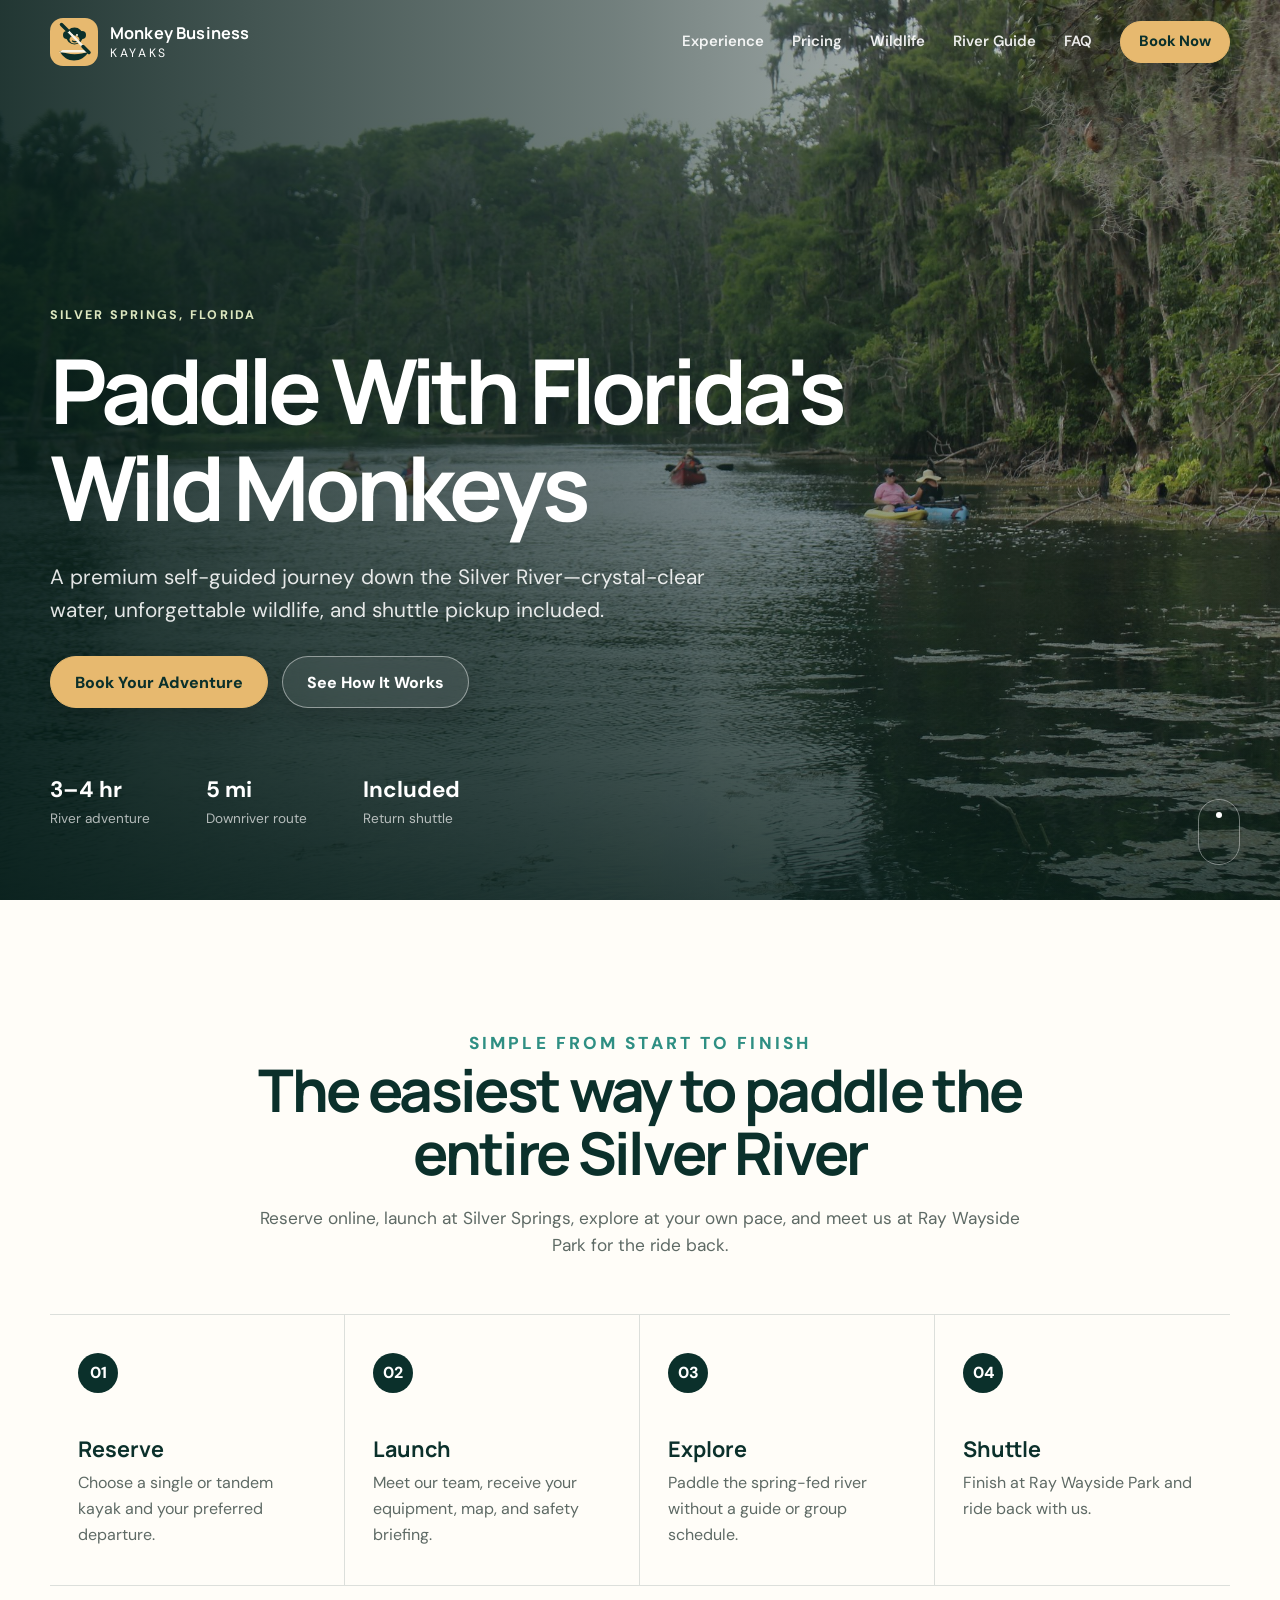
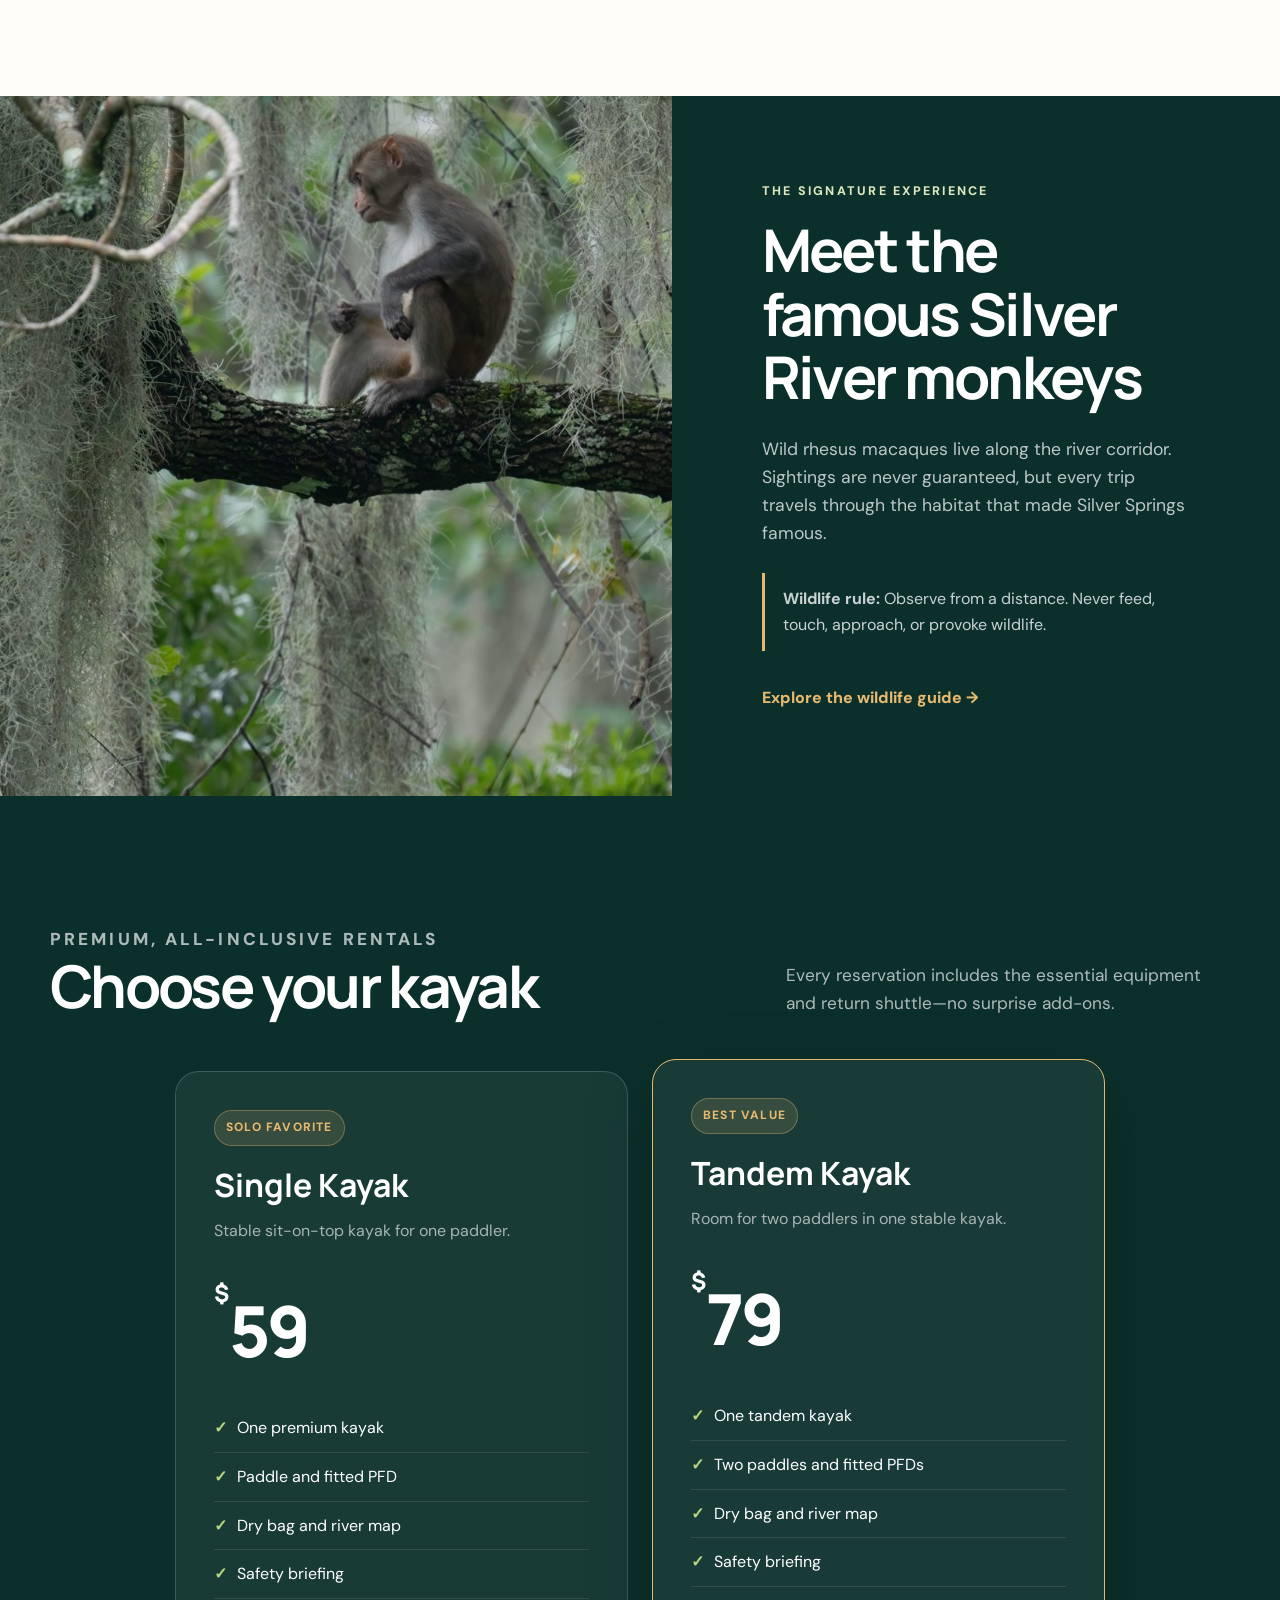
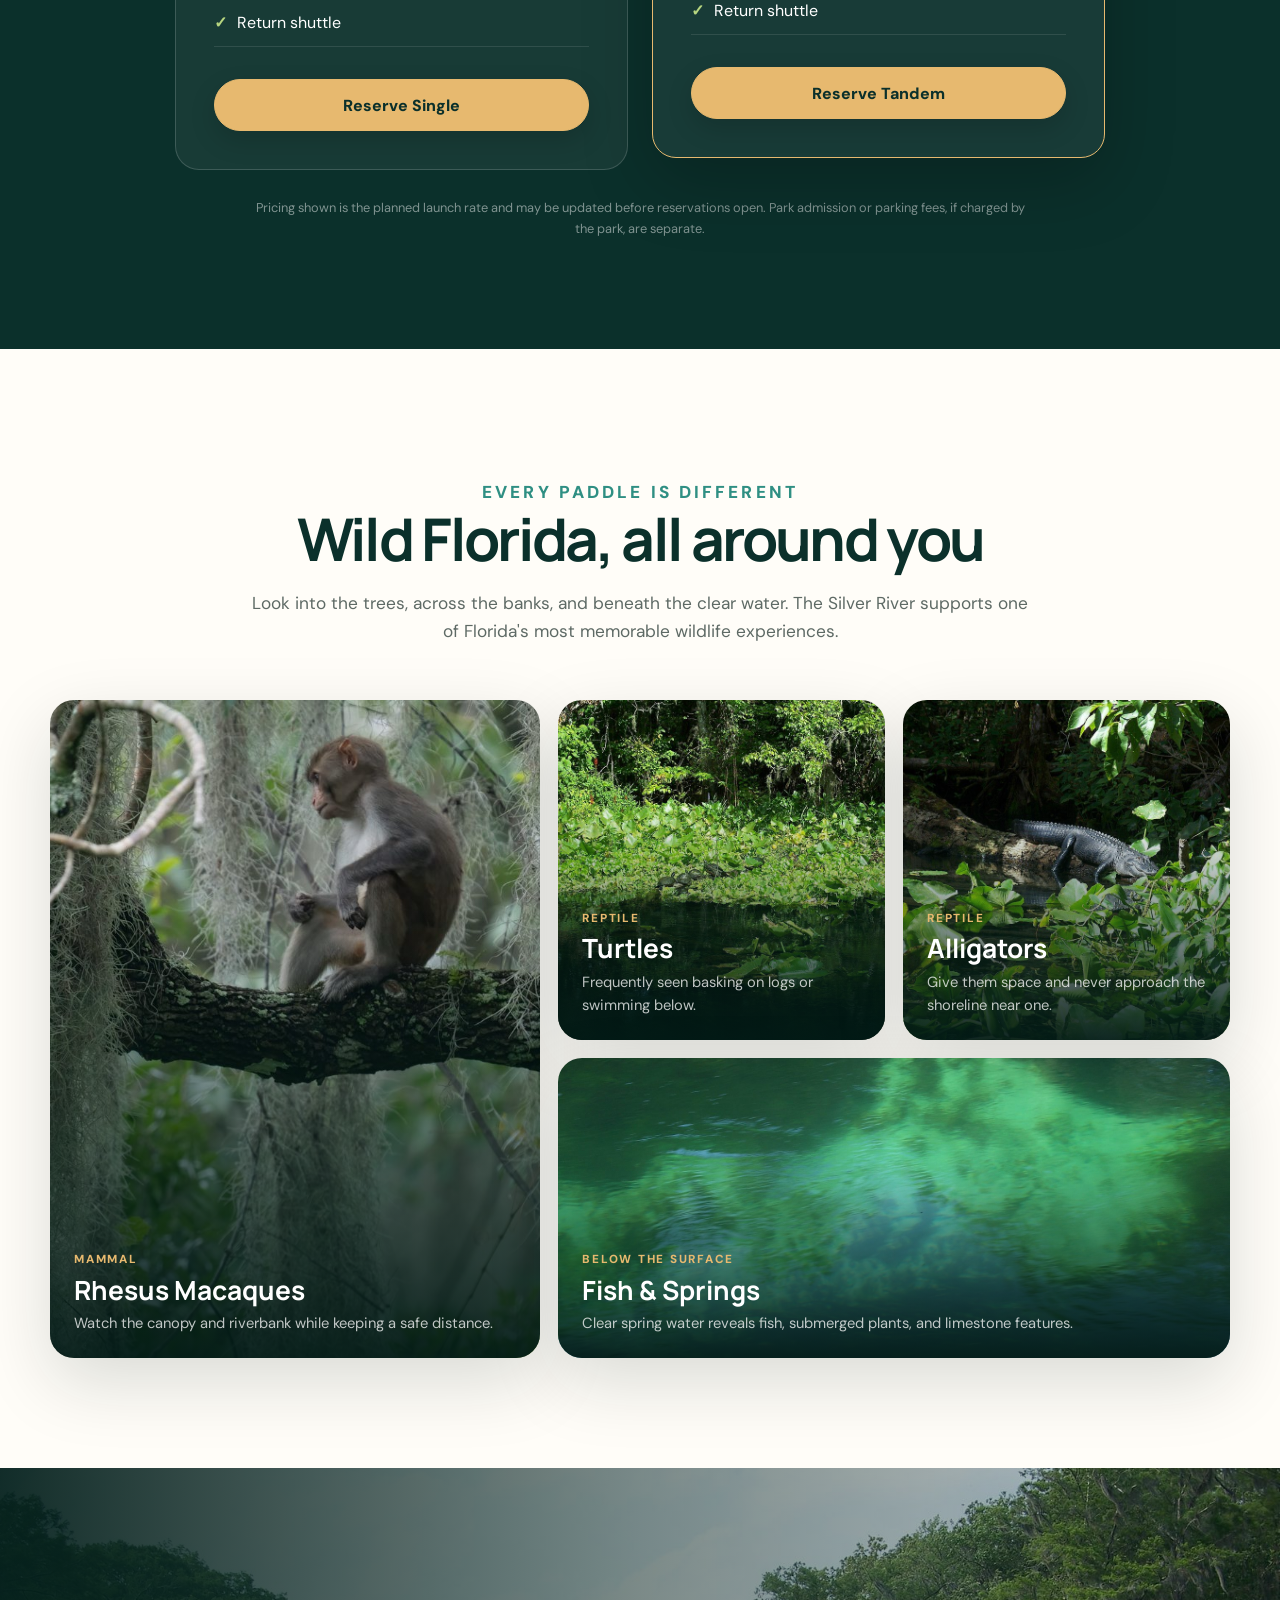
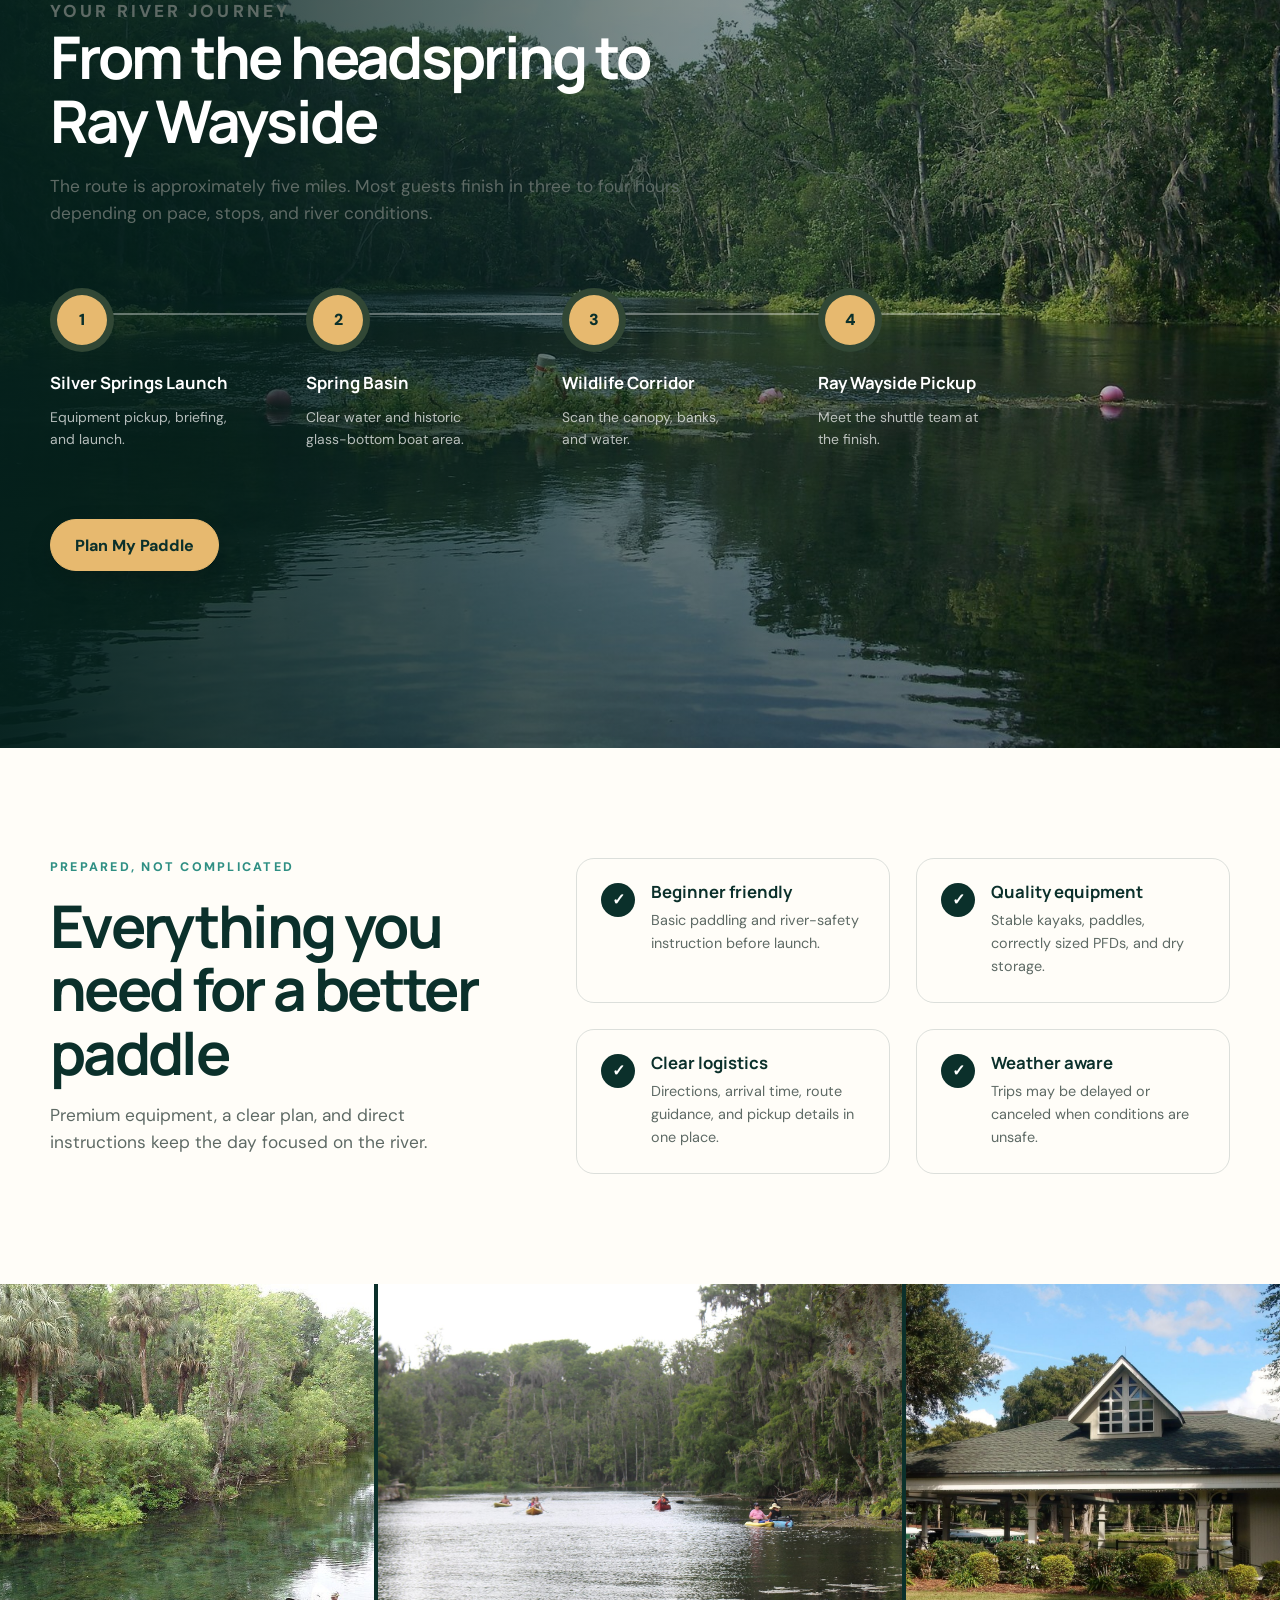
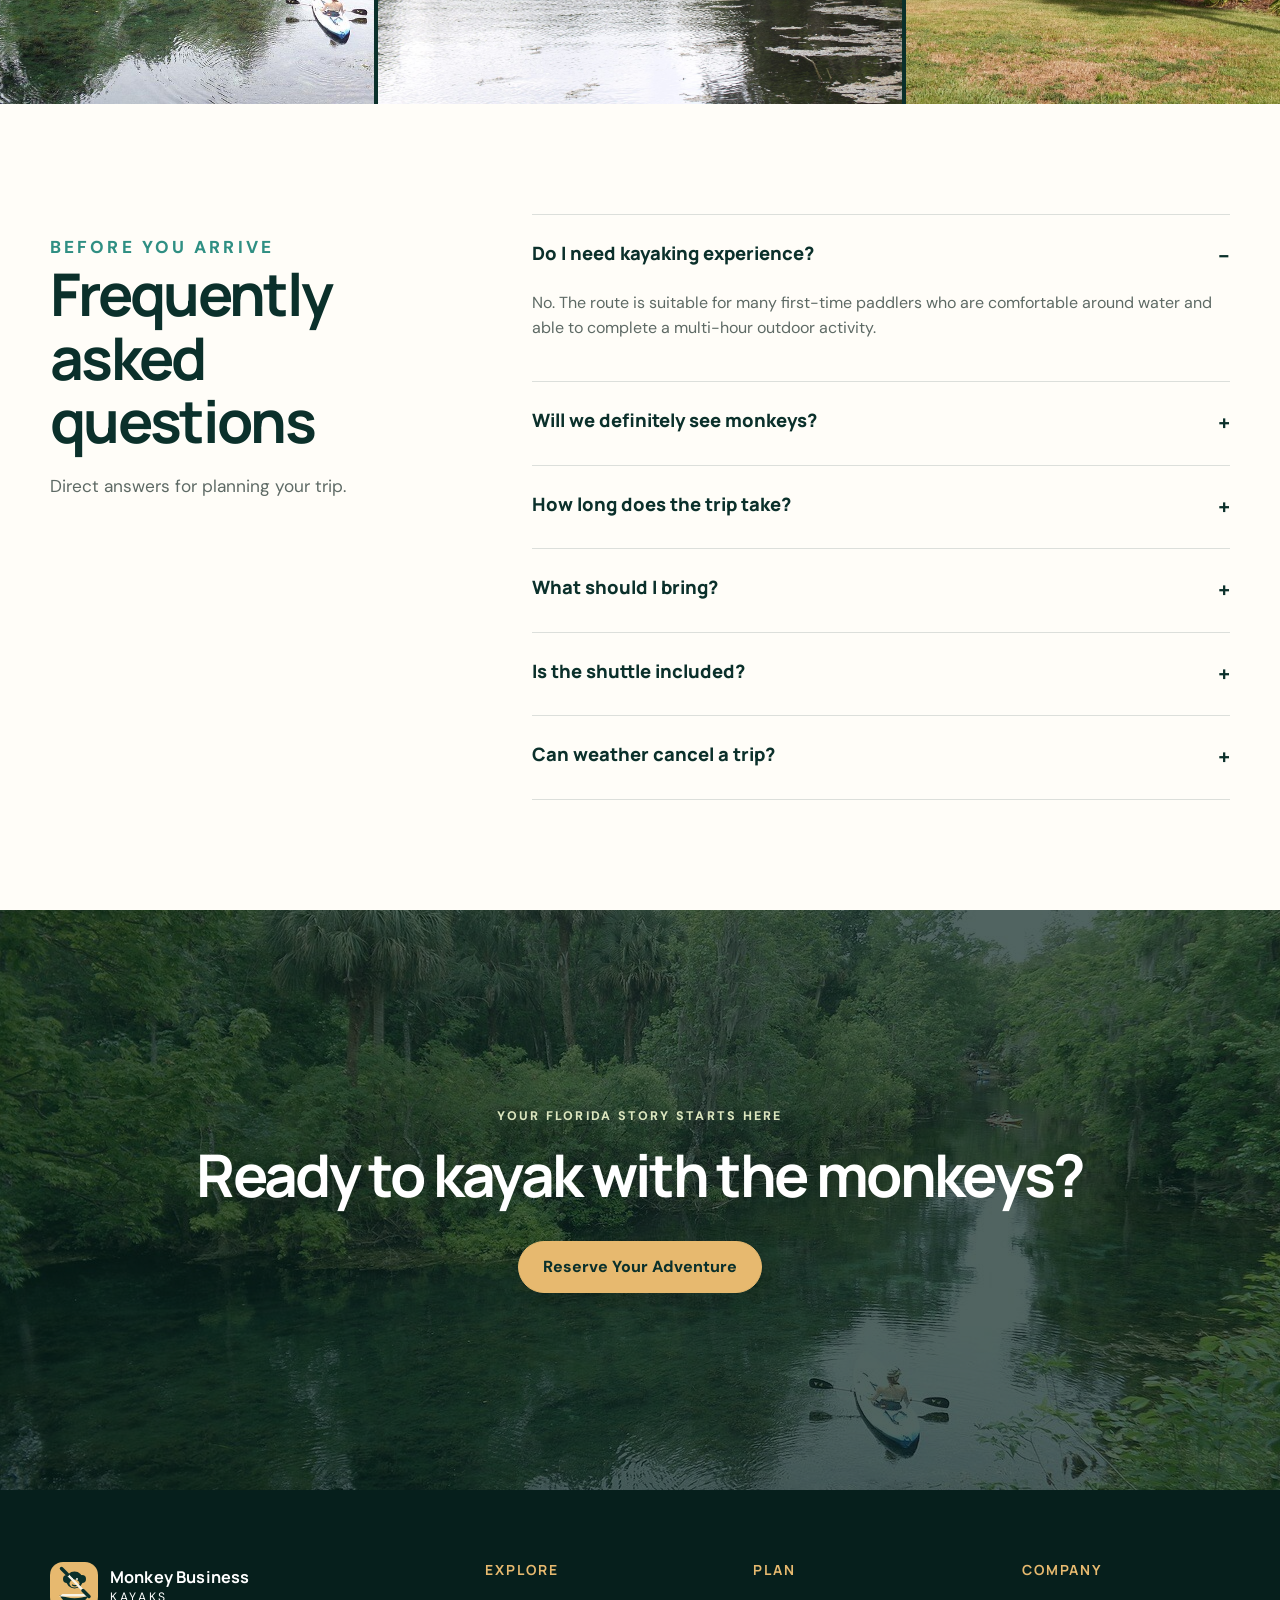
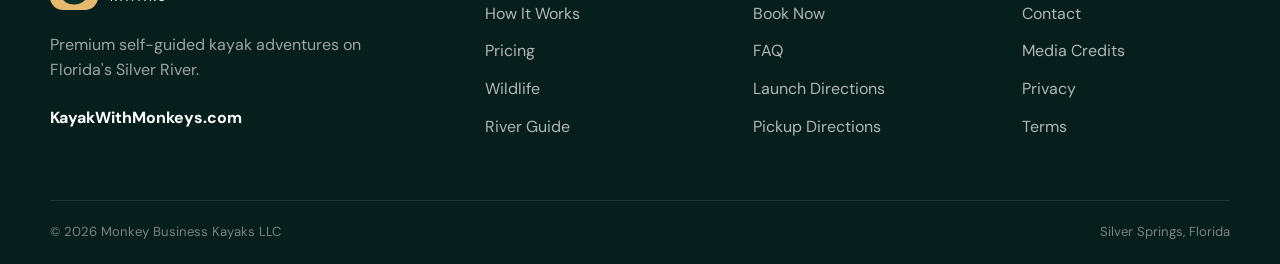
==== KayakwithMonkeys/index.html @ 5a90a76d "Add files via upload" ====
<!doctype html>
<html lang="en">
<head>
  <meta charset="utf-8" />
  <meta name="viewport" content="width=device-width, initial-scale=1" />
  <title>Monkey Business Kayaks | Silver Springs Kayak Rentals</title>
  <meta name="description" content="Premium self-guided kayak rentals on Florida's Silver River. Launch at Silver Springs, paddle at your own pace, and finish with convenient shuttle pickup at Ray Wayside Park." />
  <meta name="theme-color" content="#0b302b" />
  <meta property="og:title" content="Paddle With Florida's Wild Monkeys" />
  <meta property="og:description" content="Self-guided Silver River kayak adventures with shuttle pickup included." />
  <meta property="og:image" content="assets/images/hero-kayakers.jpg" />
  <link rel="canonical" href="https://kayakwithmonkeys.com/" />
  <link rel="icon" href="assets/logo-mark.svg" type="image/svg+xml" />
  <link rel="stylesheet" href="assets/styles.css" />
  <script defer src="assets/script.js"></script>
  <script type="application/ld+json">
  {
    "@context": "https://schema.org",
    "@type": "SportsActivityLocation",
    "name": "Monkey Business Kayaks LLC",
    "url": "https://kayakwithmonkeys.com",
    "description": "Self-guided kayak rentals on the Silver River with shuttle pickup at Ray Wayside Park.",
    "areaServed": "Silver Springs, Florida",
    "priceRange": "$59-$79"
  }
  </script>
</head>
<body>
  <a class="skip-link" href="#main">Skip to content</a>

  <header class="site-header" id="site-header">
    <div class="container nav-wrap">
      <a class="brand" href="#top" aria-label="Monkey Business Kayaks home">
        <img src="assets/logo-mark.svg" alt="" width="48" height="48" />
        <span><strong>Monkey Business</strong><small>Kayaks</small></span>
      </a>
      <button class="menu-toggle" aria-expanded="false" aria-controls="primary-nav" aria-label="Open navigation">
        <span></span><span></span><span></span>
      </button>
      <nav id="primary-nav" class="primary-nav" aria-label="Primary navigation">
        <a href="#experience">Experience</a>
        <a href="#pricing">Pricing</a>
        <a href="#wildlife">Wildlife</a>
        <a href="#river">River Guide</a>
        <a href="#faq">FAQ</a>
        <a class="button button-small" href="book.html">Book Now</a>
      </nav>
    </div>
  </header>

  <main id="main">
    <section class="hero" id="top" aria-labelledby="hero-title">
      <img class="hero-media" src="assets/images/hero-kayakers.jpg" alt="Kayakers paddling through Silver Springs State Park" />
      <div class="hero-overlay"></div>
      <div class="container hero-content">
        <p class="eyebrow">Silver Springs, Florida</p>
        <h1 id="hero-title">Paddle With Florida's Wild Monkeys</h1>
        <p class="hero-copy">A premium self-guided journey down the Silver River—crystal-clear water, unforgettable wildlife, and shuttle pickup included.</p>
        <div class="hero-actions">
          <a class="button" href="book.html">Book Your Adventure</a>
          <a class="button button-ghost" href="#experience">See How It Works</a>
        </div>
        <ul class="hero-badges" aria-label="Trip highlights">
          <li><strong>3–4 hr</strong><span>River adventure</span></li>
          <li><strong>5 mi</strong><span>Downriver route</span></li>
          <li><strong>Included</strong><span>Return shuttle</span></li>
        </ul>
      </div>
      <a class="scroll-cue" href="#experience" aria-label="Scroll to experience"><span></span></a>
    </section>

    <section class="section section-light" id="experience">
      <div class="container">
        <div class="section-heading narrow">
          <p class="eyebrow dark">Simple from start to finish</p>
          <h2>The easiest way to paddle the entire Silver River</h2>
          <p>Reserve online, launch at Silver Springs, explore at your own pace, and meet us at Ray Wayside Park for the ride back.</p>
        </div>
        <div class="steps">
          <article class="step"><span>01</span><div><h3>Reserve</h3><p>Choose a single or tandem kayak and your preferred departure.</p></div></article>
          <article class="step"><span>02</span><div><h3>Launch</h3><p>Meet our team, receive your equipment, map, and safety briefing.</p></div></article>
          <article class="step"><span>03</span><div><h3>Explore</h3><p>Paddle the spring-fed river without a guide or group schedule.</p></div></article>
          <article class="step"><span>04</span><div><h3>Shuttle</h3><p>Finish at Ray Wayside Park and ride back with us.</p></div></article>
        </div>
      </div>
    </section>

    <section class="split-feature">
      <div class="split-image"><img src="assets/images/monkey.jpg" alt="Wild rhesus macaque in a tree at Silver Springs" loading="lazy" /></div>
      <div class="split-copy">
        <p class="eyebrow">The signature experience</p>
        <h2>Meet the famous Silver River monkeys</h2>
        <p>Wild rhesus macaques live along the river corridor. Sightings are never guaranteed, but every trip travels through the habitat that made Silver Springs famous.</p>
        <div class="notice"><strong>Wildlife rule:</strong> Observe from a distance. Never feed, touch, approach, or provoke wildlife.</div>
        <a class="text-link" href="#wildlife">Explore the wildlife guide <span>→</span></a>
      </div>
    </section>

    <section class="section section-dark" id="pricing">
      <div class="container">
        <div class="section-heading heading-row">
          <div><p class="eyebrow">Premium, all-inclusive rentals</p><h2>Choose your kayak</h2></div>
          <p>Every reservation includes the essential equipment and return shuttle—no surprise add-ons.</p>
        </div>
        <div class="pricing-grid">
          <article class="price-card">
            <div class="price-card-top"><span class="tag">Solo favorite</span><h3>Single Kayak</h3><p>Stable sit-on-top kayak for one paddler.</p></div>
            <div class="price"><span>$</span>59</div>
            <ul><li>One premium kayak</li><li>Paddle and fitted PFD</li><li>Dry bag and river map</li><li>Safety briefing</li><li>Return shuttle</li></ul>
            <a class="button button-full" href="book.html?type=single">Reserve Single</a>
          </article>
          <article class="price-card featured">
            <div class="price-card-top"><span class="tag">Best value</span><h3>Tandem Kayak</h3><p>Room for two paddlers in one stable kayak.</p></div>
            <div class="price"><span>$</span>79</div>
            <ul><li>One tandem kayak</li><li>Two paddles and fitted PFDs</li><li>Dry bag and river map</li><li>Safety briefing</li><li>Return shuttle</li></ul>
            <a class="button button-full" href="book.html?type=tandem">Reserve Tandem</a>
          </article>
        </div>
        <p class="fine-print">Pricing shown is the planned launch rate and may be updated before reservations open. Park admission or parking fees, if charged by the park, are separate.</p>
      </div>
    </section>

    <section class="section section-light" id="wildlife">
      <div class="container">
        <div class="section-heading narrow"><p class="eyebrow dark">Every paddle is different</p><h2>Wild Florida, all around you</h2><p>Look into the trees, across the banks, and beneath the clear water. The Silver River supports one of Florida's most memorable wildlife experiences.</p></div>
        <div class="wildlife-grid">
          <article class="wild-card wild-card-large"><img src="assets/images/monkey.jpg" alt="Rhesus macaque on the Silver River" loading="lazy" /><div><span>Mammal</span><h3>Rhesus Macaques</h3><p>Watch the canopy and riverbank while keeping a safe distance.</p></div></article>
          <article class="wild-card"><img src="assets/images/turtles.jpg" alt="Turtles on the Silver River" loading="lazy" /><div><span>Reptile</span><h3>Turtles</h3><p>Frequently seen basking on logs or swimming below.</p></div></article>
          <article class="wild-card"><img src="assets/images/alligator.jpg" alt="Alligator resting along the Silver River" loading="lazy" /><div><span>Reptile</span><h3>Alligators</h3><p>Give them space and never approach the shoreline near one.</p></div></article>
          <article class="wild-card wild-card-wide"><img src="assets/images/underwater.jpg" alt="Clear underwater view into the Silver River" loading="lazy" /><div><span>Below the surface</span><h3>Fish & Springs</h3><p>Clear spring water reveals fish, submerged plants, and limestone features.</p></div></article>
        </div>
      </div>
    </section>

    <section class="river-section" id="river">
      <img class="river-bg" src="assets/images/river.jpg" alt="The forested Silver River" loading="lazy" />
      <div class="river-overlay"></div>
      <div class="container river-content">
        <div class="section-heading left"><p class="eyebrow">Your river journey</p><h2>From the headspring to Ray Wayside</h2><p>The route is approximately five miles. Most guests finish in three to four hours depending on pace, stops, and river conditions.</p></div>
        <div class="route" role="list" aria-label="Silver River route">
          <div class="route-line"></div>
          <article role="listitem"><span>1</span><div><h3>Silver Springs Launch</h3><p>Equipment pickup, briefing, and launch.</p></div></article>
          <article role="listitem"><span>2</span><div><h3>Spring Basin</h3><p>Clear water and historic glass-bottom boat area.</p></div></article>
          <article role="listitem"><span>3</span><div><h3>Wildlife Corridor</h3><p>Scan the canopy, banks, and water.</p></div></article>
          <article role="listitem"><span>4</span><div><h3>Ray Wayside Pickup</h3><p>Meet the shuttle team at the finish.</p></div></article>
        </div>
        <a class="button" href="book.html">Plan My Paddle</a>
      </div>
    </section>

    <section class="section section-light safety-section">
      <div class="container safety-grid">
        <div><p class="eyebrow dark">Prepared, not complicated</p><h2>Everything you need for a better paddle</h2><p>Premium equipment, a clear plan, and direct instructions keep the day focused on the river.</p></div>
        <div class="feature-list">
          <article><span>✓</span><div><h3>Beginner friendly</h3><p>Basic paddling and river-safety instruction before launch.</p></div></article>
          <article><span>✓</span><div><h3>Quality equipment</h3><p>Stable kayaks, paddles, correctly sized PFDs, and dry storage.</p></div></article>
          <article><span>✓</span><div><h3>Clear logistics</h3><p>Directions, arrival time, route guidance, and pickup details in one place.</p></div></article>
          <article><span>✓</span><div><h3>Weather aware</h3><p>Trips may be delayed or canceled when conditions are unsafe.</p></div></article>
        </div>
      </div>
    </section>

    <section class="gallery-strip" aria-label="Silver Springs gallery">
      <figure><img src="assets/images/kayak-river.jpg" alt="Kayak on the clear Silver River" loading="lazy" /></figure>
      <figure><img src="assets/images/hero-kayakers.jpg" alt="Group kayaking at Silver Springs" loading="lazy" /></figure>
      <figure><img src="assets/images/silver-springs.jpg" alt="Silver Springs park grounds" loading="lazy" /></figure>
    </section>

    <section class="section section-light" id="faq">
      <div class="container faq-layout">
        <div class="section-heading left sticky-heading"><p class="eyebrow dark">Before you arrive</p><h2>Frequently asked questions</h2><p>Direct answers for planning your trip.</p></div>
        <div class="faq-list">
          <details open><summary>Do I need kayaking experience?</summary><p>No. The route is suitable for many first-time paddlers who are comfortable around water and able to complete a multi-hour outdoor activity.</p></details>
          <details><summary>Will we definitely see monkeys?</summary><p>No wildlife sighting is guaranteed. Monkeys are wild animals that move throughout the river corridor.</p></details>
          <details><summary>How long does the trip take?</summary><p>Most guests take approximately three to four hours to complete the five-mile downriver route.</p></details>
          <details><summary>What should I bring?</summary><p>Bring drinking water, sunscreen, a hat, sunglasses with a retainer, water shoes, weather-appropriate clothing, and a small snack.</p></details>
          <details><summary>Is the shuttle included?</summary><p>Yes. The planned rental price includes pickup at Ray Wayside Park and transportation back to the launch area.</p></details>
          <details><summary>Can weather cancel a trip?</summary><p>Yes. Lightning, high winds, flooding, severe weather, or unsafe operating conditions may require a delay, reschedule, or cancellation.</p></details>
        </div>
      </div>
    </section>

    <section class="cta-section">
      <img src="assets/images/kayak-river.jpg" alt="Kayaker moving down the Silver River" loading="lazy" />
      <div class="cta-overlay"></div>
      <div class="container cta-content"><p class="eyebrow">Your Florida story starts here</p><h2>Ready to kayak with the monkeys?</h2><a class="button" href="book.html">Reserve Your Adventure</a></div>
    </section>
  </main>

  <footer class="site-footer">
    <div class="container footer-grid">
      <div class="footer-brand"><a class="brand" href="#top"><img src="assets/logo-mark.svg" alt="" width="54" height="54" /><span><strong>Monkey Business</strong><small>Kayaks</small></span></a><p>Premium self-guided kayak adventures on Florida's Silver River.</p><strong>KayakWithMonkeys.com</strong></div>
      <div><h3>Explore</h3><a href="#experience">How It Works</a><a href="#pricing">Pricing</a><a href="#wildlife">Wildlife</a><a href="#river">River Guide</a></div>
      <div><h3>Plan</h3><a href="book.html">Book Now</a><a href="#faq">FAQ</a><a href="https://maps.google.com/?q=Silver+Springs+State+Park+Florida" target="_blank" rel="noopener">Launch Directions</a><a href="https://maps.google.com/?q=Ray+Wayside+Park+Florida" target="_blank" rel="noopener">Pickup Directions</a></div>
      <div><h3>Company</h3><a href="mailto:info@kayakwithmonkeys.com">Contact</a><a href="media-credits.html">Media Credits</a><a href="privacy.html">Privacy</a><a href="terms.html">Terms</a></div>
    </div>
    <div class="container footer-bottom"><span>© <span id="year"></span> Monkey Business Kayaks LLC</span><span>Silver Springs, Florida</span></div>
  </footer>
</body>
</html>
---- KayakwithMonkeys/assets/styles.css ----
@import url('https://fonts.googleapis.com/css2?family=DM+Sans:wght@400;500;600;700&family=Manrope:wght@500;600;700;800&display=swap');

:root{--ink:#0b302b;--ink-2:#123e37;--spring:#2f8f83;--lime:#b7d680;--sand:#e7b96f;--cream:#f8f4e8;--paper:#fffdf8;--muted:#5e6a65;--line:rgba(11,48,43,.14);--shadow:0 24px 70px rgba(4,28,24,.15);--radius:24px;--container:min(1180px,calc(100% - 40px))}
*{box-sizing:border-box}html{scroll-behavior:smooth}body{margin:0;background:var(--paper);color:var(--ink);font-family:"DM Sans",sans-serif;line-height:1.6}img{display:block;max-width:100%}a{color:inherit;text-decoration:none}button{font:inherit}.container{width:var(--container);margin-inline:auto}.skip-link{position:fixed;left:16px;top:-80px;background:#fff;color:#000;padding:10px 14px;z-index:9999}.skip-link:focus{top:16px}.site-header{position:fixed;inset:0 0 auto;z-index:100;padding:18px 0;transition:.25s}.site-header.scrolled{background:rgba(8,37,33,.92);backdrop-filter:blur(16px);padding:10px 0;box-shadow:0 10px 35px rgba(0,0,0,.16)}.nav-wrap{display:flex;align-items:center;justify-content:space-between}.brand{display:flex;align-items:center;gap:12px;color:#fff}.brand img{width:48px;height:48px}.brand span{display:flex;flex-direction:column;line-height:1}.brand strong{font-family:Manrope,sans-serif;font-size:1.02rem;letter-spacing:.01em}.brand small{font-size:.76rem;text-transform:uppercase;letter-spacing:.22em;margin-top:6px}.primary-nav{display:flex;align-items:center;gap:28px;color:#fff;font-size:.93rem;font-weight:600}.primary-nav>a:not(.button){opacity:.9}.primary-nav>a:hover{opacity:1}.button{display:inline-flex;align-items:center;justify-content:center;min-height:52px;padding:0 24px;border-radius:999px;background:var(--sand);color:var(--ink);font-weight:800;border:1px solid var(--sand);box-shadow:0 10px 26px rgba(0,0,0,.15);transition:.2s}.button:hover{transform:translateY(-2px);filter:brightness(1.04)}.button-small{min-height:42px;padding:0 18px}.button-ghost{background:rgba(255,255,255,.08);border-color:rgba(255,255,255,.45);color:#fff;backdrop-filter:blur(10px)}.button-full{width:100%}.menu-toggle{display:none;background:none;border:0;padding:10px}.menu-toggle span{display:block;width:25px;height:2px;background:#fff;margin:5px}.hero{position:relative;min-height:100svh;display:grid;align-items:end;overflow:hidden;color:#fff}.hero-media,.hero-overlay{position:absolute;inset:0;width:100%;height:100%}.hero-media{object-fit:cover;object-position:center}.hero-overlay{background:linear-gradient(90deg,rgba(3,27,23,.88) 0%,rgba(3,27,23,.56) 48%,rgba(3,27,23,.1) 100%),linear-gradient(0deg,rgba(3,27,23,.7),transparent 50%)}.hero-content{position:relative;z-index:2;padding:170px 0 70px}.eyebrow{text-transform:uppercase;letter-spacing:.18em;font-size:.78rem;font-weight:800;margin:0 0 16px;color:#dce6bf}.eyebrow.dark{color:var(--spring)}h1,h2,h3{font-family:Manrope,sans-serif;line-height:1.08;margin:0}h1{font-size:clamp(3.3rem,7vw,7rem);max-width:920px;letter-spacing:-.055em}h2{font-size:clamp(2.3rem,4.6vw,4.7rem);letter-spacing:-.045em}.hero-copy{font-size:clamp(1.05rem,2vw,1.3rem);max-width:680px;color:rgba(255,255,255,.88);margin:24px 0 30px}.hero-actions{display:flex;gap:14px;flex-wrap:wrap}.hero-badges{list-style:none;padding:0;margin:64px 0 0;display:flex;gap:56px}.hero-badges li{display:flex;flex-direction:column}.hero-badges strong{font-size:1.4rem}.hero-badges span{font-size:.85rem;color:rgba(255,255,255,.68)}.scroll-cue{position:absolute;z-index:3;right:40px;bottom:35px;width:42px;height:66px;border:1px solid rgba(255,255,255,.4);border-radius:24px}.scroll-cue span{display:block;width:6px;height:6px;background:#fff;border-radius:50%;margin:12px auto;animation:scroll 1.7s infinite}@keyframes scroll{0%{transform:translateY(0);opacity:1}100%{transform:translateY(26px);opacity:0}}.section{padding:110px 0}.section-light{background:var(--paper)}.section-dark{background:var(--ink);color:#fff}.section-heading{margin-bottom:54px}.section-heading.narrow{max-width:780px;margin-inline:auto;text-align:center}.section-heading p{font-size:1.08rem;color:var(--muted);margin:20px auto 0}.section-dark .section-heading p{color:rgba(255,255,255,.67)}.heading-row{display:grid;grid-template-columns:1.2fr .8fr;gap:70px;align-items:end}.steps{display:grid;grid-template-columns:repeat(4,1fr);border-top:1px solid var(--line);border-bottom:1px solid var(--line)}.step{padding:38px 28px;border-right:1px solid var(--line)}.step:last-child{border:0}.step>span{display:inline-grid;place-items:center;width:40px;height:40px;border-radius:50%;background:var(--ink);color:#fff;font-weight:800;margin-bottom:44px}.step h3{font-size:1.35rem}.step p{color:var(--muted);margin:10px 0 0}.split-feature{display:grid;grid-template-columns:1.05fr .95fr;min-height:700px;background:var(--ink);color:#fff}.split-image{min-height:620px}.split-image img{width:100%;height:100%;object-fit:cover}.split-copy{display:flex;flex-direction:column;justify-content:center;padding:80px clamp(40px,7vw,110px)}.split-copy h2{max-width:650px}.split-copy>p:not(.eyebrow){color:rgba(255,255,255,.73);font-size:1.1rem;max-width:600px;margin:26px 0}.notice{border-left:3px solid var(--sand);padding:13px 0 13px 18px;color:rgba(255,255,255,.78);max-width:600px}.text-link{margin-top:34px;font-weight:800;color:var(--sand)}.pricing-grid{display:grid;grid-template-columns:repeat(2,minmax(0,1fr));gap:24px;max-width:930px;margin:auto}.price-card{border:1px solid rgba(255,255,255,.16);background:rgba(255,255,255,.055);padding:38px;border-radius:var(--radius);position:relative}.price-card.featured{border-color:var(--sand);transform:translateY(-12px);box-shadow:0 24px 70px rgba(0,0,0,.22)}.tag{display:inline-block;background:rgba(231,185,111,.14);color:var(--sand);border:1px solid rgba(231,185,111,.35);padding:7px 11px;border-radius:999px;font-size:.75rem;font-weight:800;text-transform:uppercase;letter-spacing:.1em}.price-card h3{font-size:2rem;margin-top:22px}.price-card-top p{color:rgba(255,255,255,.62)}.price{font-family:Manrope,sans-serif;font-size:4.4rem;font-weight:800;letter-spacing:-.05em;margin:30px 0 18px}.price span{font-size:1.5rem;vertical-align:top;margin-right:4px}.price-card ul{list-style:none;padding:0;margin:0 0 32px}.price-card li{padding:11px 0;border-bottom:1px solid rgba(255,255,255,.1)}.price-card li:before{content:"✓";color:var(--lime);margin-right:10px;font-weight:900}.fine-print{font-size:.8rem;color:rgba(255,255,255,.48);text-align:center;max-width:780px;margin:28px auto 0}.wildlife-grid{display:grid;grid-template-columns:1.2fr .8fr .8fr;grid-template-rows:340px 300px;gap:18px}.wild-card{position:relative;overflow:hidden;border-radius:var(--radius);box-shadow:var(--shadow)}.wild-card-large{grid-row:1/3}.wild-card-wide{grid-column:2/4}.wild-card img{width:100%;height:100%;object-fit:cover;transition:.5s}.wild-card:hover img{transform:scale(1.04)}.wild-card:after{content:"";position:absolute;inset:30% 0 0;background:linear-gradient(transparent,rgba(3,27,23,.94))}.wild-card div{position:absolute;z-index:2;left:24px;right:24px;bottom:22px;color:#fff}.wild-card span{font-size:.73rem;text-transform:uppercase;letter-spacing:.15em;color:var(--sand);font-weight:800}.wild-card h3{font-size:1.65rem;margin-top:5px}.wild-card p{margin:8px 0 0;color:rgba(255,255,255,.74);font-size:.92rem}.river-section{position:relative;min-height:880px;color:#fff;overflow:hidden}.river-bg,.river-overlay{position:absolute;inset:0;width:100%;height:100%}.river-bg{object-fit:cover}.river-overlay{background:linear-gradient(90deg,rgba(4,32,28,.94),rgba(4,32,28,.52),rgba(4,32,28,.2))}.river-content{position:relative;z-index:2;padding:110px 0}.section-heading.left{max-width:680px}.section-heading.left p{margin-left:0}.route{position:relative;display:grid;grid-template-columns:repeat(4,1fr);gap:24px;max-width:1000px;margin:60px 0 55px}.route-line{position:absolute;height:2px;background:rgba(255,255,255,.35);left:5%;right:5%;top:25px}.route article{position:relative}.route article>span{position:relative;z-index:2;display:grid;place-items:center;width:50px;height:50px;border-radius:50%;background:var(--sand);color:var(--ink);font-weight:900;border:7px solid rgba(9,47,41,.82);box-sizing:content-box}.route h3{font-size:1.05rem;margin-top:22px}.route p{font-size:.87rem;color:rgba(255,255,255,.7);max-width:180px}.safety-grid{display:grid;grid-template-columns:.8fr 1.2fr;gap:90px}.safety-grid>div:first-child p:not(.eyebrow){color:var(--muted);font-size:1.08rem}.feature-list{display:grid;grid-template-columns:repeat(2,1fr);gap:26px}.feature-list article{display:flex;gap:16px;padding:24px;border:1px solid var(--line);border-radius:18px}.feature-list article>span{display:grid;place-items:center;flex:0 0 34px;height:34px;border-radius:50%;background:var(--ink);color:#fff;font-weight:900}.feature-list h3{font-size:1.05rem}.feature-list p{color:var(--muted);font-size:.9rem;margin:8px 0 0}.gallery-strip{display:grid;grid-template-columns:1fr 1.4fr 1fr;height:420px;gap:4px;background:var(--ink)}.gallery-strip figure{margin:0;overflow:hidden}.gallery-strip img{width:100%;height:100%;object-fit:cover;transition:.6s}.gallery-strip figure:hover img{transform:scale(1.04)}.faq-layout{display:grid;grid-template-columns:.72fr 1.28fr;gap:90px}.sticky-heading{align-self:start;position:sticky;top:130px}.faq-list details{border-top:1px solid var(--line);padding:24px 0}.faq-list details:last-child{border-bottom:1px solid var(--line)}.faq-list summary{cursor:pointer;font-family:Manrope,sans-serif;font-size:1.15rem;font-weight:800;list-style:none;display:flex;justify-content:space-between}.faq-list summary::-webkit-details-marker{display:none}.faq-list summary:after{content:"+";font-size:1.35rem}.faq-list details[open] summary:after{content:"−"}.faq-list p{color:var(--muted);max-width:700px}.cta-section{position:relative;min-height:580px;display:grid;place-items:center;text-align:center;color:#fff}.cta-section>img,.cta-overlay{position:absolute;inset:0;width:100%;height:100%}.cta-section>img{object-fit:cover}.cta-overlay{background:rgba(4,31,27,.69)}.cta-content{position:relative;z-index:2}.cta-content h2{max-width:900px;margin:0 auto 34px}.site-footer{background:#061f1c;color:#fff;padding:72px 0 22px}.footer-grid{display:grid;grid-template-columns:1.8fr repeat(3,1fr);gap:60px}.footer-brand p{color:rgba(255,255,255,.6);max-width:340px;margin:22px 0}.site-footer h3{font-size:.87rem;text-transform:uppercase;letter-spacing:.14em;color:var(--sand);margin-bottom:18px}.site-footer div>div:not(.footer-brand)>a{display:block;color:rgba(255,255,255,.68);padding:6px 0}.footer-bottom{border-top:1px solid rgba(255,255,255,.1);margin-top:55px;padding-top:20px;display:flex;justify-content:space-between;color:rgba(255,255,255,.45);font-size:.82rem}

.page-hero{padding:170px 0 80px;background:var(--ink);color:#fff}.page-hero h1{font-size:clamp(3rem,6vw,5.7rem);max-width:900px}.page-hero p{max-width:660px;color:rgba(255,255,255,.7);font-size:1.1rem}.booking-layout{display:grid;grid-template-columns:1fr .7fr;gap:55px}.booking-form{padding:34px;border:1px solid var(--line);border-radius:var(--radius);box-shadow:var(--shadow);background:#fff}.form-grid{display:grid;grid-template-columns:1fr 1fr;gap:18px}.field{display:flex;flex-direction:column;gap:7px}.field.full{grid-column:1/-1}.field label{font-weight:700;font-size:.9rem}.field input,.field select,.field textarea{width:100%;padding:14px;border:1px solid var(--line);border-radius:12px;background:#fff;font:inherit;color:var(--ink)}.field textarea{min-height:120px}.booking-note{background:var(--cream);padding:25px;border-radius:18px}.booking-note h3{font-size:1.2rem}.booking-note ul{padding-left:18px;color:var(--muted)}.booking-sidebar{display:flex;flex-direction:column;gap:20px}.mini-card{padding:26px;border-radius:18px;background:var(--ink);color:#fff}.mini-card p{color:rgba(255,255,255,.7)}.legal{max-width:850px}.legal h2{font-size:2rem;margin-top:50px}.legal p,.legal li{color:var(--muted)}.credits-table{width:100%;border-collapse:collapse}.credits-table th,.credits-table td{text-align:left;padding:16px;border-bottom:1px solid var(--line);vertical-align:top}.credits-table a{text-decoration:underline}
@media(max-width:900px){.primary-nav{display:none;position:absolute;top:70px;left:20px;right:20px;background:rgba(6,31,28,.98);padding:24px;border-radius:18px;flex-direction:column;align-items:stretch}.primary-nav.open{display:flex}.menu-toggle{display:block}.hero-content{padding-top:150px}.hero-badges{gap:25px;flex-wrap:wrap}.steps{grid-template-columns:1fr 1fr}.step:nth-child(2){border-right:0}.split-feature{grid-template-columns:1fr}.split-image{min-height:520px}.heading-row,.safety-grid,.faq-layout,.booking-layout{grid-template-columns:1fr;gap:40px}.wildlife-grid{grid-template-columns:1fr 1fr;grid-template-rows:420px 280px 280px}.wild-card-large{grid-column:1/3;grid-row:auto}.wild-card-wide{grid-column:1/3}.route{grid-template-columns:1fr 1fr}.route-line{display:none}.gallery-strip{height:320px}.footer-grid{grid-template-columns:1fr 1fr}.sticky-heading{position:static}.form-grid{grid-template-columns:1fr}}
@media(max-width:600px){:root{--container:min(100% - 28px,1180px)}.section{padding:78px 0}.hero-content{padding-bottom:45px}.hero-actions{flex-direction:column;align-items:stretch}.hero-badges{margin-top:40px;display:grid;grid-template-columns:repeat(3,1fr);gap:12px}.hero-badges strong{font-size:1rem}.hero-badges span{font-size:.72rem}.scroll-cue{display:none}.steps{grid-template-columns:1fr}.step{border-right:0;border-bottom:1px solid var(--line)}.step:last-child{border-bottom:0}.split-image{min-height:400px}.split-copy{padding:60px 24px}.pricing-grid{grid-template-columns:1fr}.price-card.featured{transform:none}.wildlife-grid{display:flex;flex-direction:column}.wild-card{height:340px}.route{grid-template-columns:1fr}.feature-list{grid-template-columns:1fr}.gallery-strip{grid-template-columns:1fr;height:auto}.gallery-strip figure{height:270px}.footer-grid{grid-template-columns:1fr}.footer-bottom{flex-direction:column;gap:6px}.credits-table,.credits-table tbody,.credits-table tr,.credits-table td{display:block}.credits-table thead{display:none}.credits-table tr{padding:18px 0;border-bottom:1px solid var(--line)}.credits-table td{border:0;padding:4px 0}}
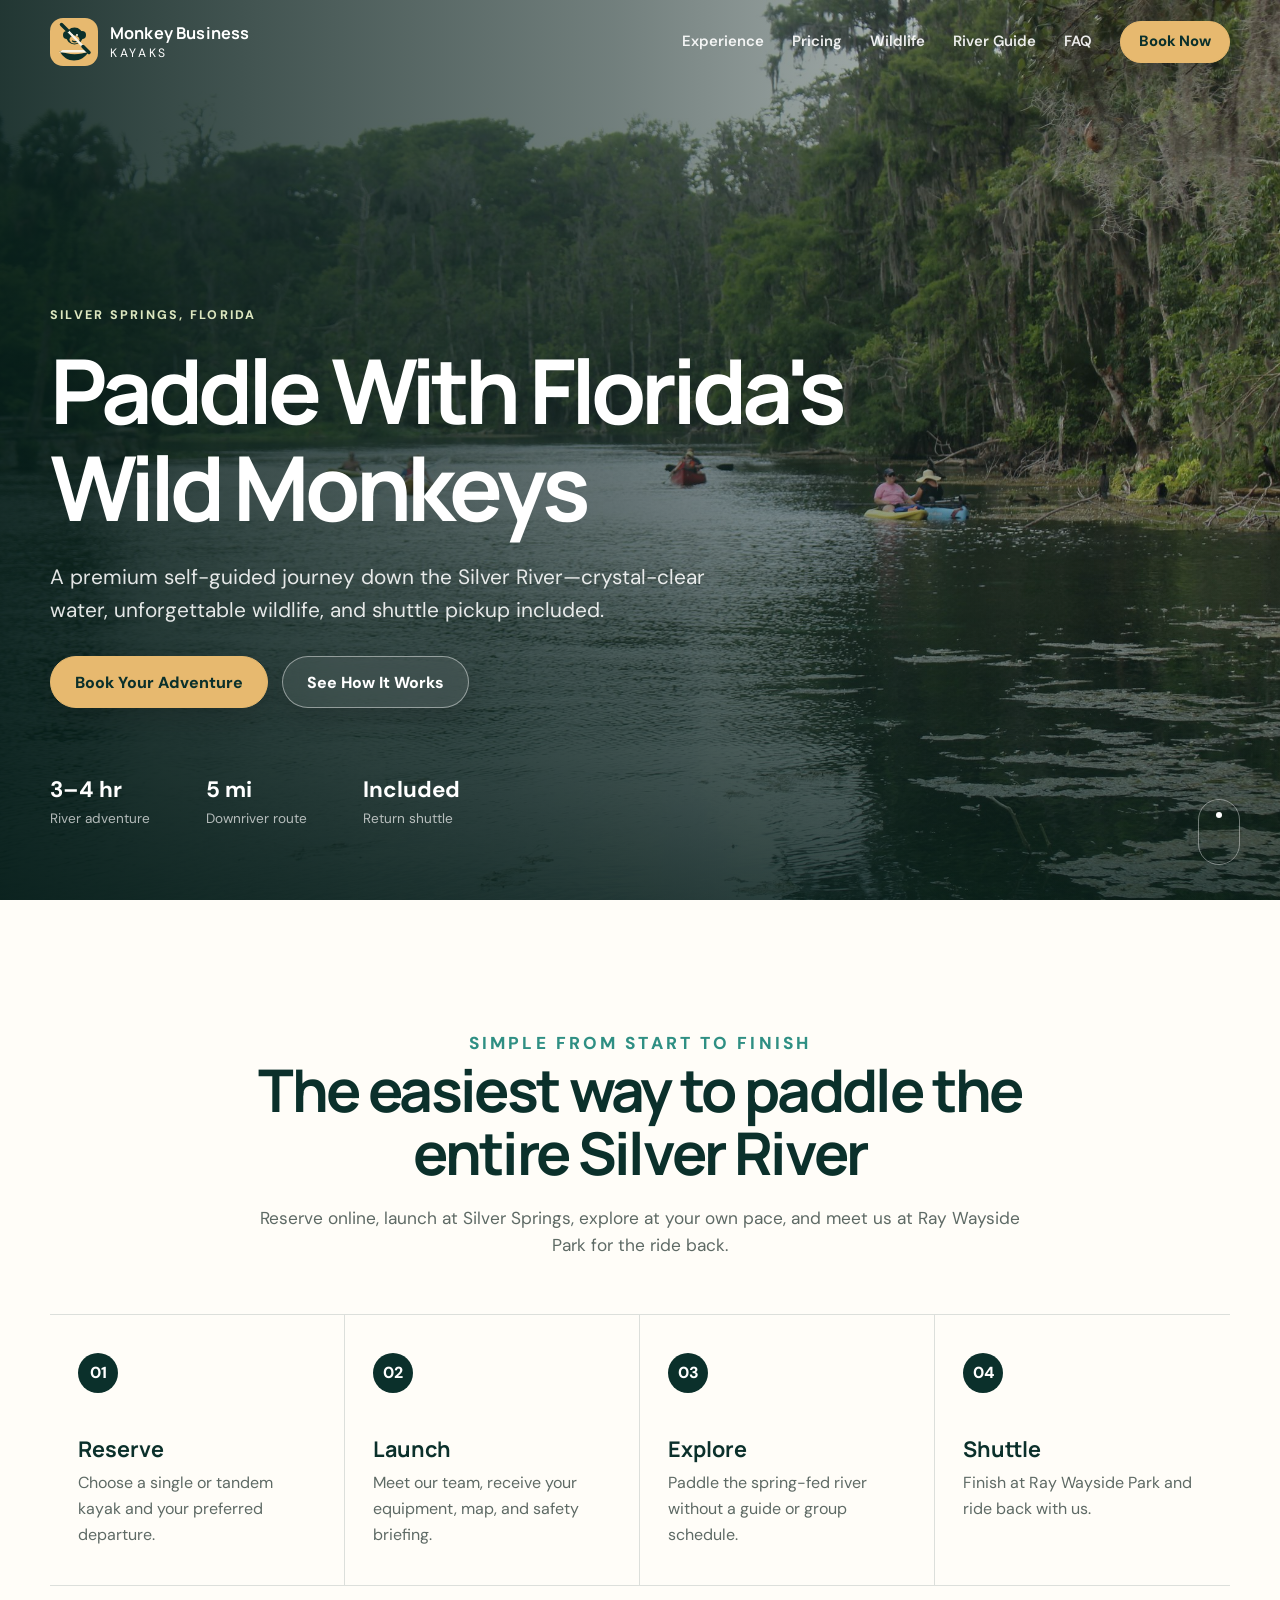
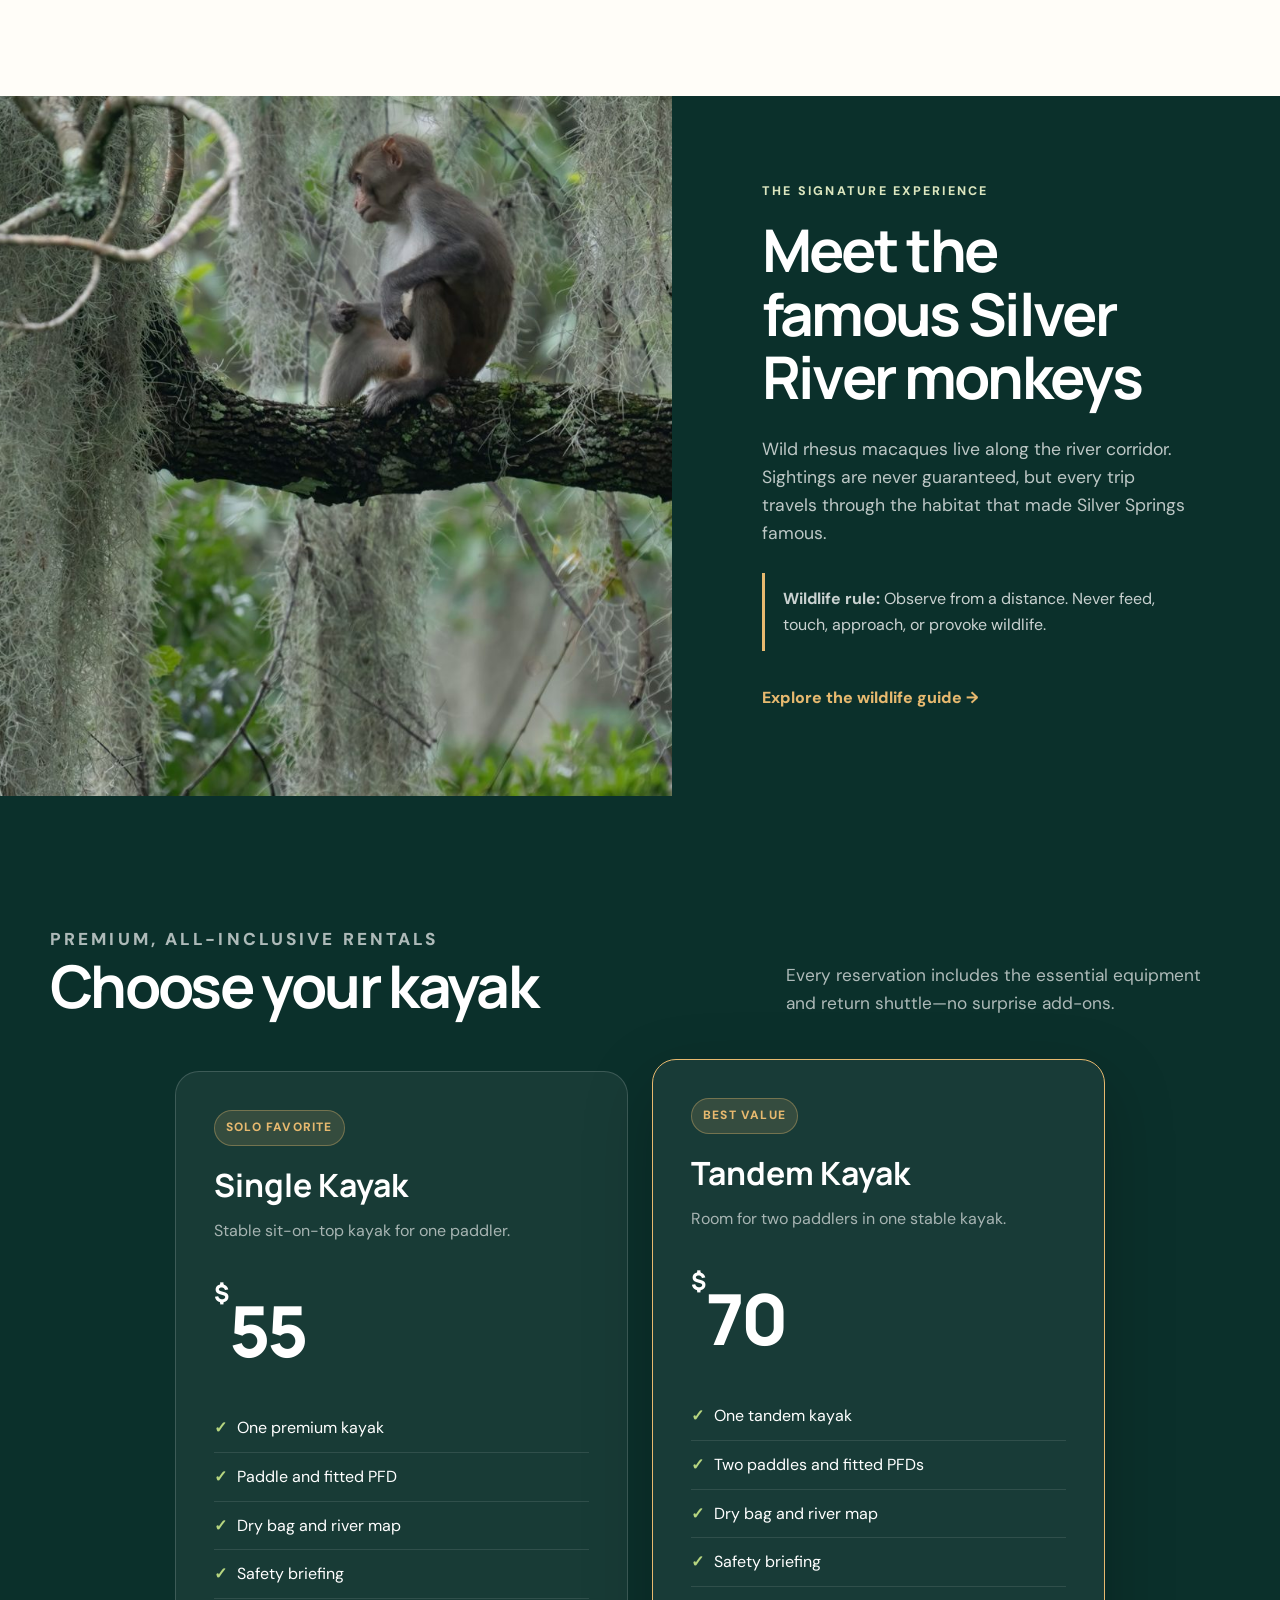
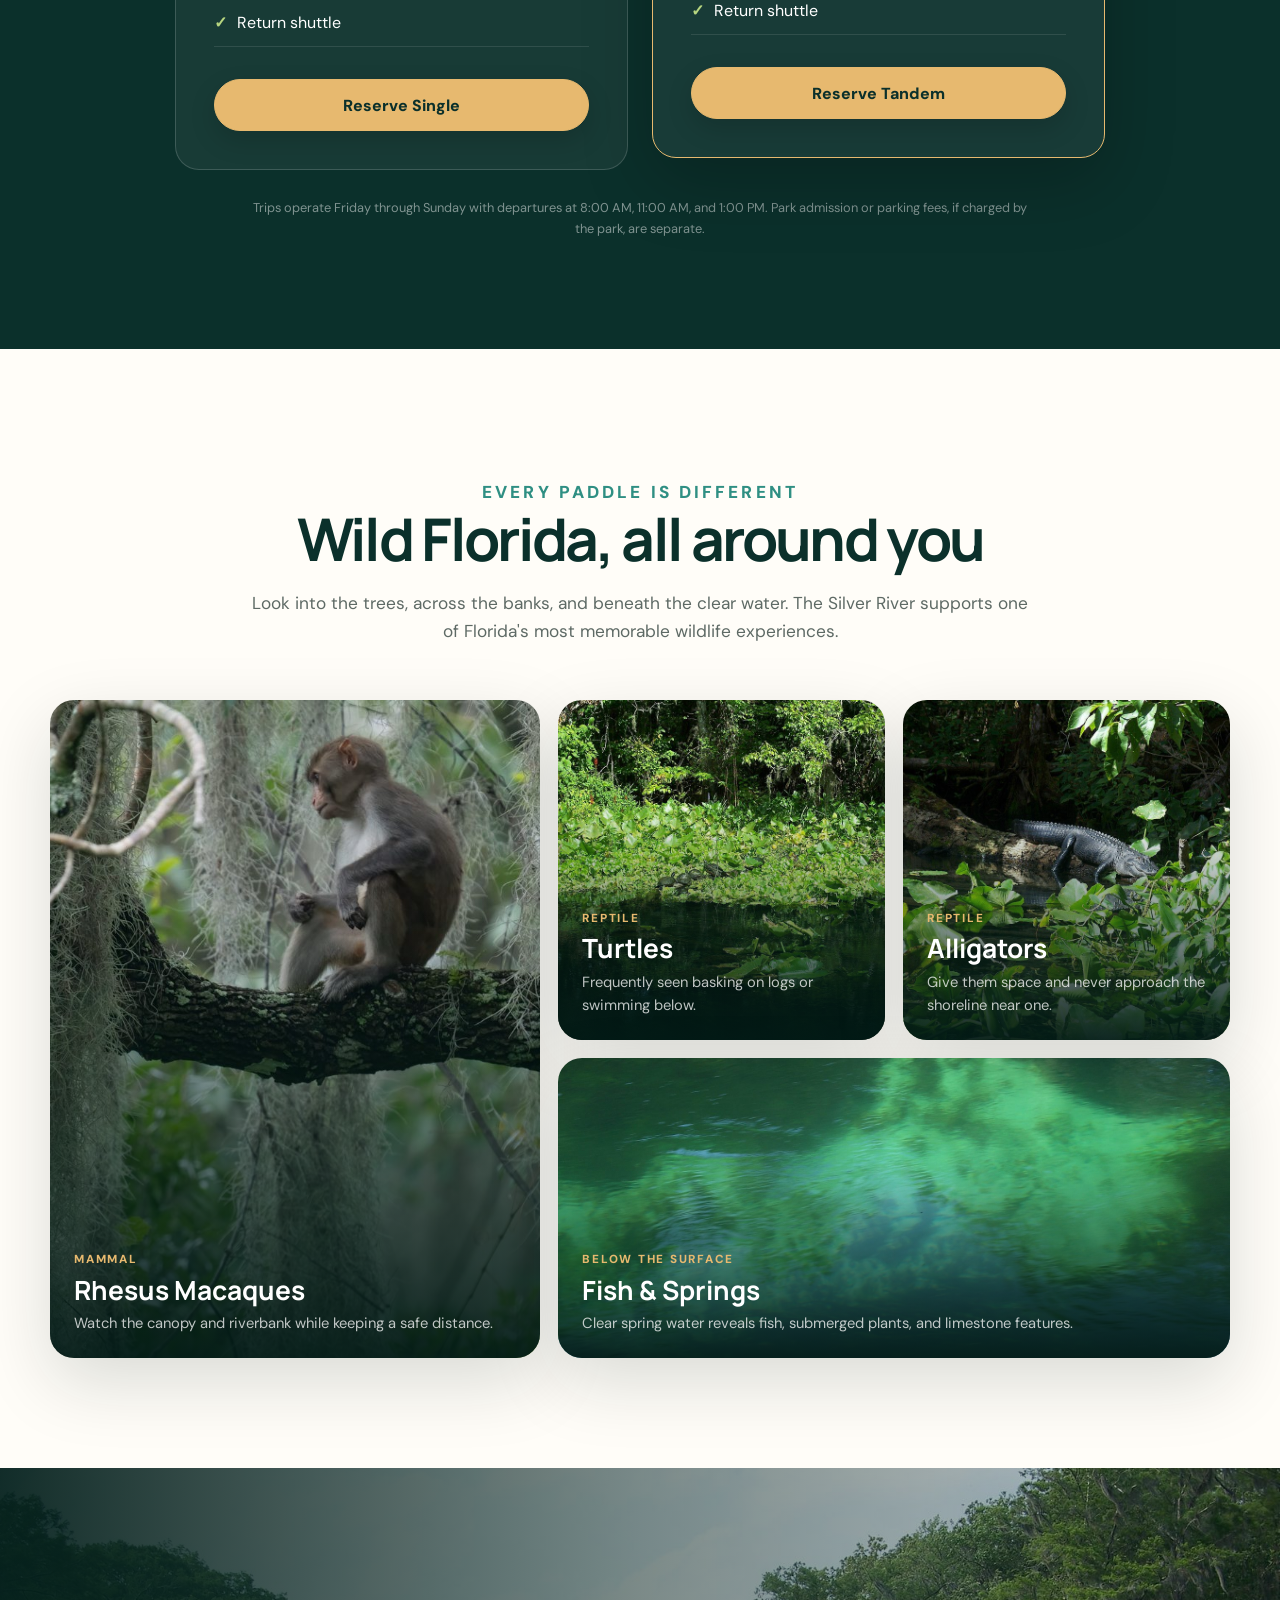
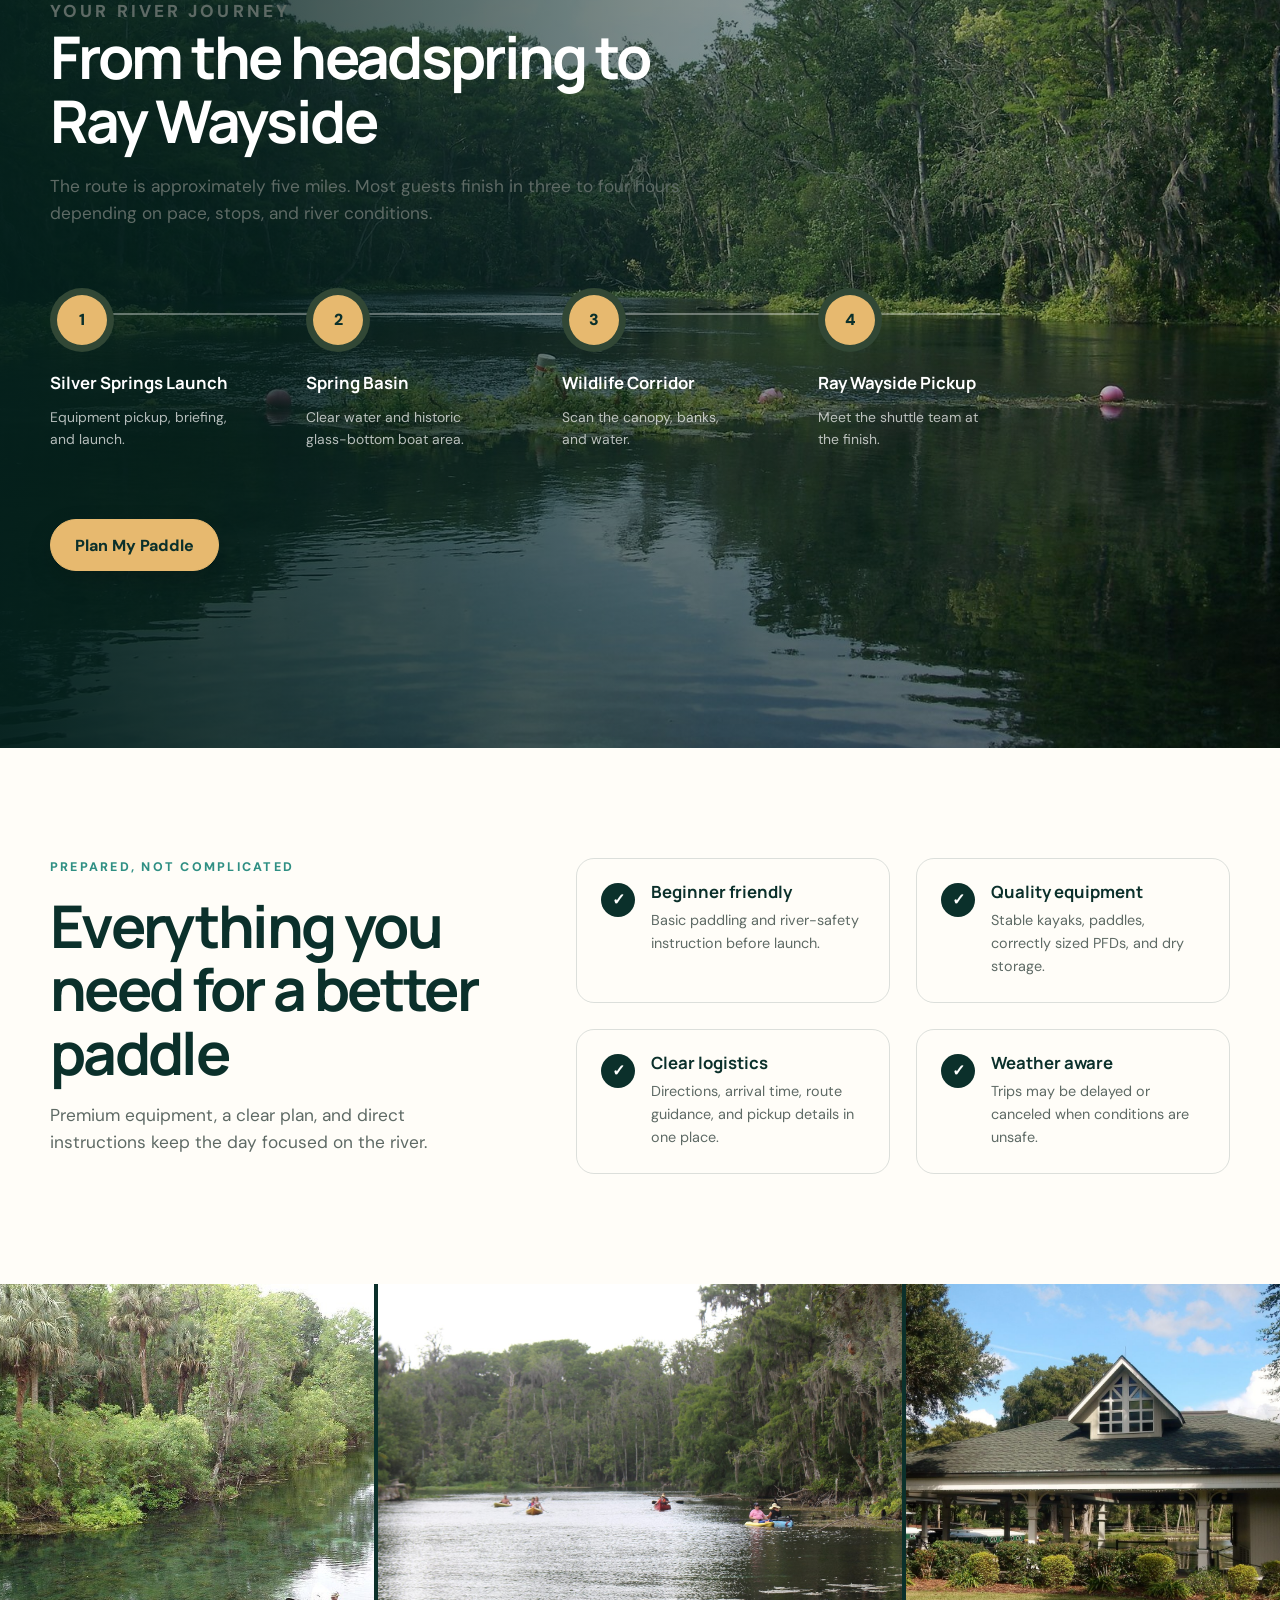
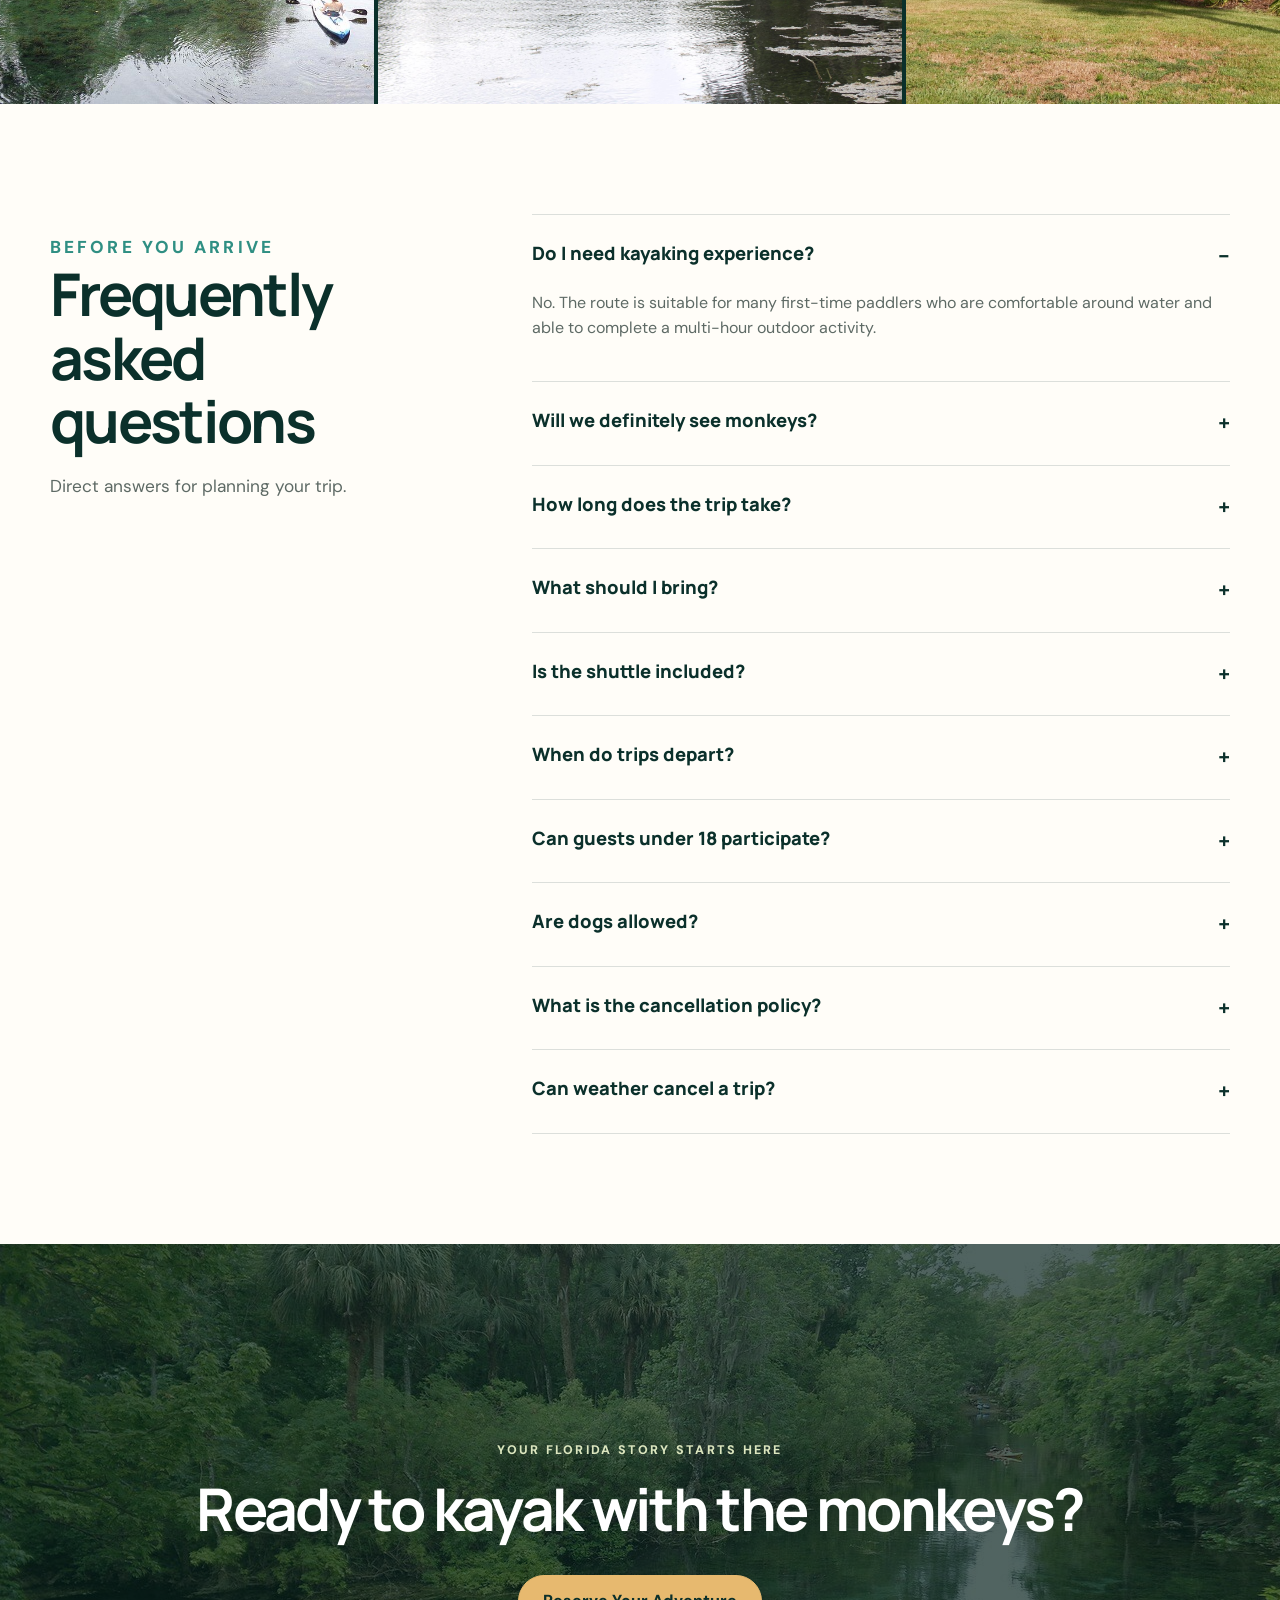
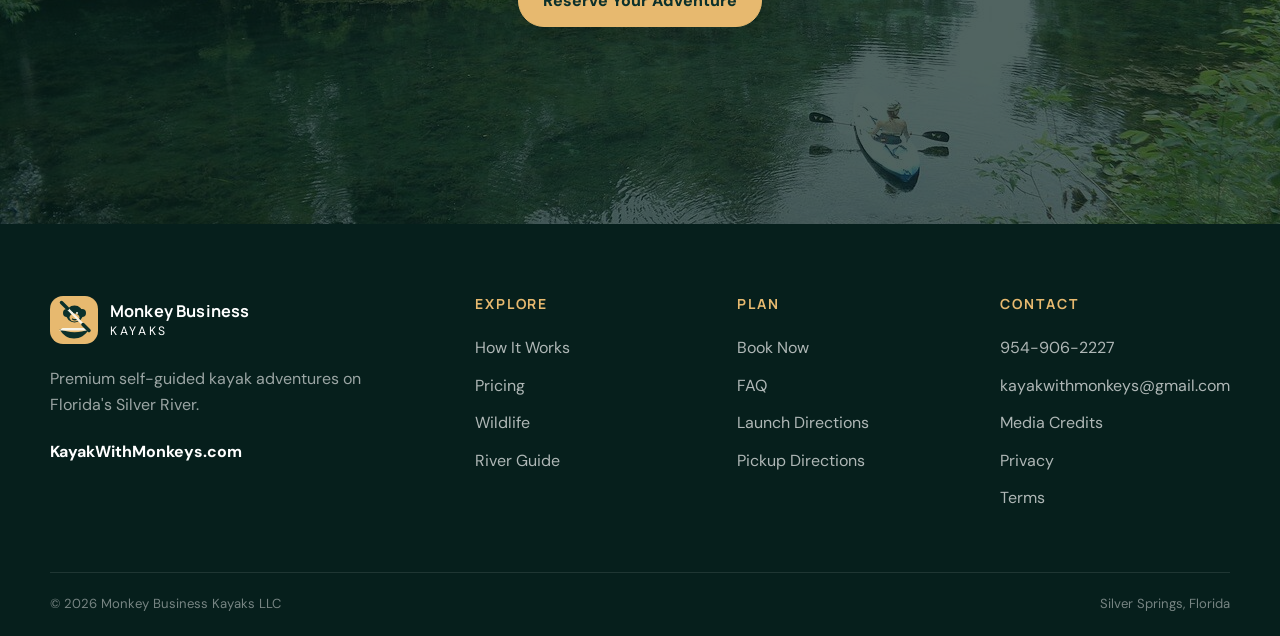
==== commit 9e1b20e1: "Add files via upload" ====
--- a/KayakwithMonkeys/index.html
+++ b/KayakwithMonkeys/index.html
@@ -21,7 +21,9 @@
     "url": "https://kayakwithmonkeys.com",
     "description": "Self-guided kayak rentals on the Silver River with shuttle pickup at Ray Wayside Park.",
     "areaServed": "Silver Springs, Florida",
-    "priceRange": "$59-$79"
+    "priceRange": "$55-$70",
+    "telephone": "+1-954-906-2227",
+    "email": "kayakwithmonkeys@gmail.com"
   }
   </script>
 </head>
@@ -105,18 +107,18 @@
         <div class="pricing-grid">
           <article class="price-card">
             <div class="price-card-top"><span class="tag">Solo favorite</span><h3>Single Kayak</h3><p>Stable sit-on-top kayak for one paddler.</p></div>
-            <div class="price"><span>$</span>59</div>
+            <div class="price"><span>$</span>55</div>
             <ul><li>One premium kayak</li><li>Paddle and fitted PFD</li><li>Dry bag and river map</li><li>Safety briefing</li><li>Return shuttle</li></ul>
             <a class="button button-full" href="book.html?type=single">Reserve Single</a>
           </article>
           <article class="price-card featured">
             <div class="price-card-top"><span class="tag">Best value</span><h3>Tandem Kayak</h3><p>Room for two paddlers in one stable kayak.</p></div>
-            <div class="price"><span>$</span>79</div>
+            <div class="price"><span>$</span>70</div>
             <ul><li>One tandem kayak</li><li>Two paddles and fitted PFDs</li><li>Dry bag and river map</li><li>Safety briefing</li><li>Return shuttle</li></ul>
             <a class="button button-full" href="book.html?type=tandem">Reserve Tandem</a>
           </article>
         </div>
-        <p class="fine-print">Pricing shown is the planned launch rate and may be updated before reservations open. Park admission or parking fees, if charged by the park, are separate.</p>
+        <p class="fine-print">Trips operate Friday through Sunday with departures at 8:00 AM, 11:00 AM, and 1:00 PM. Park admission or parking fees, if charged by the park, are separate.</p>
       </div>
     </section>
 
@@ -174,8 +176,12 @@
           <details><summary>Will we definitely see monkeys?</summary><p>No wildlife sighting is guaranteed. Monkeys are wild animals that move throughout the river corridor.</p></details>
           <details><summary>How long does the trip take?</summary><p>Most guests take approximately three to four hours to complete the five-mile downriver route.</p></details>
           <details><summary>What should I bring?</summary><p>Bring drinking water, sunscreen, a hat, sunglasses with a retainer, water shoes, weather-appropriate clothing, and a small snack.</p></details>
-          <details><summary>Is the shuttle included?</summary><p>Yes. The planned rental price includes pickup at Ray Wayside Park and transportation back to the launch area.</p></details>
-          <details><summary>Can weather cancel a trip?</summary><p>Yes. Lightning, high winds, flooding, severe weather, or unsafe operating conditions may require a delay, reschedule, or cancellation.</p></details>
+          <details><summary>Is the shuttle included?</summary><p>Yes. The rental price includes pickup at Ray Wayside Park and transportation back to the launch area.</p></details>
+          <details><summary>When do trips depart?</summary><p>Trips operate Friday through Sunday with scheduled departures at 8:00 AM, 11:00 AM, and 1:00 PM.</p></details>
+          <details><summary>Can guests under 18 participate?</summary><p>Yes. Anyone under 18 must be accompanied by a responsible adult.</p></details>
+          <details><summary>Are dogs allowed?</summary><p>No. Dogs and other pets are not permitted on Monkey Business Kayaks trips.</p></details>
+          <details><summary>What is the cancellation policy?</summary><p>Reservations are non-refundable. When a trip qualifies for rescheduling, a raincheck is issued instead of a refund.</p></details>
+          <details><summary>Can weather cancel a trip?</summary><p>Yes. Lightning, high winds, flooding, severe weather, or unsafe operating conditions may require a delay, cancellation, or raincheck.</p></details>
         </div>
       </div>
     </section>
@@ -192,7 +198,7 @@
       <div class="footer-brand"><a class="brand" href="#top"><img src="assets/logo-mark.svg" alt="" width="54" height="54" /><span><strong>Monkey Business</strong><small>Kayaks</small></span></a><p>Premium self-guided kayak adventures on Florida's Silver River.</p><strong>KayakWithMonkeys.com</strong></div>
       <div><h3>Explore</h3><a href="#experience">How It Works</a><a href="#pricing">Pricing</a><a href="#wildlife">Wildlife</a><a href="#river">River Guide</a></div>
       <div><h3>Plan</h3><a href="book.html">Book Now</a><a href="#faq">FAQ</a><a href="https://maps.google.com/?q=Silver+Springs+State+Park+Florida" target="_blank" rel="noopener">Launch Directions</a><a href="https://maps.google.com/?q=Ray+Wayside+Park+Florida" target="_blank" rel="noopener">Pickup Directions</a></div>
-      <div><h3>Company</h3><a href="mailto:info@kayakwithmonkeys.com">Contact</a><a href="media-credits.html">Media Credits</a><a href="privacy.html">Privacy</a><a href="terms.html">Terms</a></div>
+      <div><h3>Contact</h3><a href="tel:+19549062227">954-906-2227</a><a href="mailto:kayakwithmonkeys@gmail.com">kayakwithmonkeys@gmail.com</a><a href="media-credits.html">Media Credits</a><a href="privacy.html">Privacy</a><a href="terms.html">Terms</a></div>
     </div>
     <div class="container footer-bottom"><span>© <span id="year"></span> Monkey Business Kayaks LLC</span><span>Silver Springs, Florida</span></div>
   </footer>
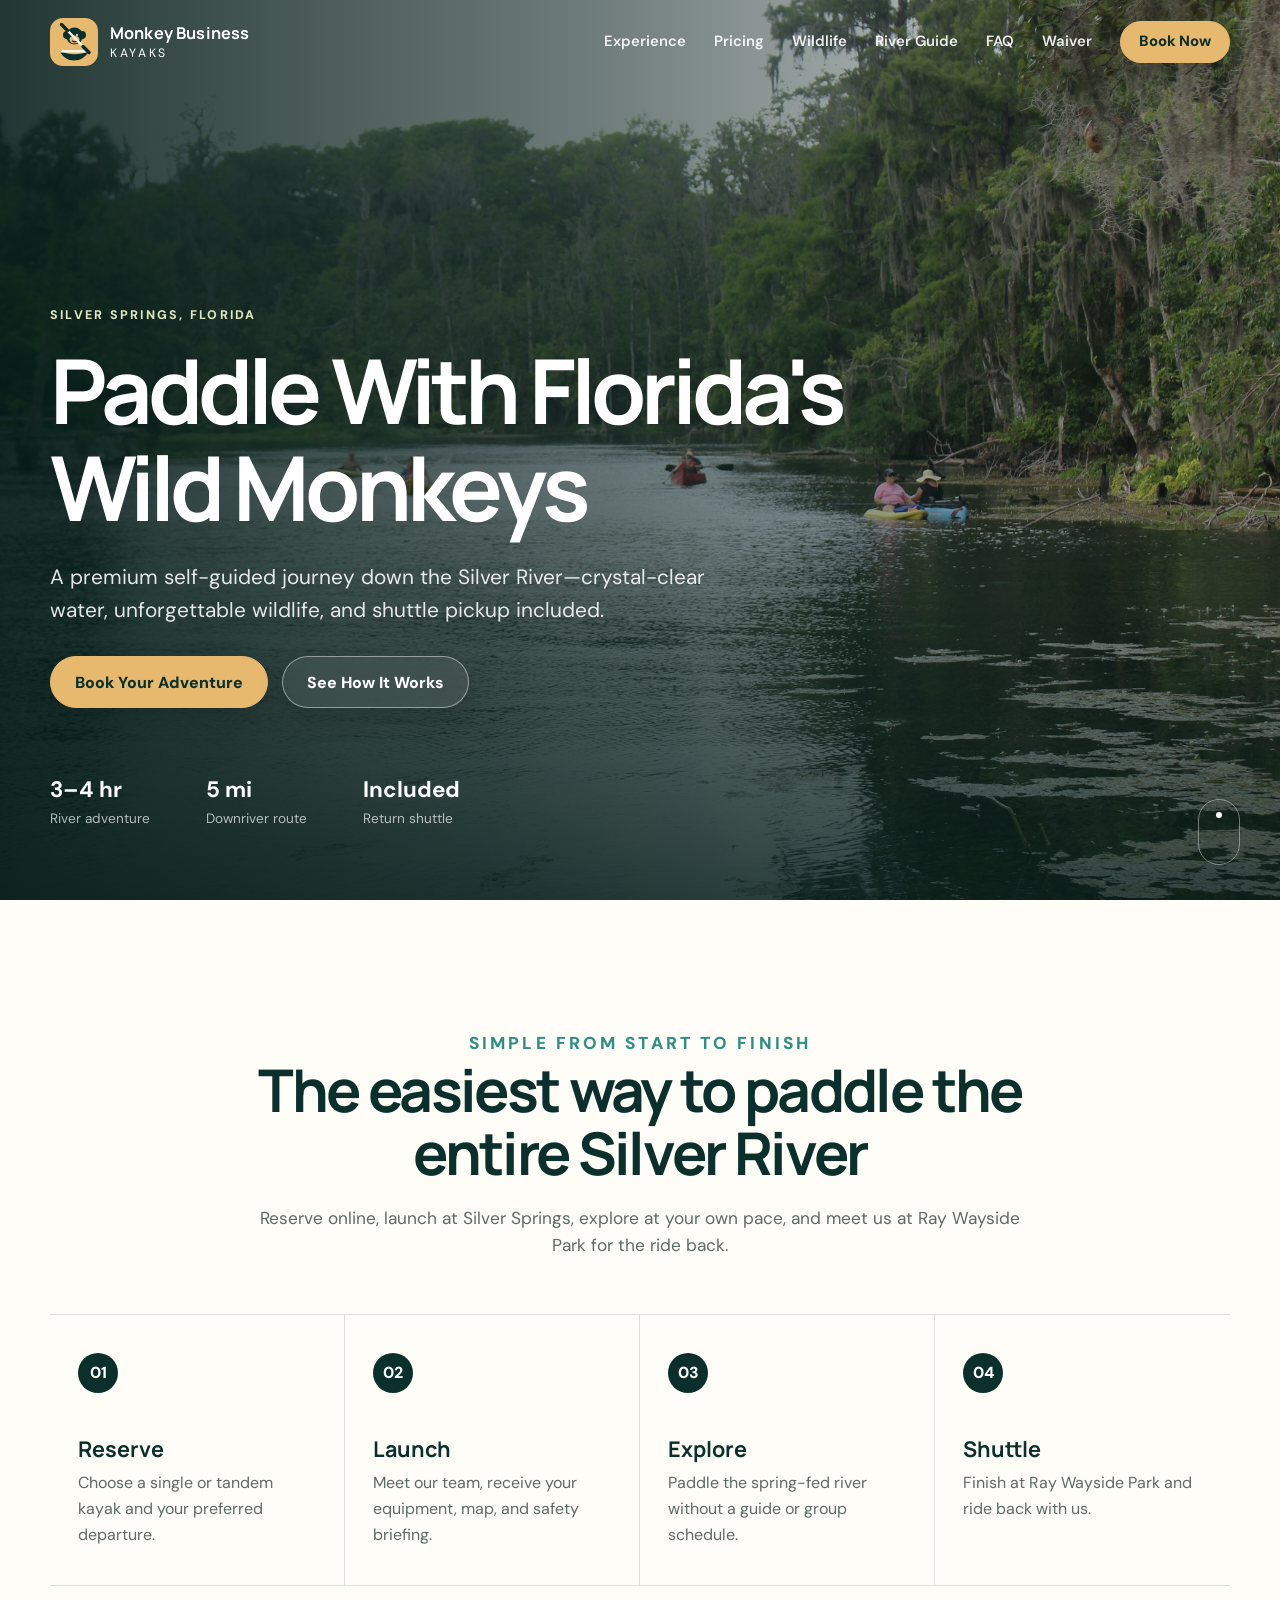
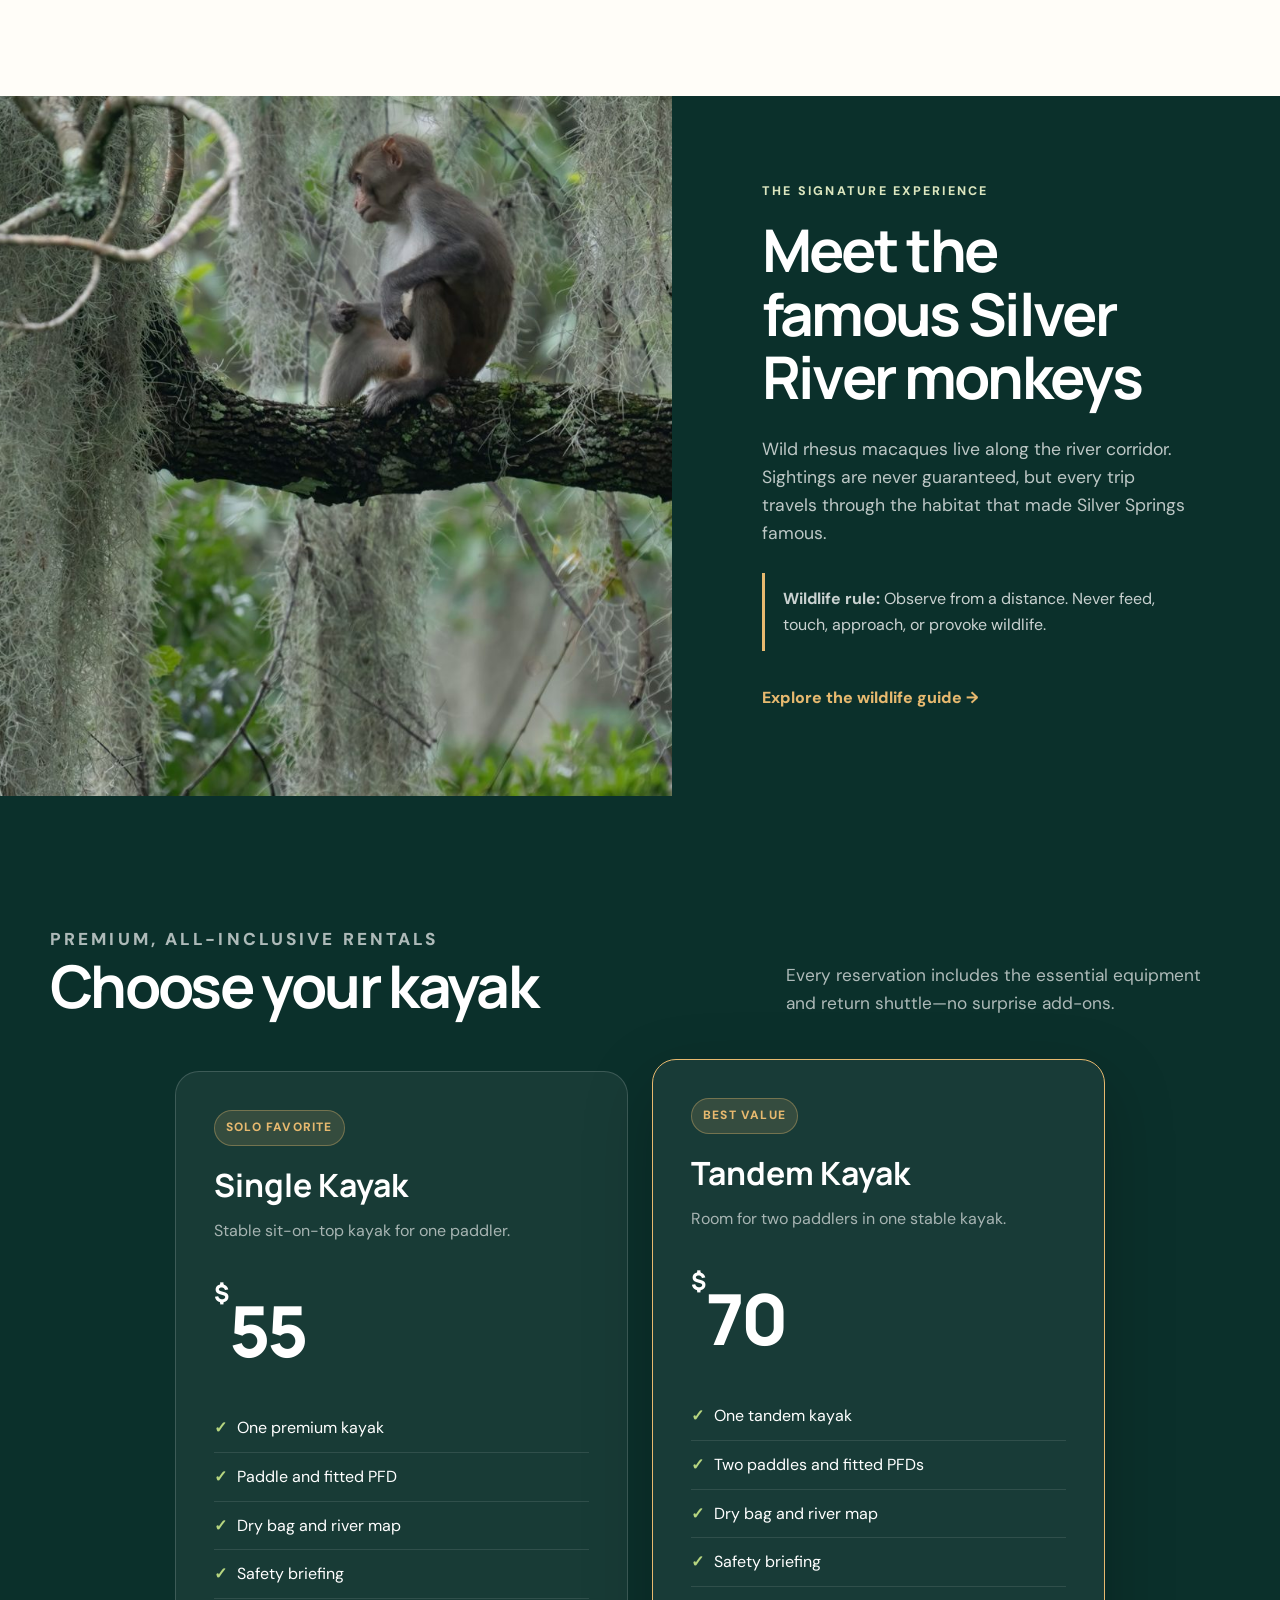
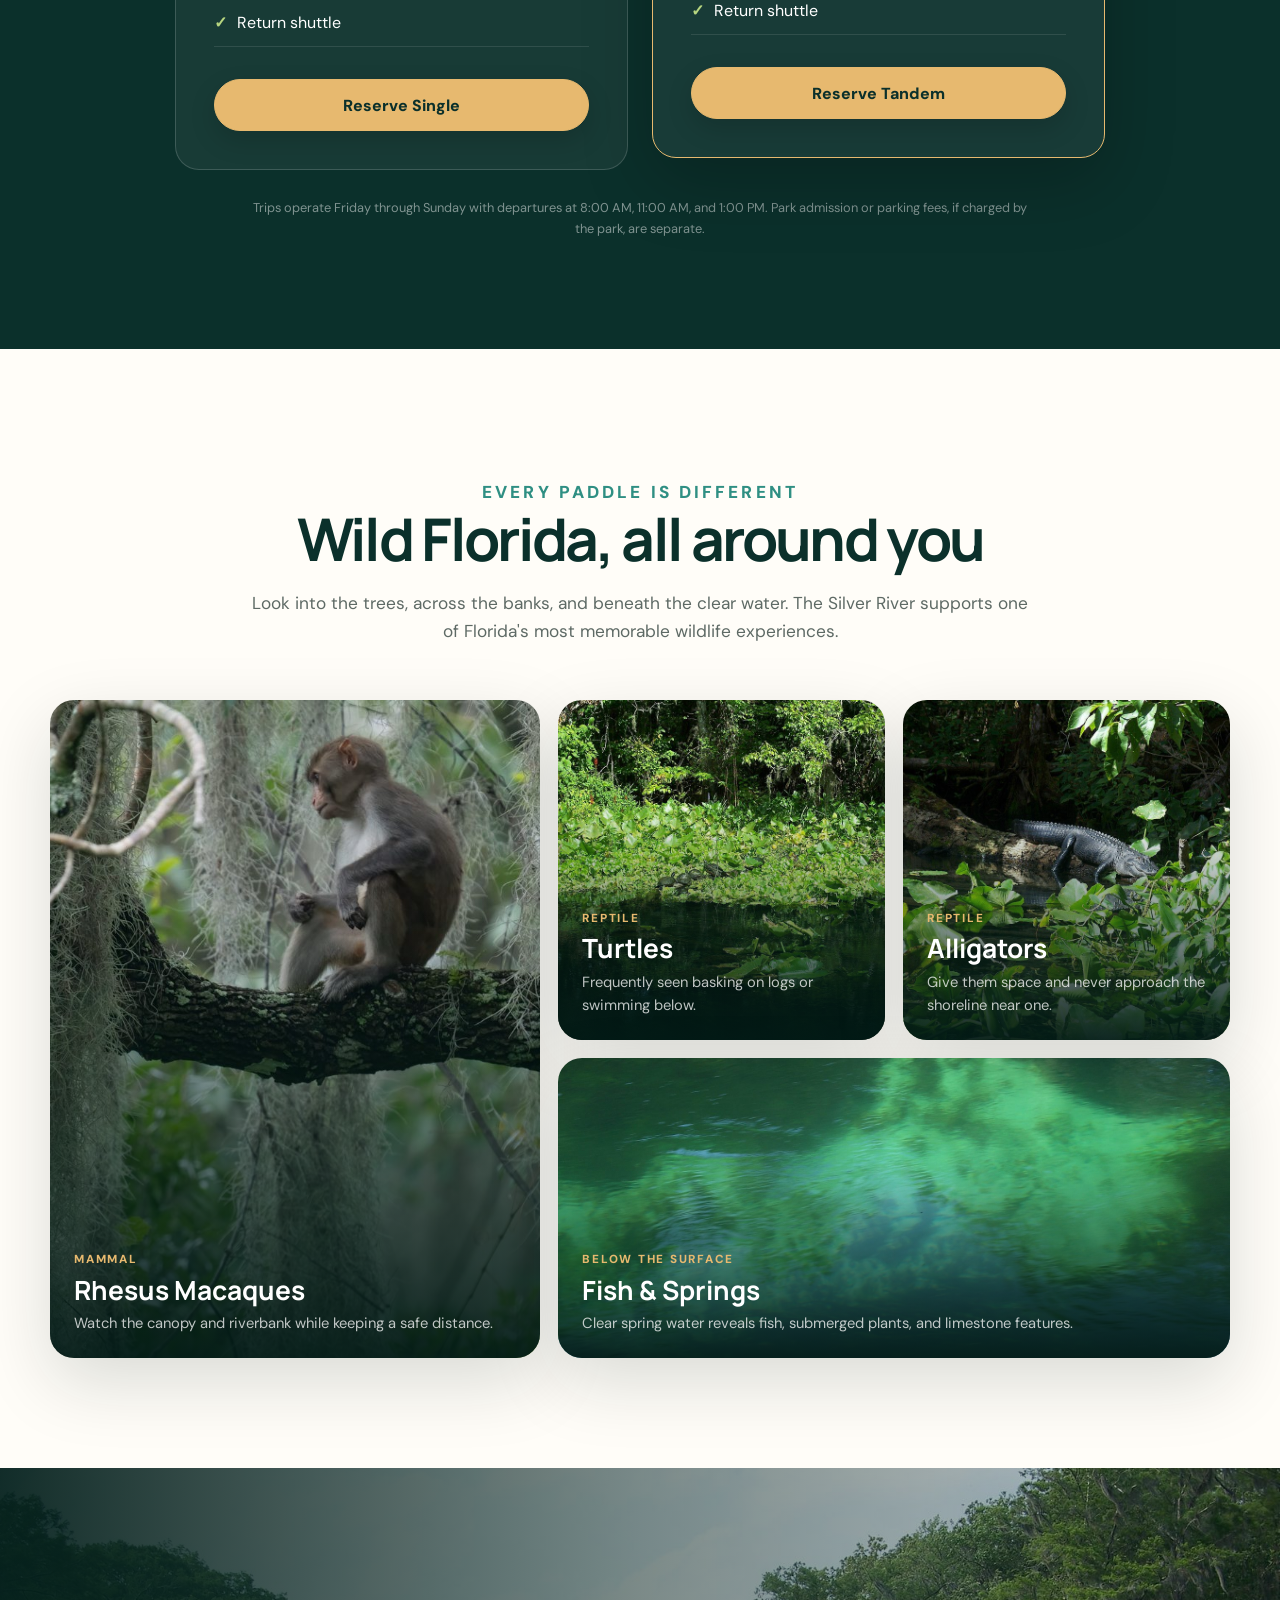
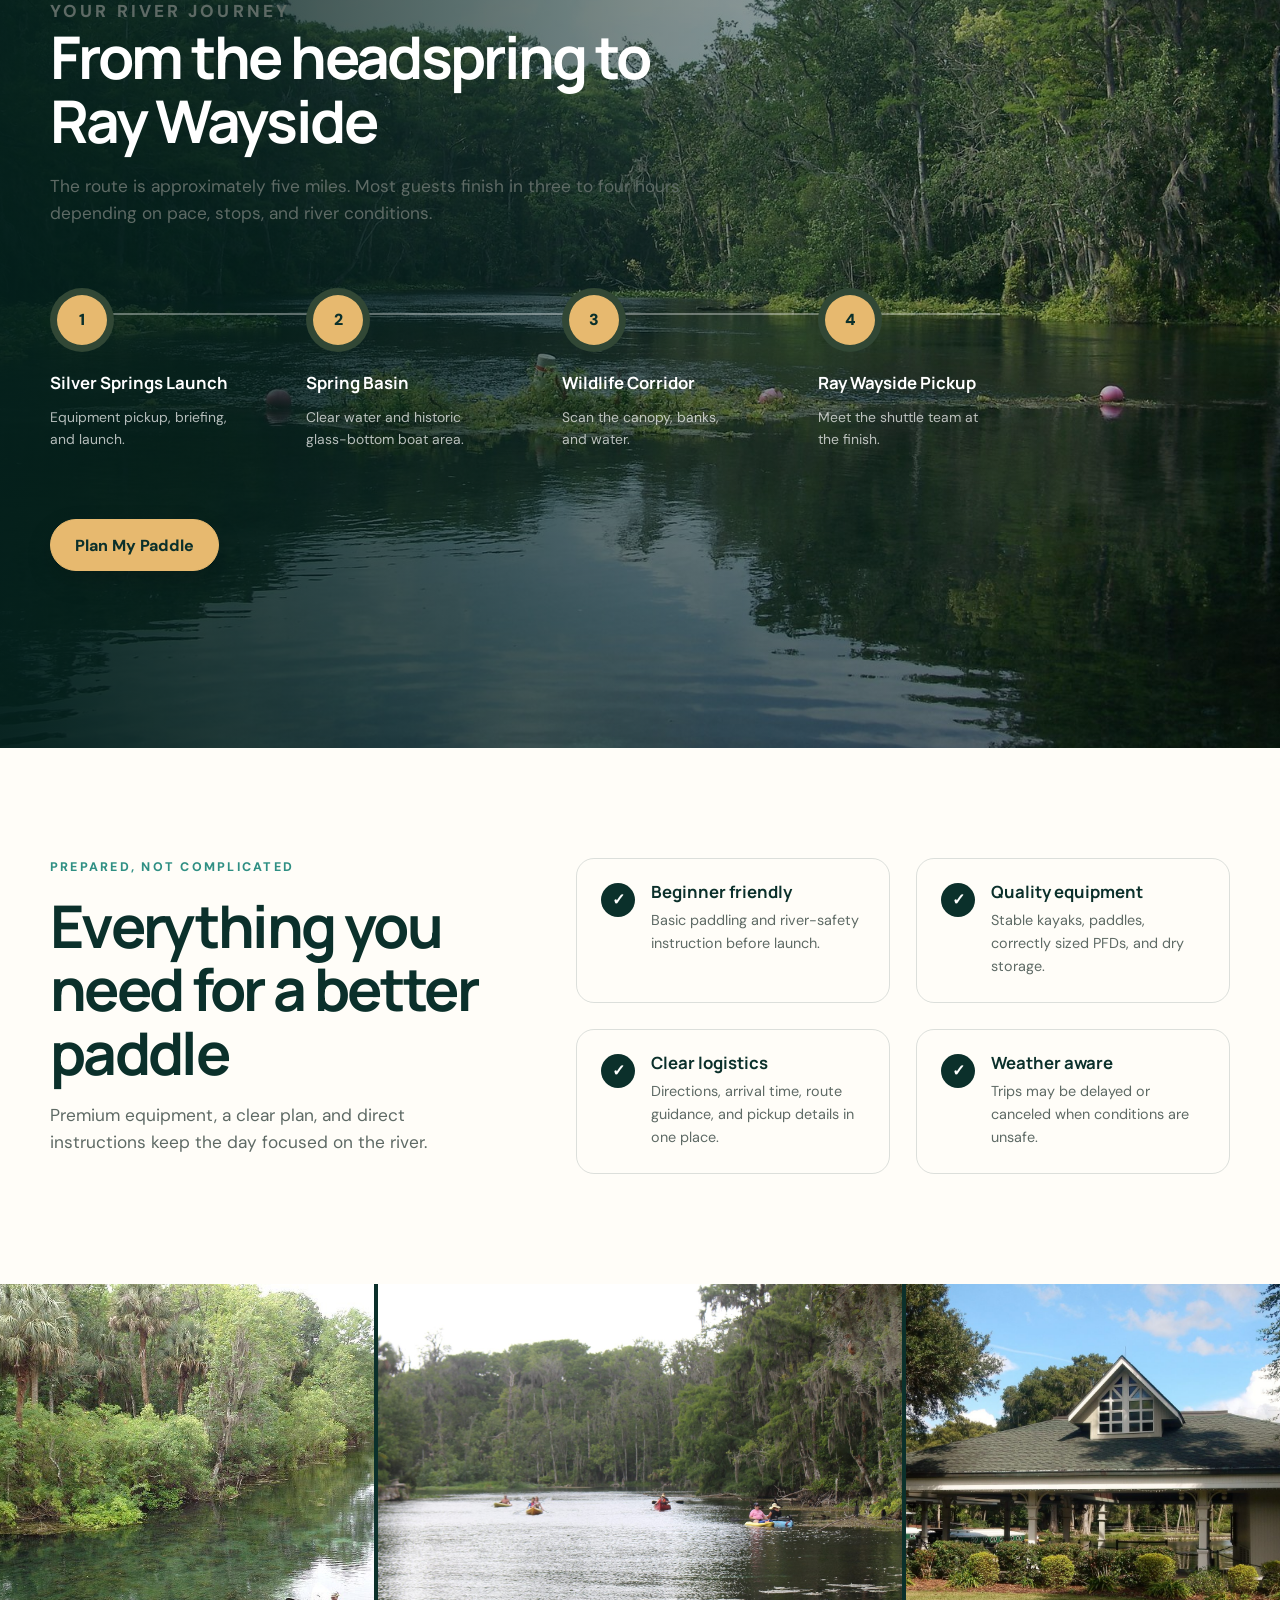
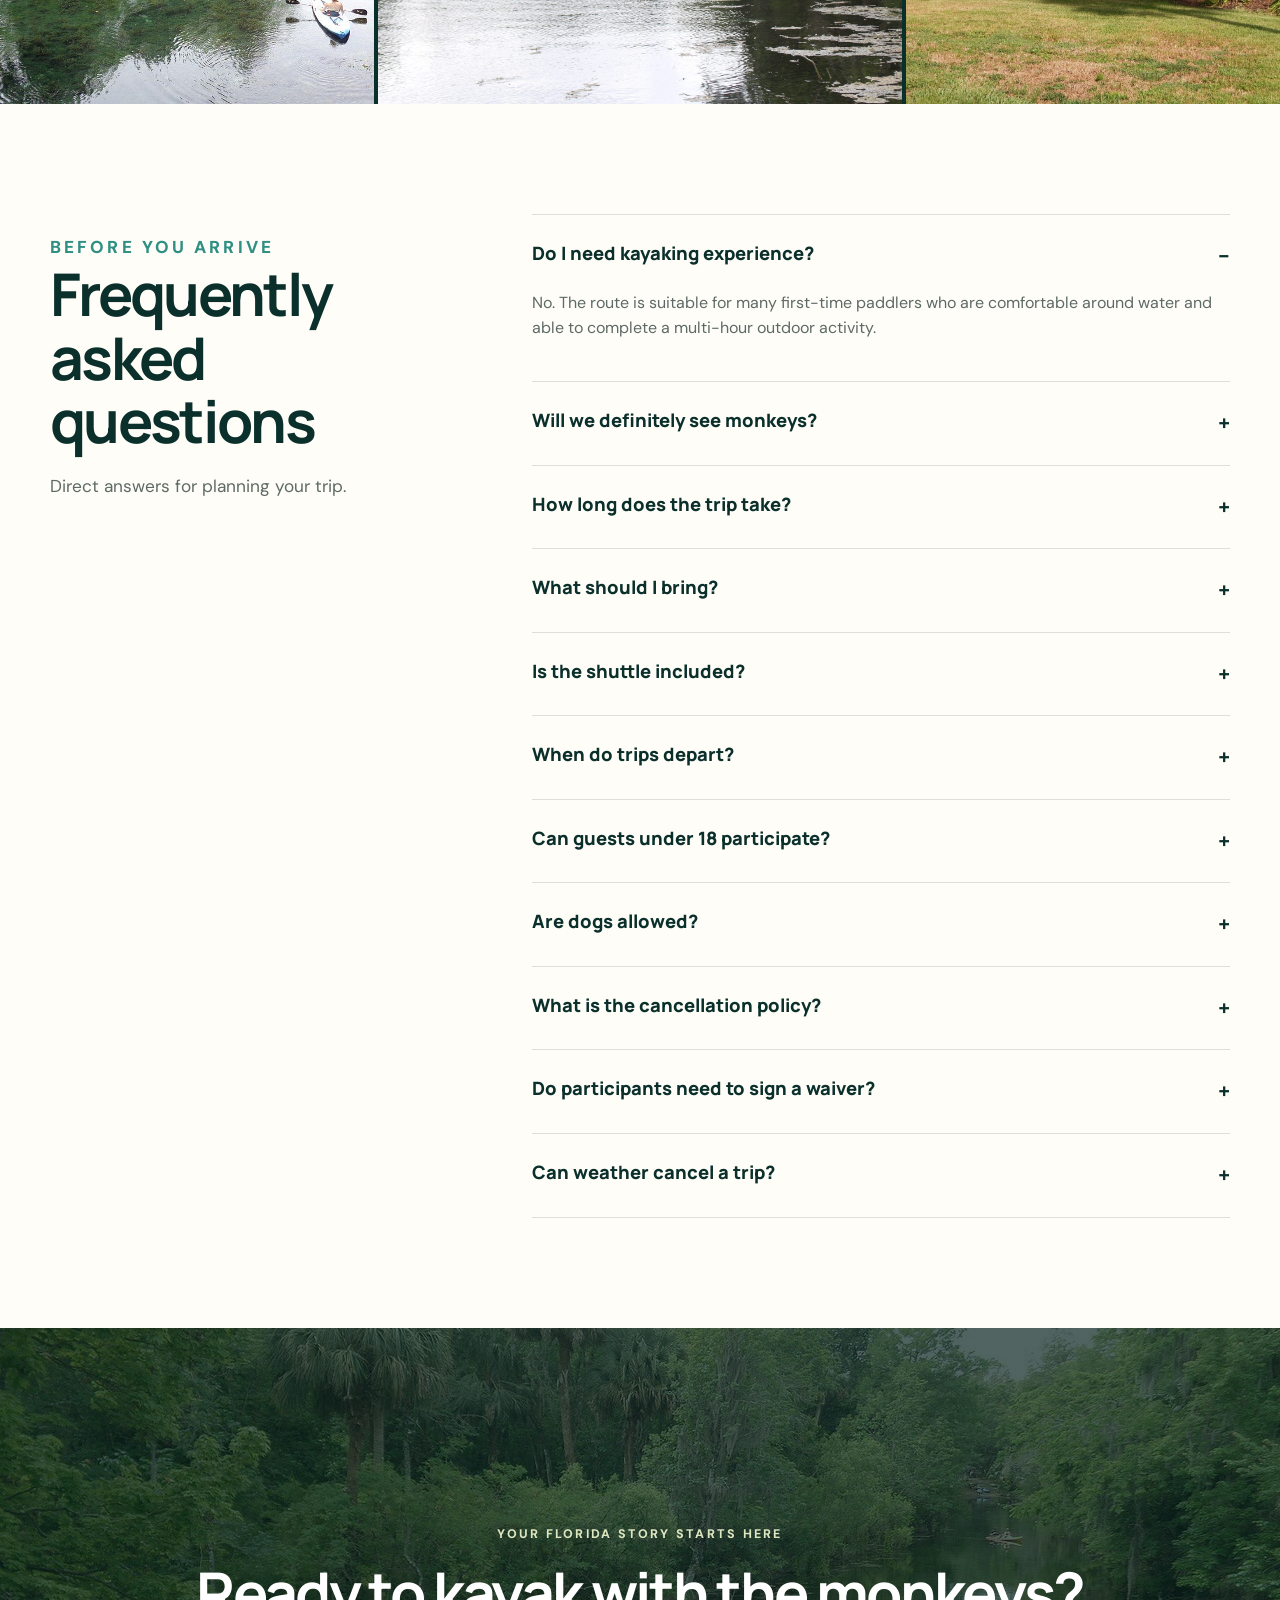
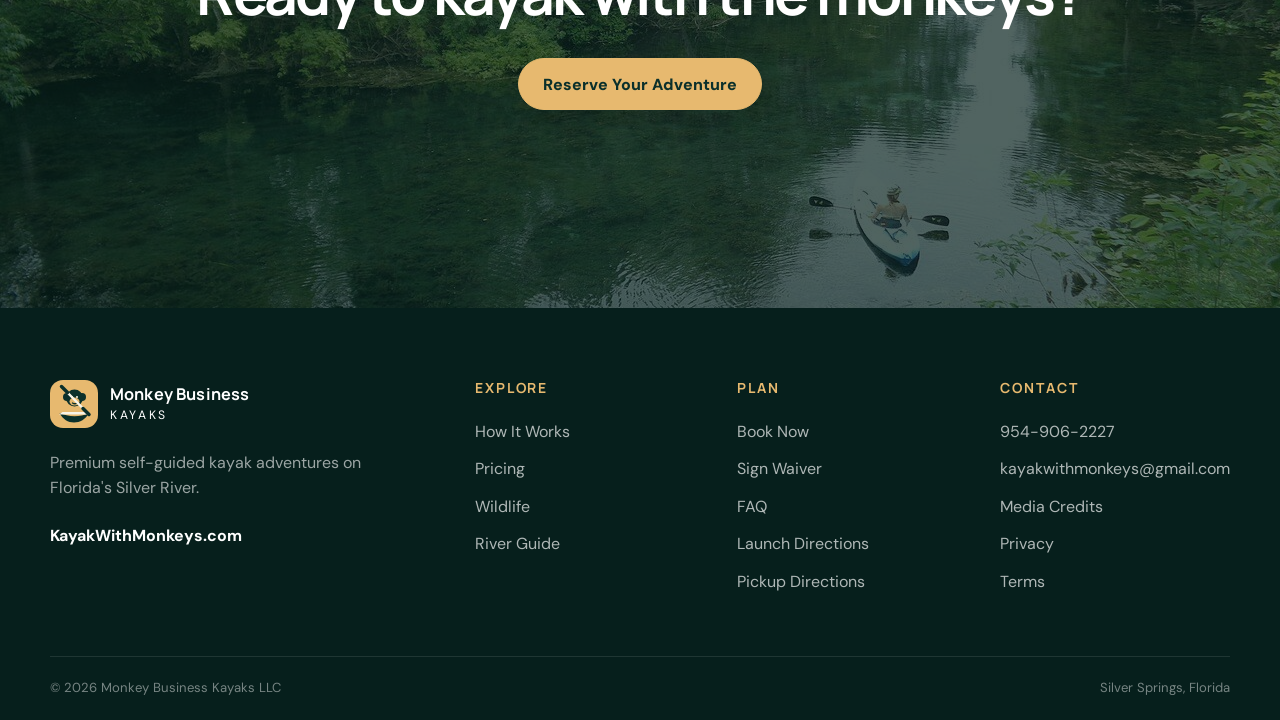
==== commit 22fd474e: "Add files via upload" ====
--- a/KayakwithMonkeys/index.html
+++ b/KayakwithMonkeys/index.html
@@ -45,6 +45,7 @@
         <a href="#wildlife">Wildlife</a>
         <a href="#river">River Guide</a>
         <a href="#faq">FAQ</a>
+        <a href="waiver.html">Waiver</a>
         <a class="button button-small" href="book.html">Book Now</a>
       </nav>
     </div>
@@ -176,11 +177,12 @@
           <details><summary>Will we definitely see monkeys?</summary><p>No wildlife sighting is guaranteed. Monkeys are wild animals that move throughout the river corridor.</p></details>
           <details><summary>How long does the trip take?</summary><p>Most guests take approximately three to four hours to complete the five-mile downriver route.</p></details>
           <details><summary>What should I bring?</summary><p>Bring drinking water, sunscreen, a hat, sunglasses with a retainer, water shoes, weather-appropriate clothing, and a small snack.</p></details>
-          <details><summary>Is the shuttle included?</summary><p>Yes. The rental price includes pickup at Ray Wayside Park and transportation back to the launch area.</p></details>
+          <details><summary>Is the shuttle included?</summary><p>Yes. The planned rental price includes pickup at Ray Wayside Park and transportation back to the launch area.</p></details>
           <details><summary>When do trips depart?</summary><p>Trips operate Friday through Sunday with scheduled departures at 8:00 AM, 11:00 AM, and 1:00 PM.</p></details>
           <details><summary>Can guests under 18 participate?</summary><p>Yes. Anyone under 18 must be accompanied by a responsible adult.</p></details>
           <details><summary>Are dogs allowed?</summary><p>No. Dogs and other pets are not permitted on Monkey Business Kayaks trips.</p></details>
           <details><summary>What is the cancellation policy?</summary><p>Reservations are non-refundable. When a trip qualifies for rescheduling, a raincheck is issued instead of a refund.</p></details>
+          <details><summary>Do participants need to sign a waiver?</summary><p>Yes. Every adult participant must complete the digital liability waiver before launch. A parent or legal guardian must complete the minor section for each participant under 18. <a href="waiver.html" style="text-decoration:underline;font-weight:700">Open the waiver</a>.</p></details>
           <details><summary>Can weather cancel a trip?</summary><p>Yes. Lightning, high winds, flooding, severe weather, or unsafe operating conditions may require a delay, cancellation, or raincheck.</p></details>
         </div>
       </div>
@@ -197,7 +199,7 @@
     <div class="container footer-grid">
       <div class="footer-brand"><a class="brand" href="#top"><img src="assets/logo-mark.svg" alt="" width="54" height="54" /><span><strong>Monkey Business</strong><small>Kayaks</small></span></a><p>Premium self-guided kayak adventures on Florida's Silver River.</p><strong>KayakWithMonkeys.com</strong></div>
       <div><h3>Explore</h3><a href="#experience">How It Works</a><a href="#pricing">Pricing</a><a href="#wildlife">Wildlife</a><a href="#river">River Guide</a></div>
-      <div><h3>Plan</h3><a href="book.html">Book Now</a><a href="#faq">FAQ</a><a href="https://maps.google.com/?q=Silver+Springs+State+Park+Florida" target="_blank" rel="noopener">Launch Directions</a><a href="https://maps.google.com/?q=Ray+Wayside+Park+Florida" target="_blank" rel="noopener">Pickup Directions</a></div>
+      <div><h3>Plan</h3><a href="book.html">Book Now</a><a href="waiver.html">Sign Waiver</a><a href="#faq">FAQ</a><a href="https://maps.google.com/?q=Silver+Springs+State+Park+Florida" target="_blank" rel="noopener">Launch Directions</a><a href="https://maps.google.com/?q=Ray+Wayside+Park+Florida" target="_blank" rel="noopener">Pickup Directions</a></div>
       <div><h3>Contact</h3><a href="tel:+19549062227">954-906-2227</a><a href="mailto:kayakwithmonkeys@gmail.com">kayakwithmonkeys@gmail.com</a><a href="media-credits.html">Media Credits</a><a href="privacy.html">Privacy</a><a href="terms.html">Terms</a></div>
     </div>
     <div class="container footer-bottom"><span>© <span id="year"></span> Monkey Business Kayaks LLC</span><span>Silver Springs, Florida</span></div>
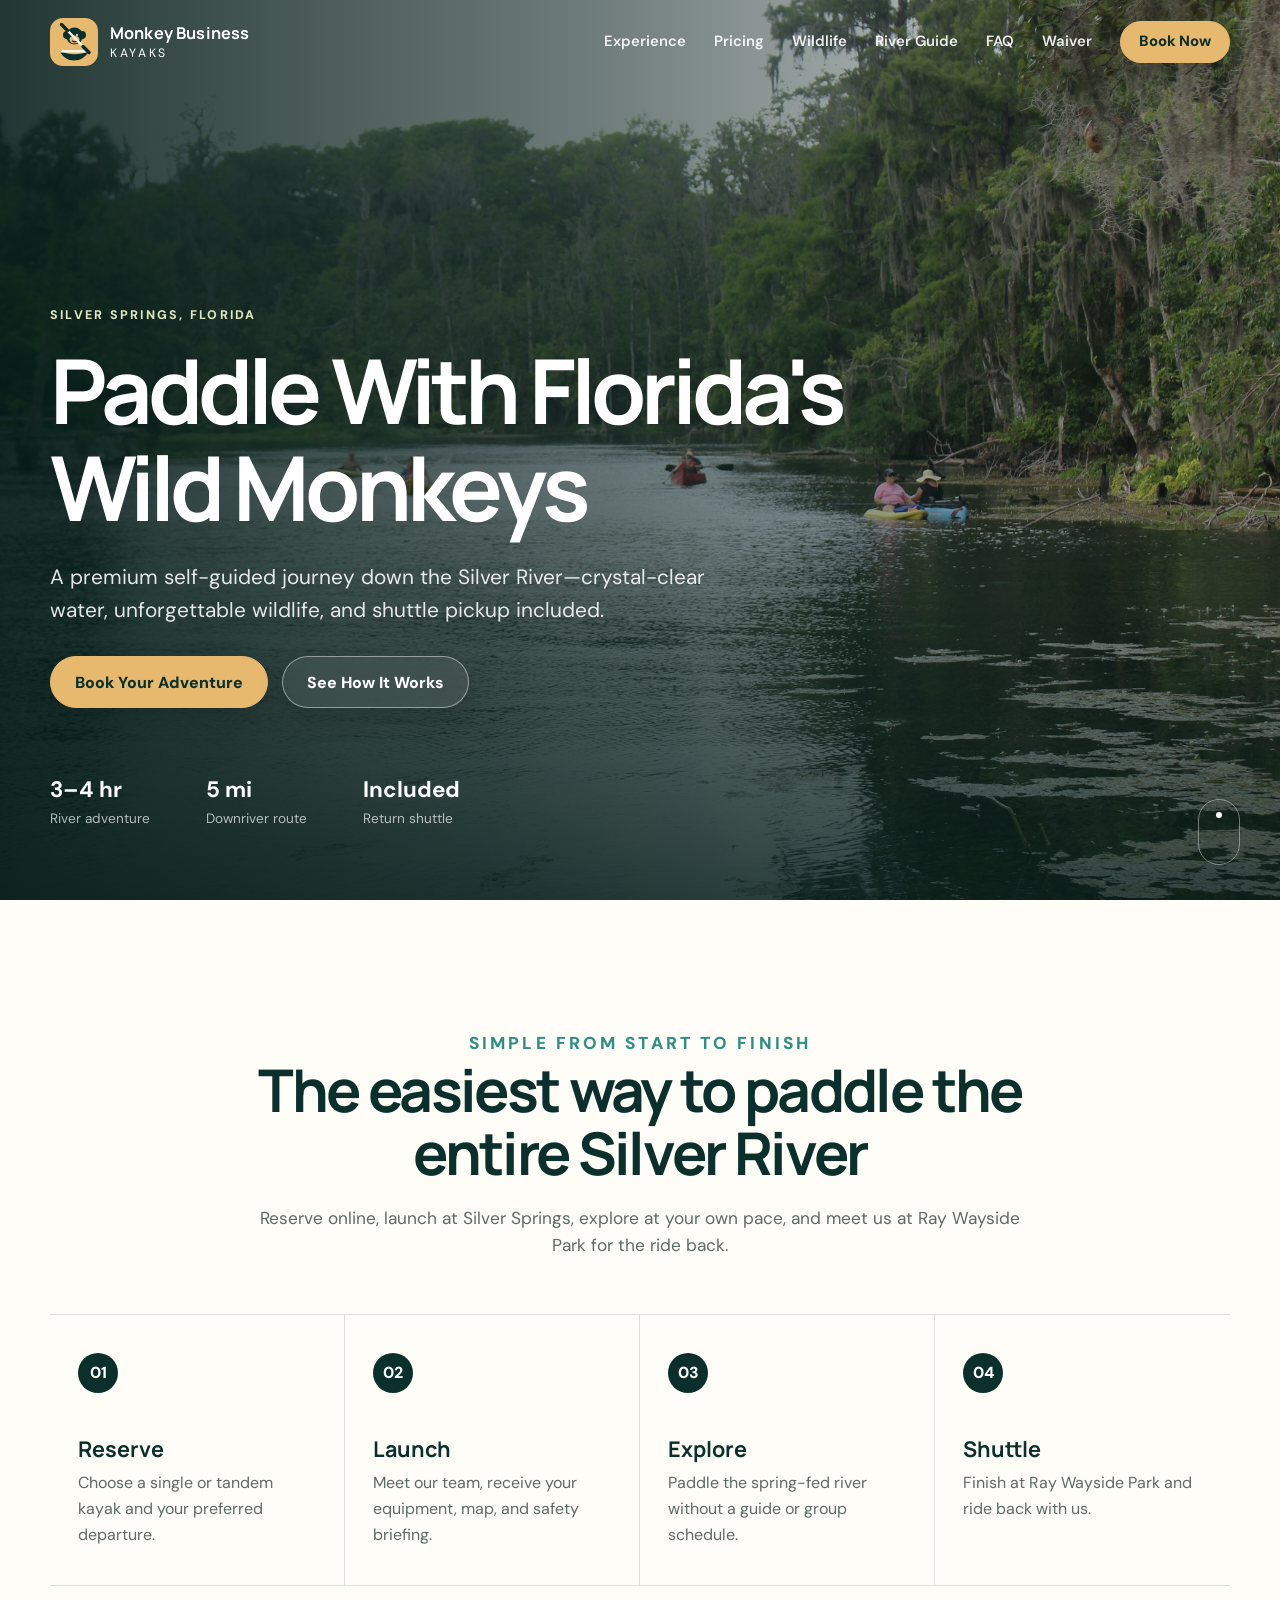
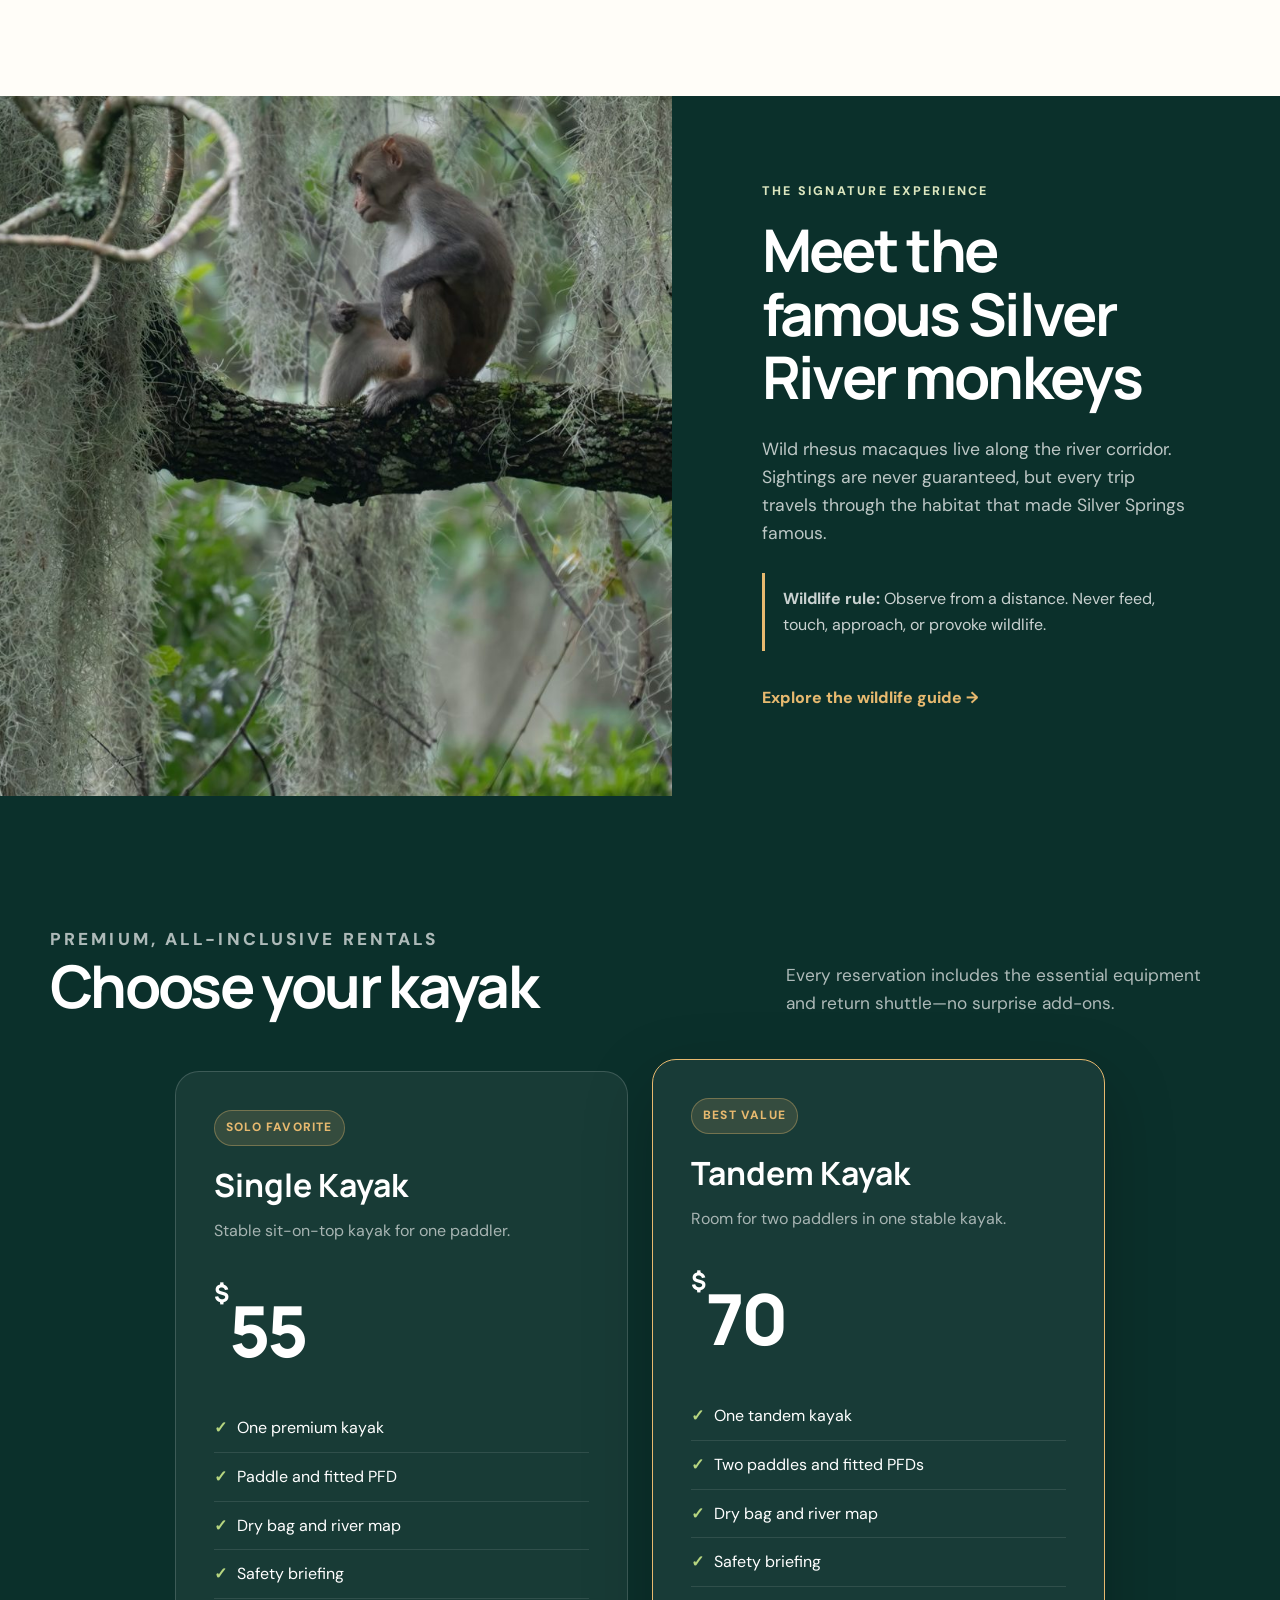
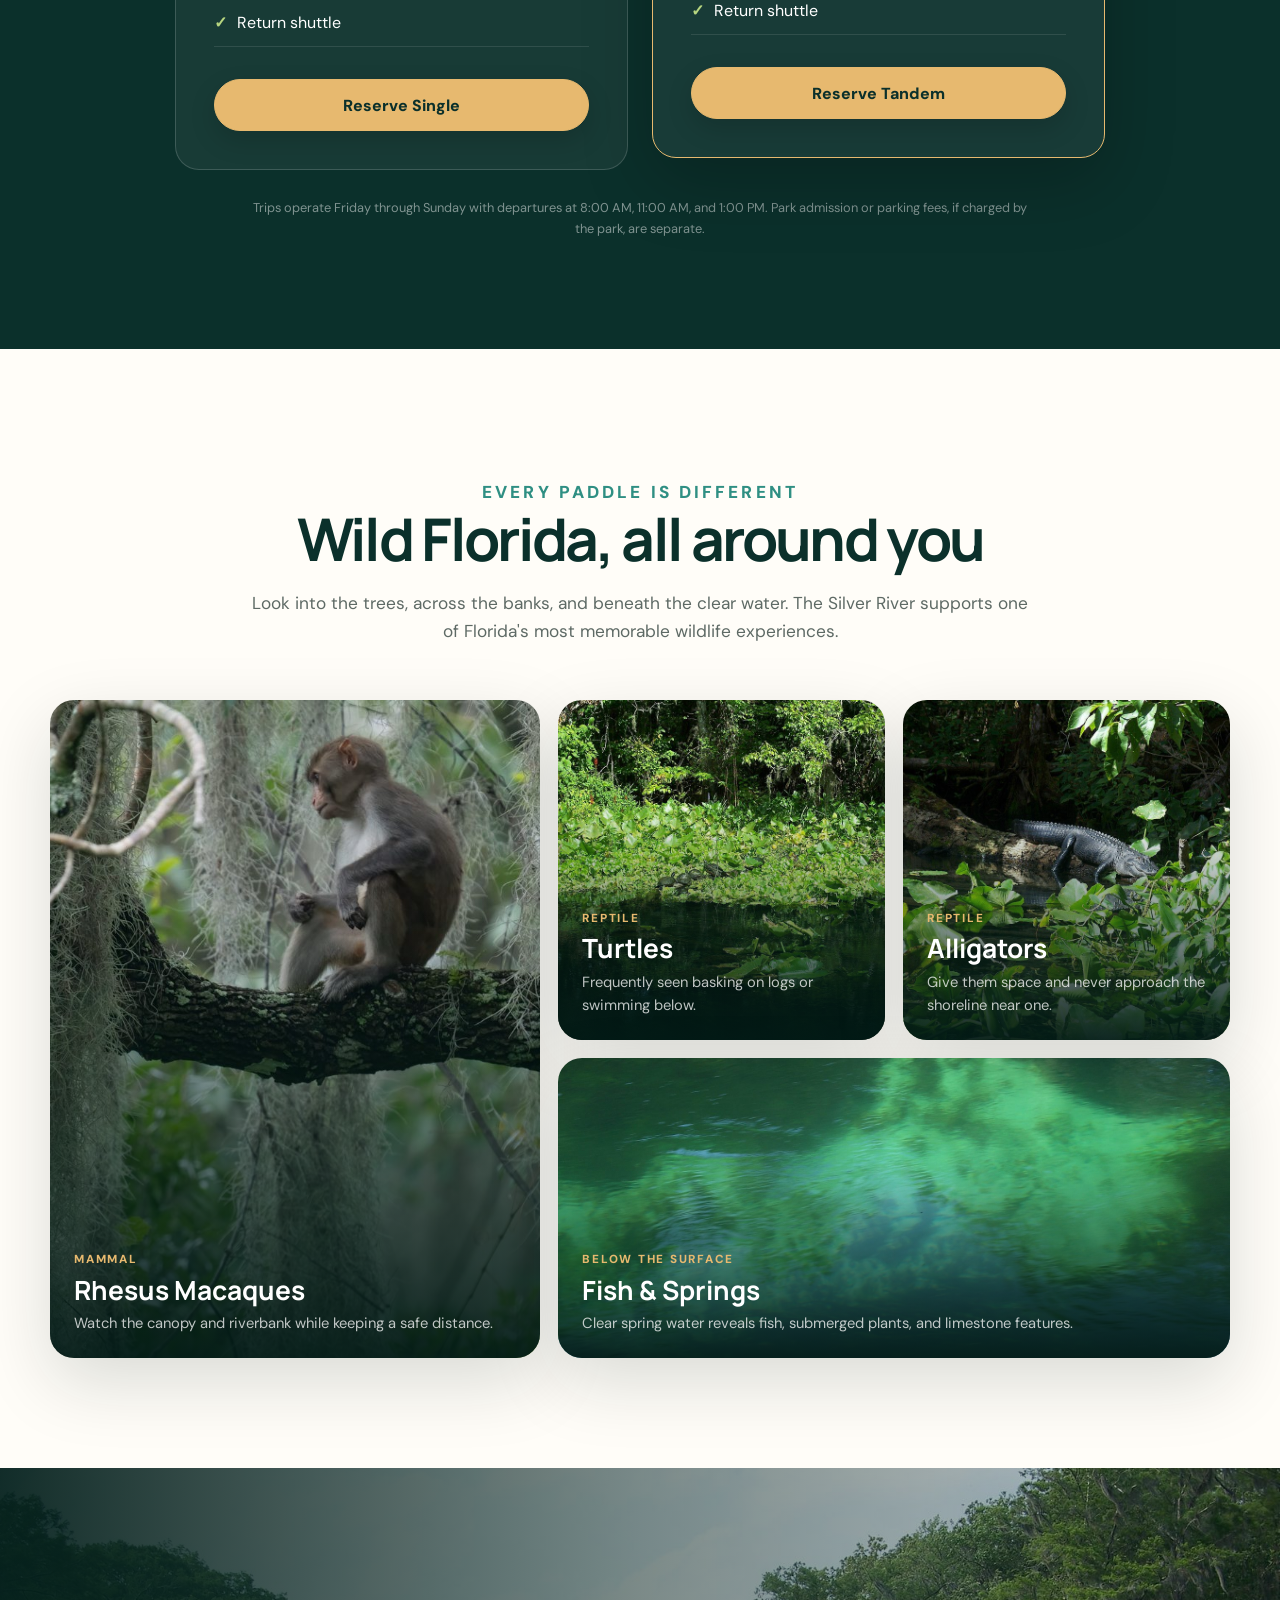
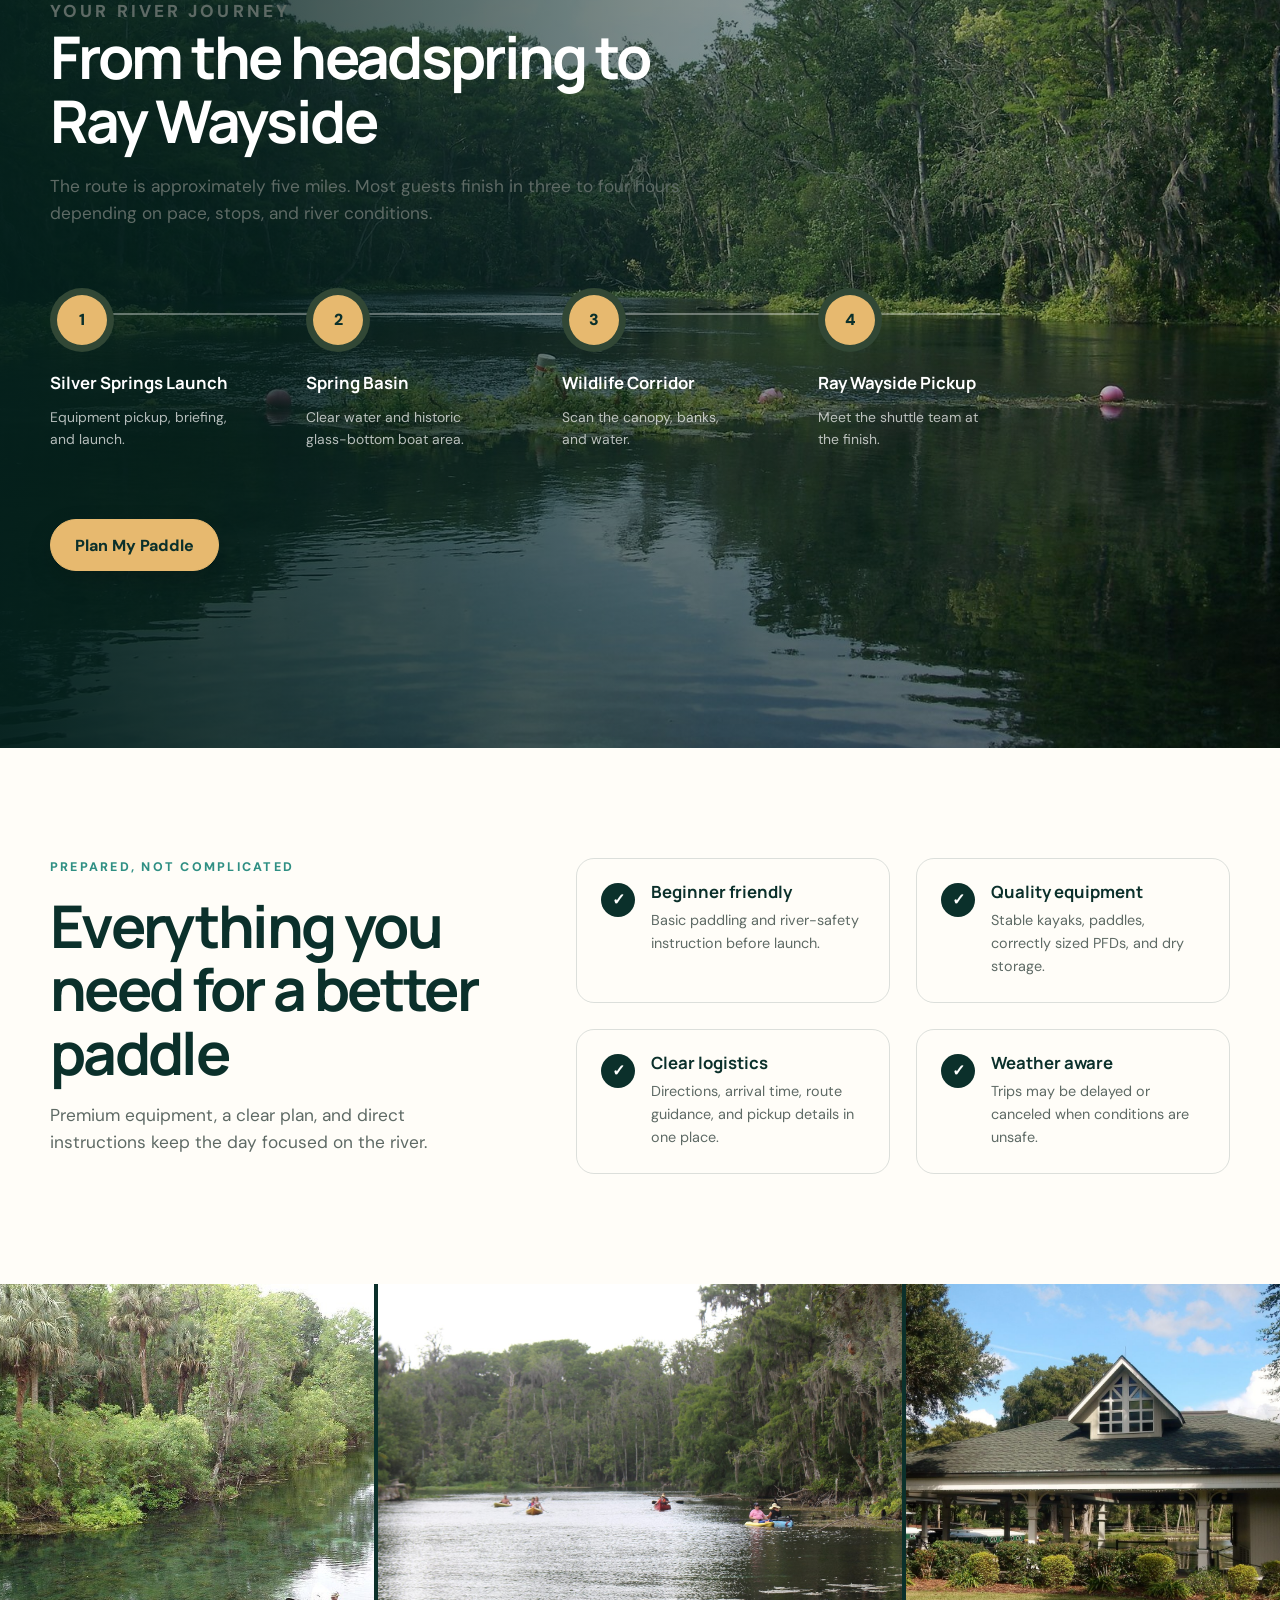
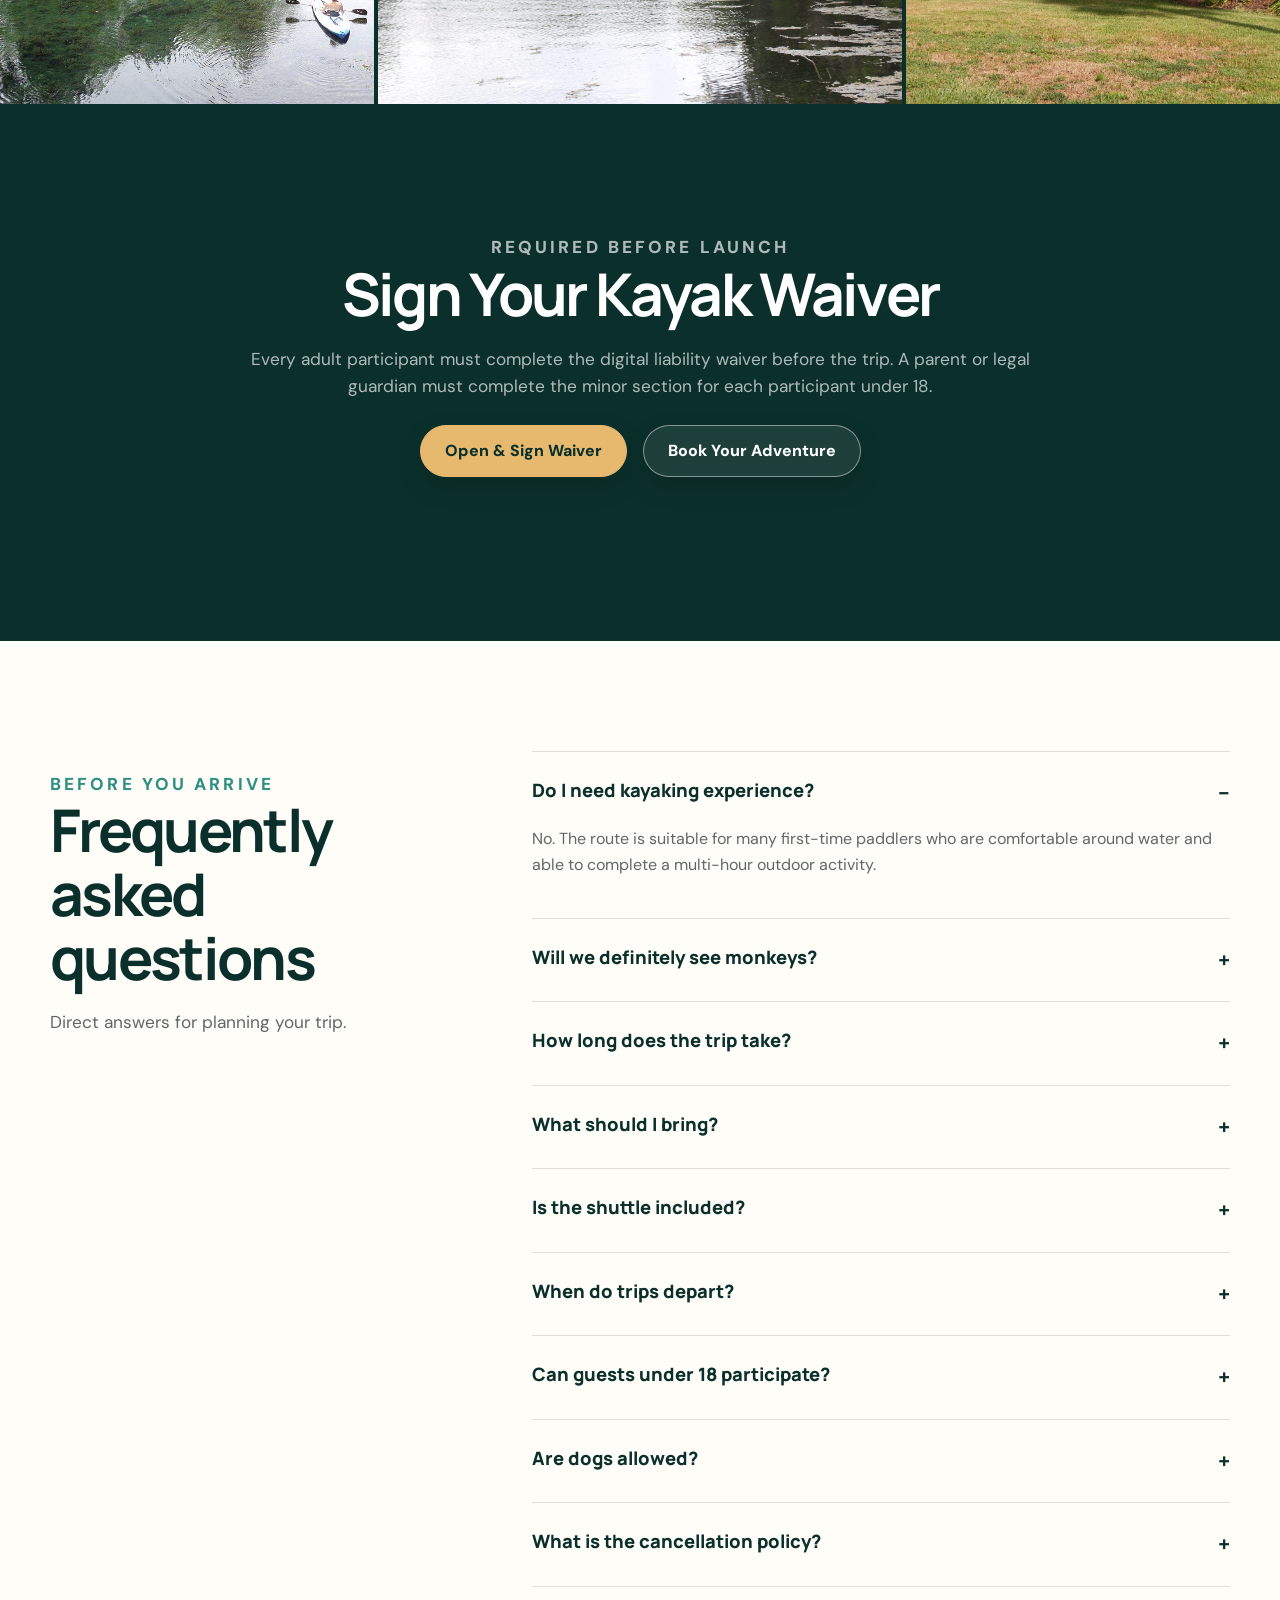
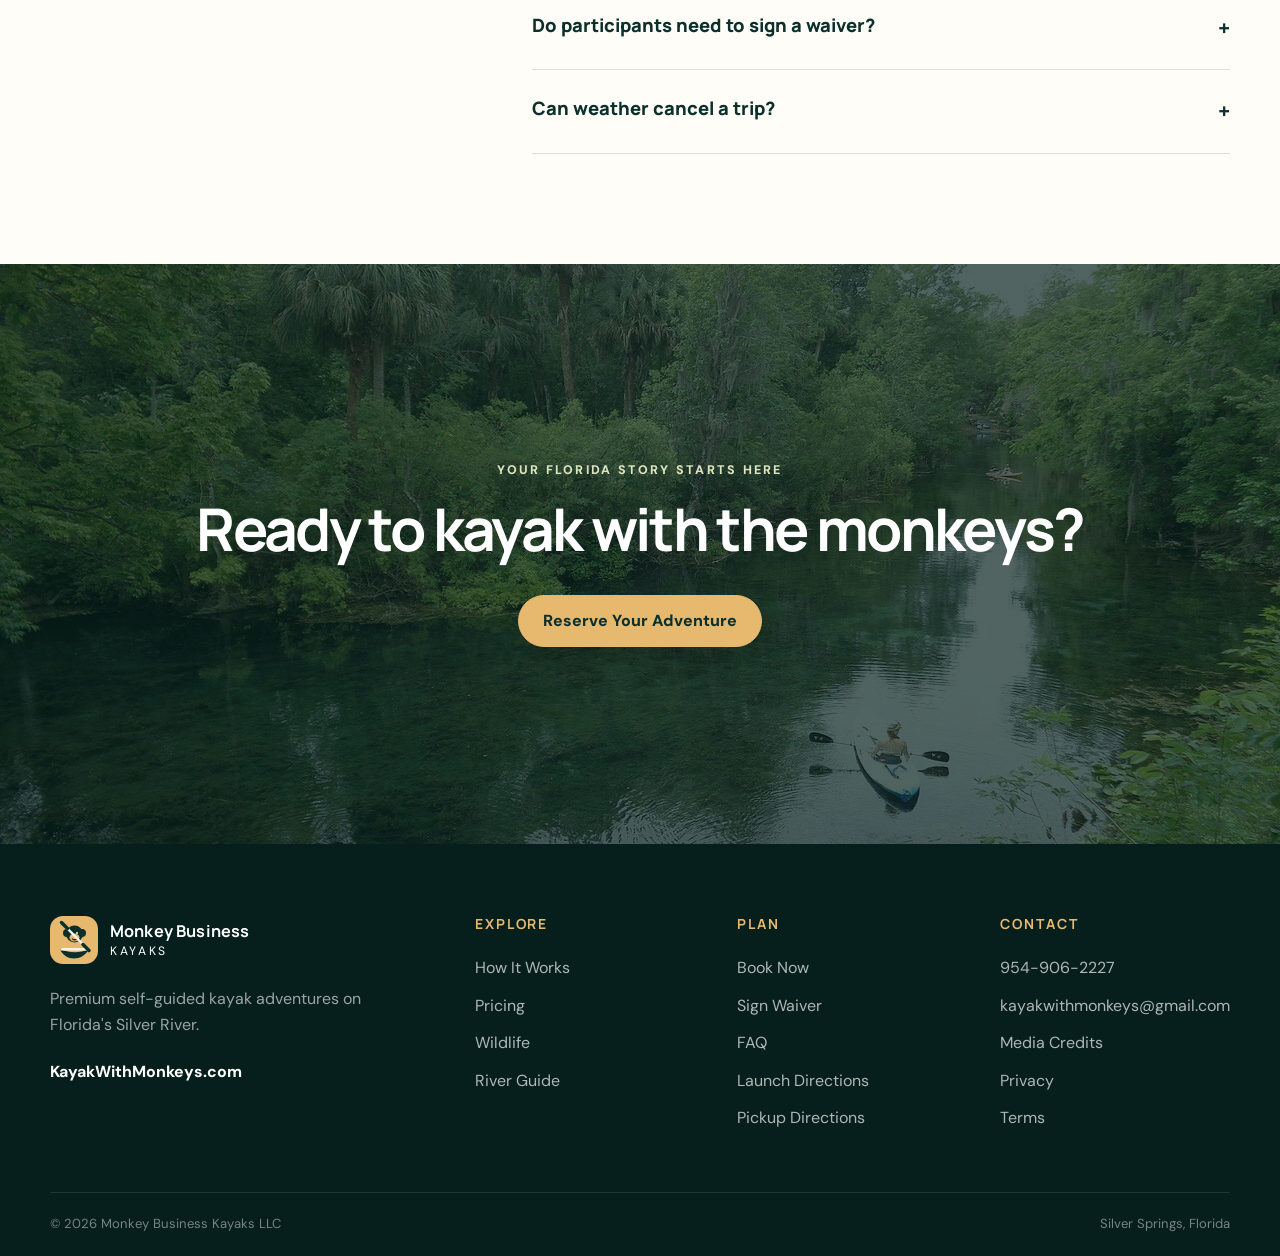
==== commit c8fc5f47: "Add files via upload" ====
--- a/KayakwithMonkeys/index.html
+++ b/KayakwithMonkeys/index.html
@@ -169,6 +169,20 @@
       <figure><img src="assets/images/silver-springs.jpg" alt="Silver Springs park grounds" loading="lazy" /></figure>
     </section>
 
+    <section class="section section-dark" id="waiver">
+      <div class="container">
+        <div class="section-heading narrow">
+          <p class="eyebrow">Required before launch</p>
+          <h2>Sign Your Kayak Waiver</h2>
+          <p>Every adult participant must complete the digital liability waiver before the trip. A parent or legal guardian must complete the minor section for each participant under 18.</p>
+          <div style="display:flex;justify-content:center;gap:1rem;flex-wrap:wrap;margin-top:1.5rem">
+            <a class="button" href="waiver.html">Open &amp; Sign Waiver</a>
+            <a class="button button-ghost" href="book.html">Book Your Adventure</a>
+          </div>
+        </div>
+      </div>
+    </section>
+
     <section class="section section-light" id="faq">
       <div class="container faq-layout">
         <div class="section-heading left sticky-heading"><p class="eyebrow dark">Before you arrive</p><h2>Frequently asked questions</h2><p>Direct answers for planning your trip.</p></div>
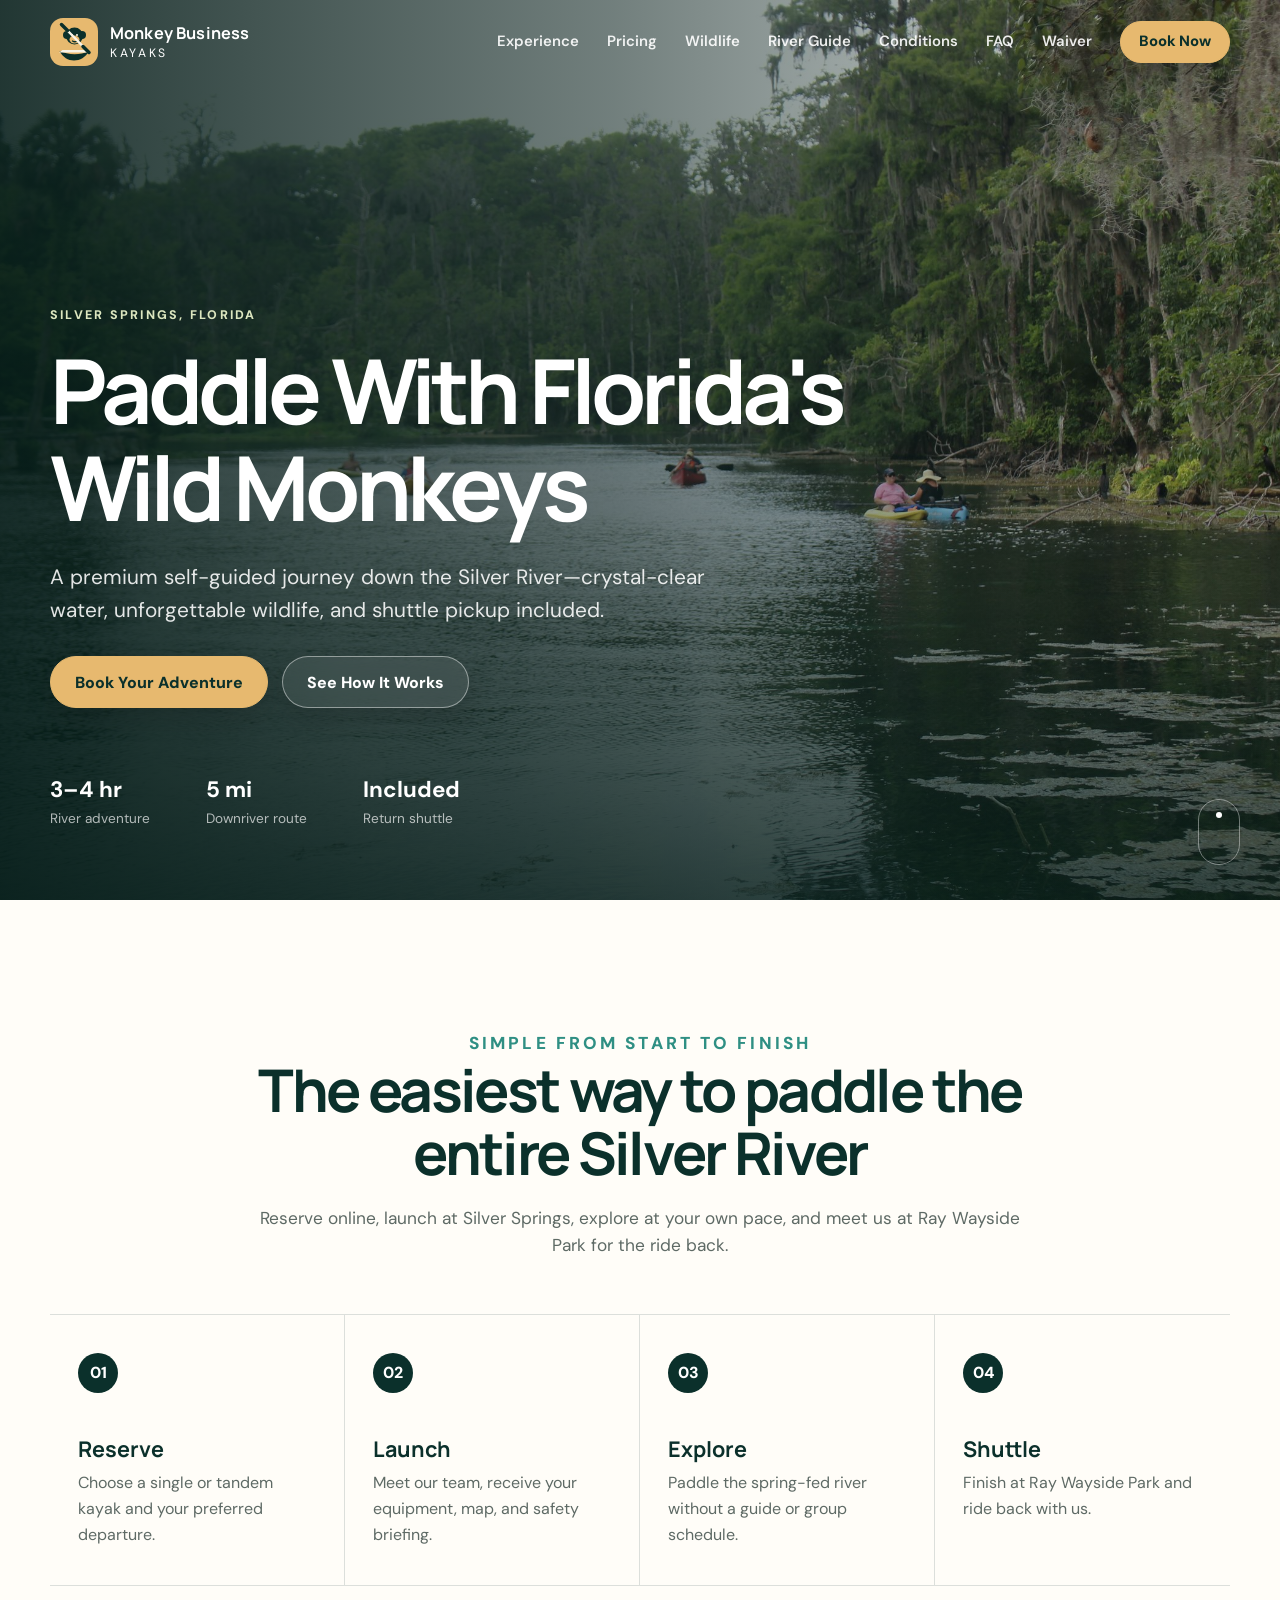
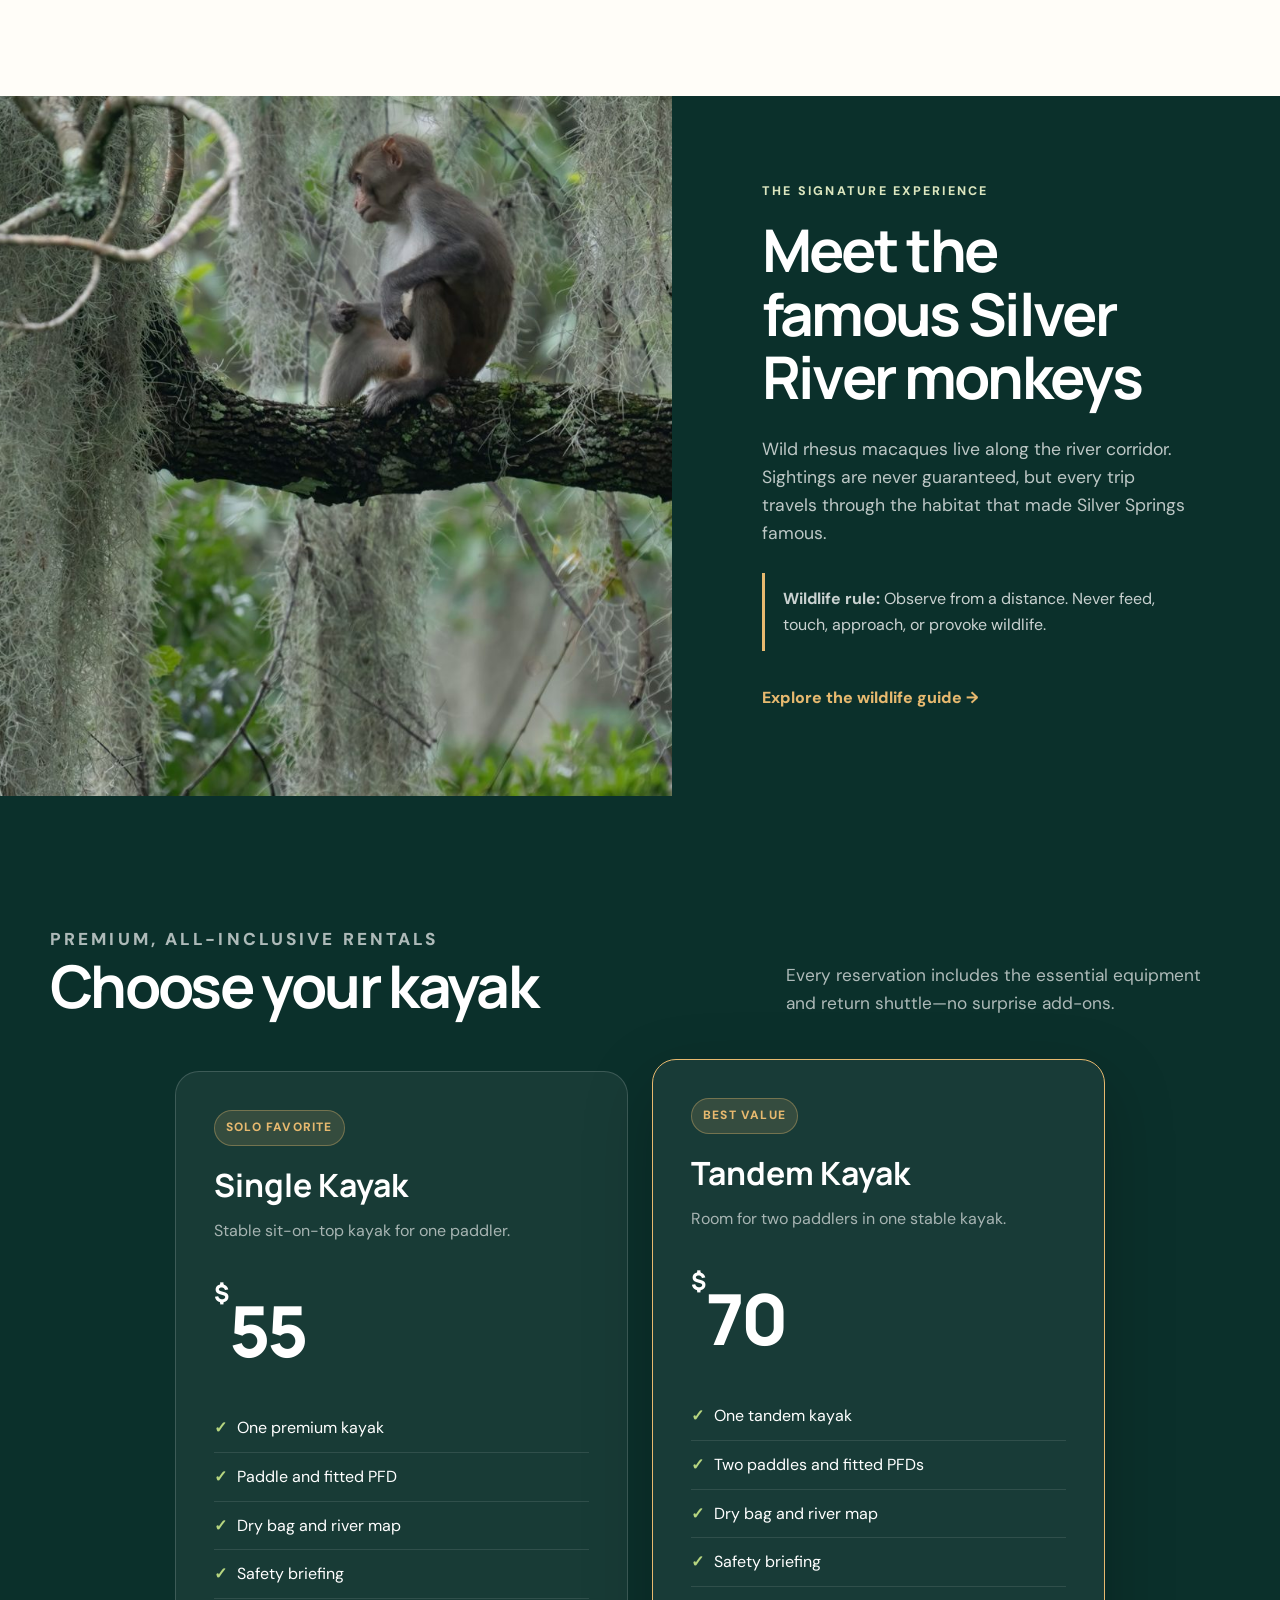
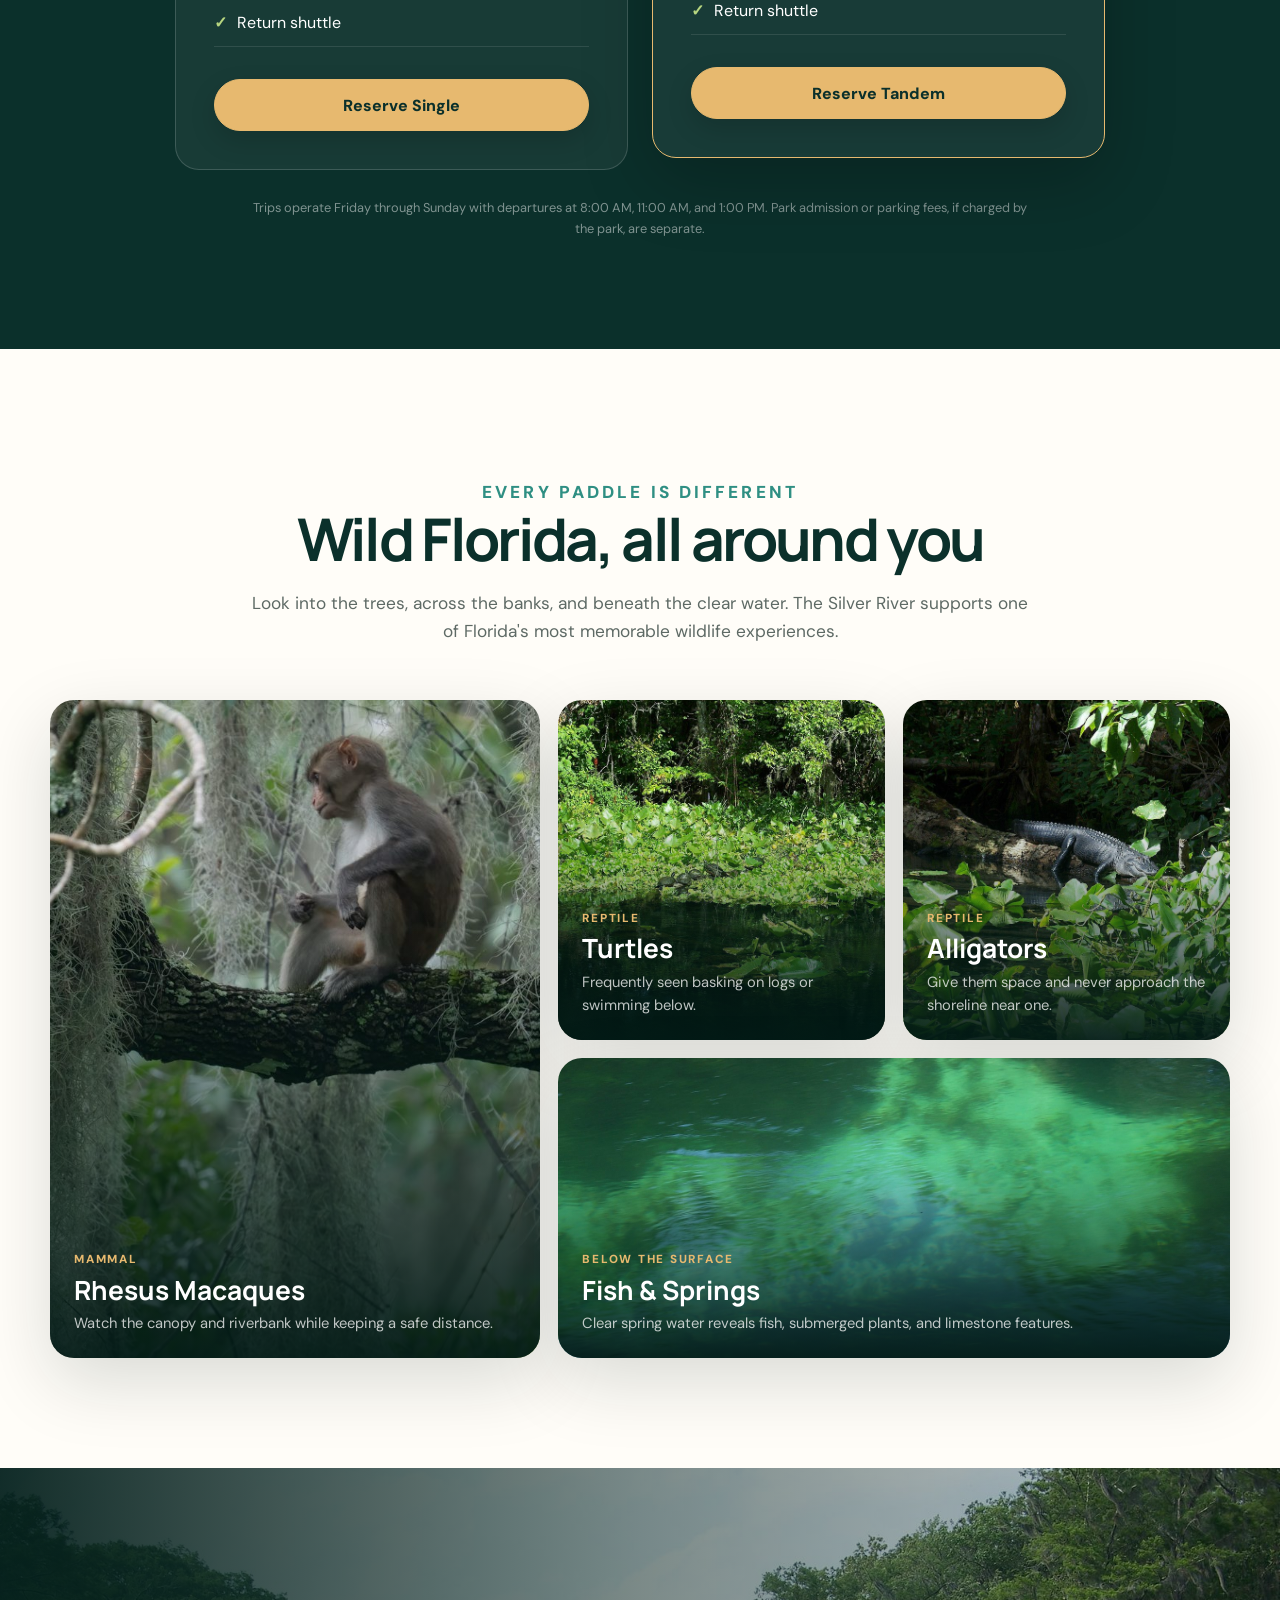
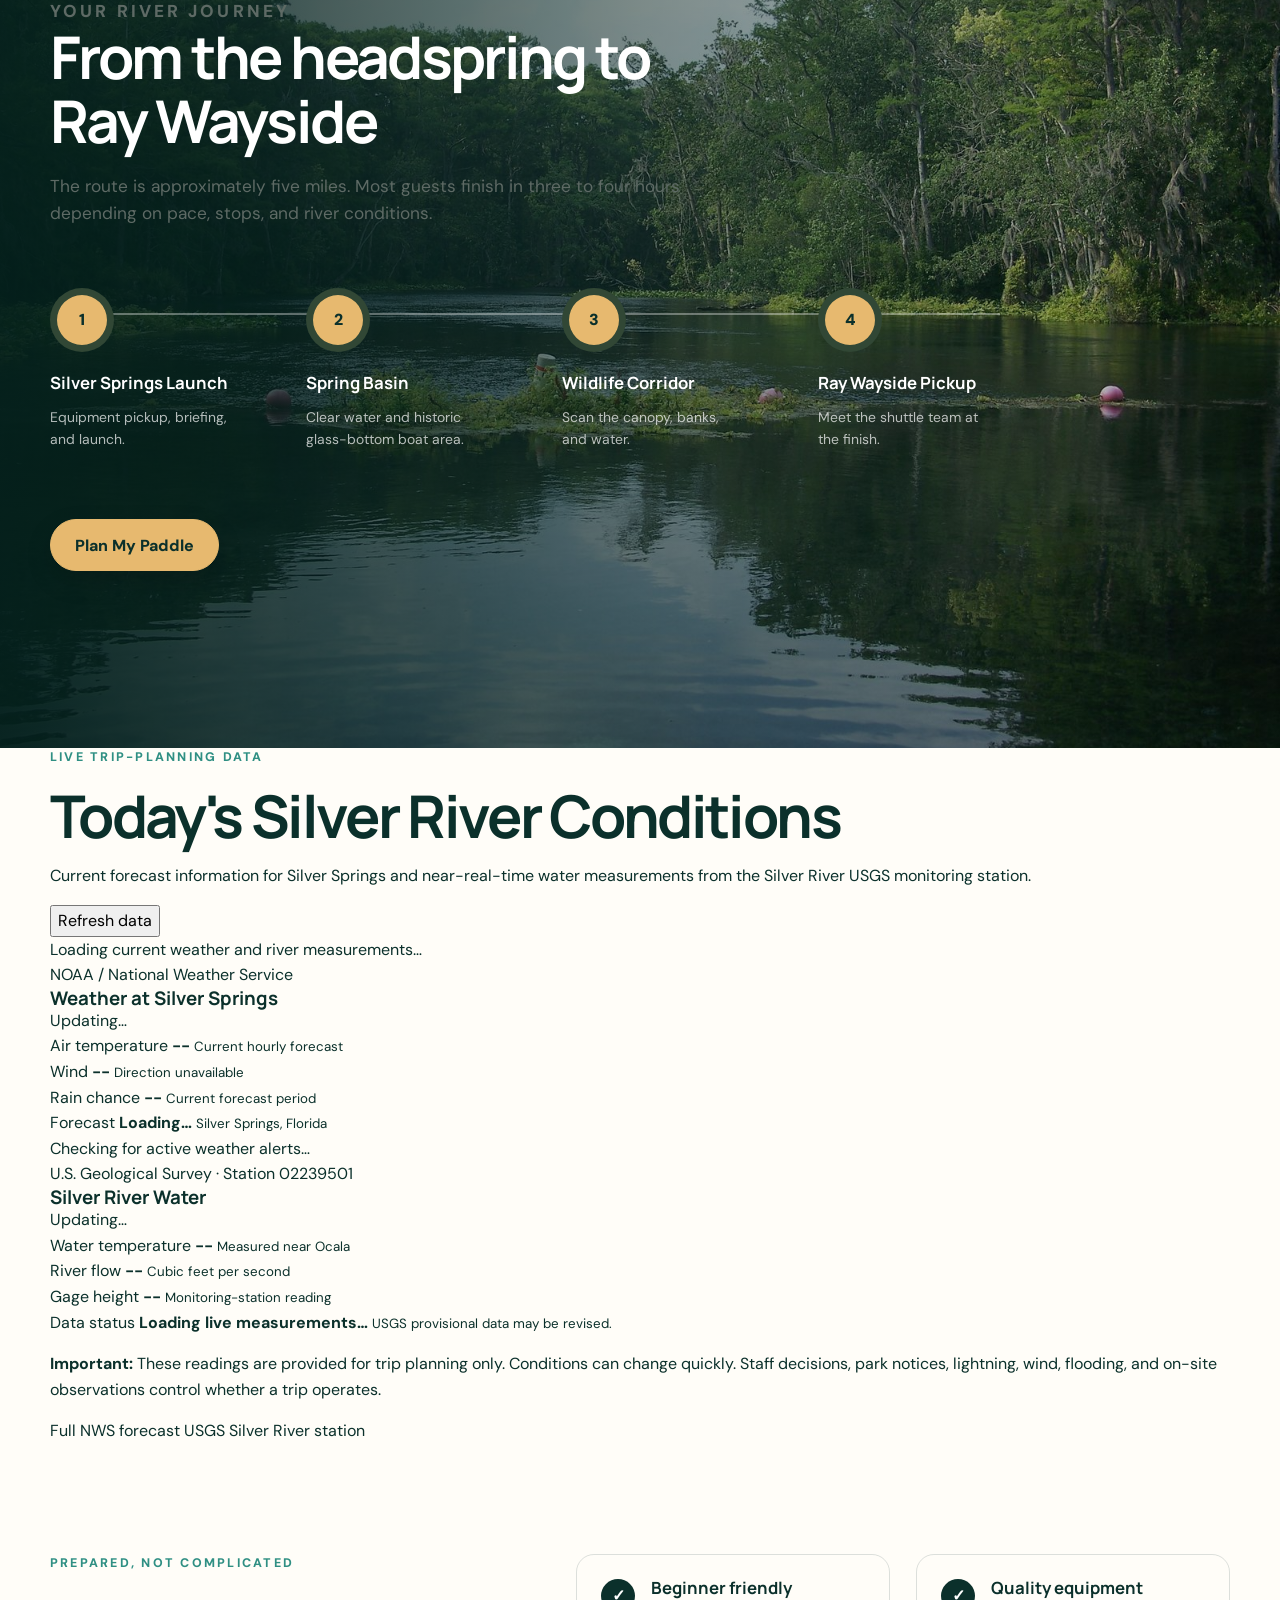
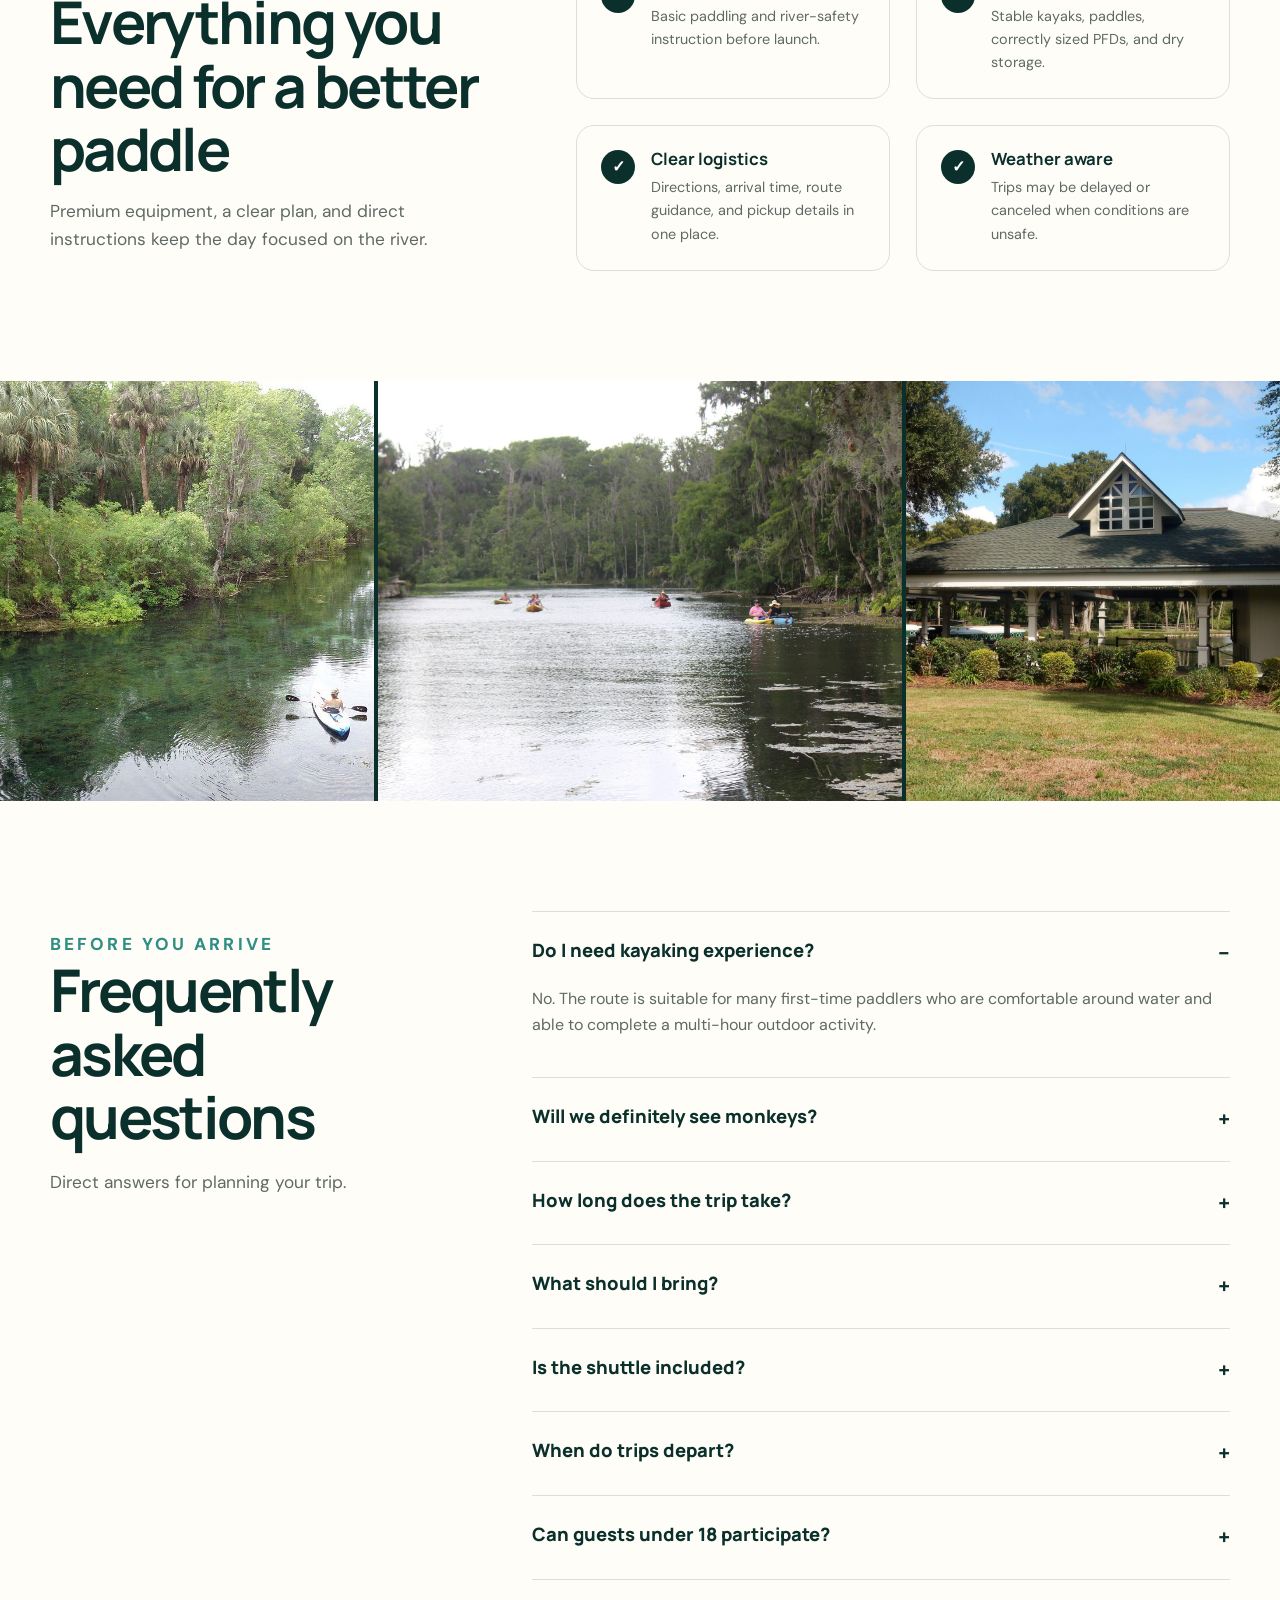
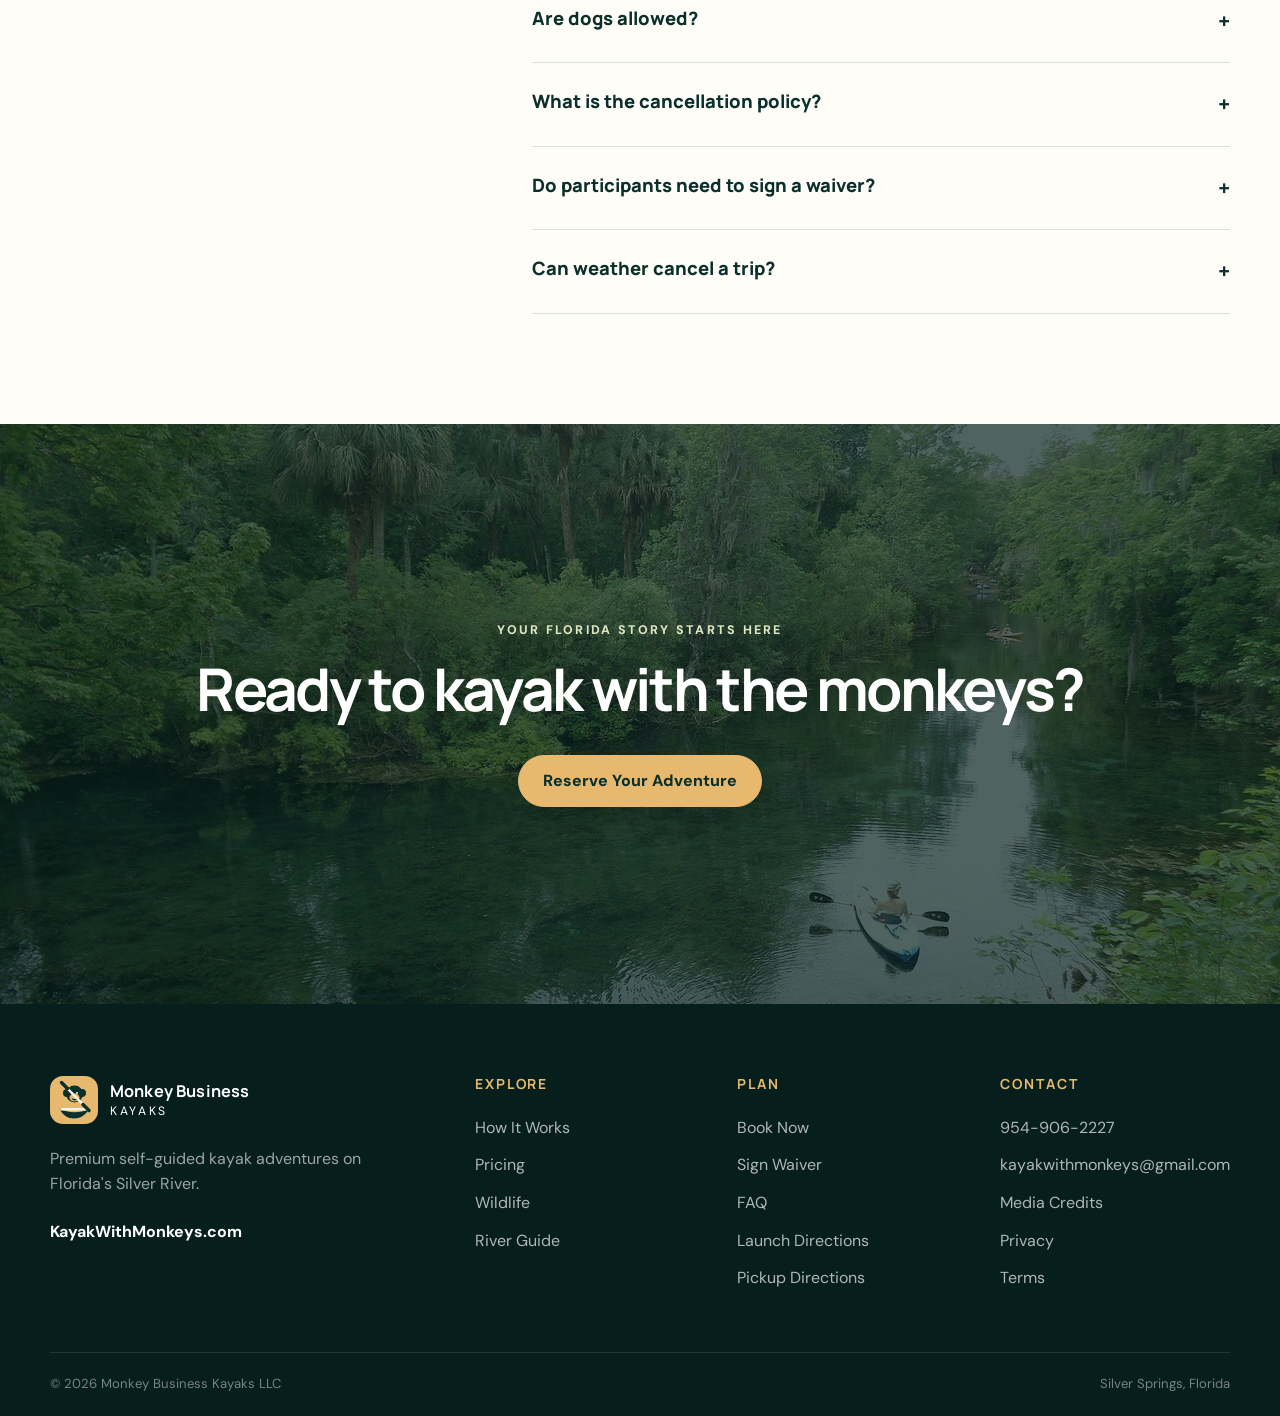
==== commit 5a06614e: "Add files via upload" ====
--- a/KayakwithMonkeys/index.html
+++ b/KayakwithMonkeys/index.html
@@ -12,7 +12,9 @@
   <link rel="canonical" href="https://kayakwithmonkeys.com/" />
   <link rel="icon" href="assets/logo-mark.svg" type="image/svg+xml" />
   <link rel="stylesheet" href="assets/styles.css" />
+  <link rel="stylesheet" href="assets/conditions.css" />
   <script defer src="assets/script.js"></script>
+  <script defer src="assets/conditions.js"></script>
   <script type="application/ld+json">
   {
     "@context": "https://schema.org",
@@ -44,6 +46,7 @@
         <a href="#pricing">Pricing</a>
         <a href="#wildlife">Wildlife</a>
         <a href="#river">River Guide</a>
+        <a href="#conditions">Conditions</a>
         <a href="#faq">FAQ</a>
         <a href="waiver.html">Waiver</a>
         <a class="button button-small" href="book.html">Book Now</a>
@@ -151,6 +154,99 @@
       </div>
     </section>
 
+
+    <section class="conditions-section" id="conditions" aria-labelledby="conditions-title">
+      <div class="container">
+        <div class="conditions-heading">
+          <div>
+            <p class="eyebrow dark">Live trip-planning data</p>
+            <h2 id="conditions-title">Today's Silver River Conditions</h2>
+            <p>Current forecast information for Silver Springs and near-real-time water measurements from the Silver River USGS monitoring station.</p>
+          </div>
+          <button class="conditions-refresh" id="conditions-refresh" type="button">Refresh data</button>
+        </div>
+
+        <div class="conditions-alert" id="conditions-alert" role="status" aria-live="polite">
+          Loading current weather and river measurements…
+        </div>
+
+        <div class="conditions-columns">
+          <section class="condition-panel" aria-labelledby="weather-panel-title">
+            <div class="condition-panel-header">
+              <div>
+                <span class="condition-source">NOAA / National Weather Service</span>
+                <h3 id="weather-panel-title">Weather at Silver Springs</h3>
+              </div>
+              <span class="condition-updated" id="weather-updated">Updating…</span>
+            </div>
+            <div class="condition-cards">
+              <article class="condition-card">
+                <span class="condition-label">Air temperature</span>
+                <strong id="air-temperature">--</strong>
+                <small id="air-temperature-detail">Current hourly forecast</small>
+              </article>
+              <article class="condition-card">
+                <span class="condition-label">Wind</span>
+                <strong id="wind-speed">--</strong>
+                <small id="wind-direction">Direction unavailable</small>
+              </article>
+              <article class="condition-card">
+                <span class="condition-label">Rain chance</span>
+                <strong id="rain-chance">--</strong>
+                <small>Current forecast period</small>
+              </article>
+              <article class="condition-card condition-card-wide">
+                <span class="condition-label">Forecast</span>
+                <strong id="weather-summary">Loading…</strong>
+                <small id="weather-period">Silver Springs, Florida</small>
+              </article>
+            </div>
+            <div class="active-alerts" id="active-alerts">Checking for active weather alerts…</div>
+          </section>
+
+          <section class="condition-panel" aria-labelledby="water-panel-title">
+            <div class="condition-panel-header">
+              <div>
+                <span class="condition-source">U.S. Geological Survey · Station 02239501</span>
+                <h3 id="water-panel-title">Silver River Water</h3>
+              </div>
+              <span class="condition-updated" id="water-updated">Updating…</span>
+            </div>
+            <div class="condition-cards">
+              <article class="condition-card">
+                <span class="condition-label">Water temperature</span>
+                <strong id="water-temperature">--</strong>
+                <small>Measured near Ocala</small>
+              </article>
+              <article class="condition-card">
+                <span class="condition-label">River flow</span>
+                <strong id="river-flow">--</strong>
+                <small>Cubic feet per second</small>
+              </article>
+              <article class="condition-card">
+                <span class="condition-label">Gage height</span>
+                <strong id="gage-height">--</strong>
+                <small>Monitoring-station reading</small>
+              </article>
+              <article class="condition-card condition-card-wide">
+                <span class="condition-label">Data status</span>
+                <strong id="water-status">Loading live measurements…</strong>
+                <small>USGS provisional data may be revised.</small>
+              </article>
+            </div>
+          </section>
+        </div>
+
+        <div class="conditions-footer">
+          <p><strong>Important:</strong> These readings are provided for trip planning only. Conditions can change quickly. Staff decisions, park notices, lightning, wind, flooding, and on-site observations control whether a trip operates.</p>
+          <div>
+            <a href="https://forecast.weather.gov/MapClick.php?lat=29.216389&lon=-82.057777" target="_blank" rel="noopener">Full NWS forecast</a>
+            <a href="https://waterdata.usgs.gov/monitoring-location/02239501/" target="_blank" rel="noopener">USGS Silver River station</a>
+          </div>
+        </div>
+      </div>
+    </section>
+
     <section class="section section-light safety-section">
       <div class="container safety-grid">
         <div><p class="eyebrow dark">Prepared, not complicated</p><h2>Everything you need for a better paddle</h2><p>Premium equipment, a clear plan, and direct instructions keep the day focused on the river.</p></div>
@@ -167,20 +263,6 @@
       <figure><img src="assets/images/kayak-river.jpg" alt="Kayak on the clear Silver River" loading="lazy" /></figure>
       <figure><img src="assets/images/hero-kayakers.jpg" alt="Group kayaking at Silver Springs" loading="lazy" /></figure>
       <figure><img src="assets/images/silver-springs.jpg" alt="Silver Springs park grounds" loading="lazy" /></figure>
-    </section>
-
-    <section class="section section-dark" id="waiver">
-      <div class="container">
-        <div class="section-heading narrow">
-          <p class="eyebrow">Required before launch</p>
-          <h2>Sign Your Kayak Waiver</h2>
-          <p>Every adult participant must complete the digital liability waiver before the trip. A parent or legal guardian must complete the minor section for each participant under 18.</p>
-          <div style="display:flex;justify-content:center;gap:1rem;flex-wrap:wrap;margin-top:1.5rem">
-            <a class="button" href="waiver.html">Open &amp; Sign Waiver</a>
-            <a class="button button-ghost" href="book.html">Book Your Adventure</a>
-          </div>
-        </div>
-      </div>
     </section>
 
     <section class="section section-light" id="faq">
--- a/KayakwithMonkeys/assets/styles.css
+++ b/KayakwithMonkeys/assets/styles.css
@@ -6,3 +6,42 @@
 .page-hero{padding:170px 0 80px;background:var(--ink);color:#fff}.page-hero h1{font-size:clamp(3rem,6vw,5.7rem);max-width:900px}.page-hero p{max-width:660px;color:rgba(255,255,255,.7);font-size:1.1rem}.booking-layout{display:grid;grid-template-columns:1fr .7fr;gap:55px}.booking-form{padding:34px;border:1px solid var(--line);border-radius:var(--radius);box-shadow:var(--shadow);background:#fff}.form-grid{display:grid;grid-template-columns:1fr 1fr;gap:18px}.field{display:flex;flex-direction:column;gap:7px}.field.full{grid-column:1/-1}.field label{font-weight:700;font-size:.9rem}.field input,.field select,.field textarea{width:100%;padding:14px;border:1px solid var(--line);border-radius:12px;background:#fff;font:inherit;color:var(--ink)}.field textarea{min-height:120px}.booking-note{background:var(--cream);padding:25px;border-radius:18px}.booking-note h3{font-size:1.2rem}.booking-note ul{padding-left:18px;color:var(--muted)}.booking-sidebar{display:flex;flex-direction:column;gap:20px}.mini-card{padding:26px;border-radius:18px;background:var(--ink);color:#fff}.mini-card p{color:rgba(255,255,255,.7)}.legal{max-width:850px}.legal h2{font-size:2rem;margin-top:50px}.legal p,.legal li{color:var(--muted)}.credits-table{width:100%;border-collapse:collapse}.credits-table th,.credits-table td{text-align:left;padding:16px;border-bottom:1px solid var(--line);vertical-align:top}.credits-table a{text-decoration:underline}
 @media(max-width:900px){.primary-nav{display:none;position:absolute;top:70px;left:20px;right:20px;background:rgba(6,31,28,.98);padding:24px;border-radius:18px;flex-direction:column;align-items:stretch}.primary-nav.open{display:flex}.menu-toggle{display:block}.hero-content{padding-top:150px}.hero-badges{gap:25px;flex-wrap:wrap}.steps{grid-template-columns:1fr 1fr}.step:nth-child(2){border-right:0}.split-feature{grid-template-columns:1fr}.split-image{min-height:520px}.heading-row,.safety-grid,.faq-layout,.booking-layout{grid-template-columns:1fr;gap:40px}.wildlife-grid{grid-template-columns:1fr 1fr;grid-template-rows:420px 280px 280px}.wild-card-large{grid-column:1/3;grid-row:auto}.wild-card-wide{grid-column:1/3}.route{grid-template-columns:1fr 1fr}.route-line{display:none}.gallery-strip{height:320px}.footer-grid{grid-template-columns:1fr 1fr}.sticky-heading{position:static}.form-grid{grid-template-columns:1fr}}
 @media(max-width:600px){:root{--container:min(100% - 28px,1180px)}.section{padding:78px 0}.hero-content{padding-bottom:45px}.hero-actions{flex-direction:column;align-items:stretch}.hero-badges{margin-top:40px;display:grid;grid-template-columns:repeat(3,1fr);gap:12px}.hero-badges strong{font-size:1rem}.hero-badges span{font-size:.72rem}.scroll-cue{display:none}.steps{grid-template-columns:1fr}.step{border-right:0;border-bottom:1px solid var(--line)}.step:last-child{border-bottom:0}.split-image{min-height:400px}.split-copy{padding:60px 24px}.pricing-grid{grid-template-columns:1fr}.price-card.featured{transform:none}.wildlife-grid{display:flex;flex-direction:column}.wild-card{height:340px}.route{grid-template-columns:1fr}.feature-list{grid-template-columns:1fr}.gallery-strip{grid-template-columns:1fr;height:auto}.gallery-strip figure{height:270px}.footer-grid{grid-template-columns:1fr}.footer-bottom{flex-direction:column;gap:6px}.credits-table,.credits-table tbody,.credits-table tr,.credits-table td{display:block}.credits-table thead{display:none}.credits-table tr{padding:18px 0;border-bottom:1px solid var(--line)}.credits-table td{border:0;padding:4px 0}}
+
+
+/* Homepage hero background video */
+.hero-video{background:#0b302b;object-fit:cover;object-position:center}
+.hero-video-toggle{
+  position:absolute;
+  z-index:4;
+  right:clamp(18px,3vw,42px);
+  bottom:28px;
+  display:inline-flex;
+  align-items:center;
+  gap:8px;
+  border:1px solid rgba(255,255,255,.45);
+  border-radius:999px;
+  padding:10px 14px;
+  background:rgba(4,31,27,.68);
+  color:#fff;
+  font:700 .78rem/1 Inter,system-ui,sans-serif;
+  cursor:pointer;
+  backdrop-filter:blur(10px);
+  -webkit-backdrop-filter:blur(10px);
+}
+.hero-video-toggle:hover{background:rgba(4,31,27,.88)}
+.hero-video-toggle .play-icon{display:none}
+.hero-video-toggle.is-paused .pause-icon{display:none}
+.hero-video-toggle.is-paused .play-icon{display:inline}
+@media(prefers-reduced-motion:reduce){
+  .hero-video{display:none}
+  .hero{
+    background:
+      linear-gradient(rgba(4,31,27,.52),rgba(4,31,27,.52)),
+      url("images/hero-kayakers.jpg") center/cover no-repeat;
+  }
+  .hero-video-toggle{display:none}
+}
+@media(max-width:600px){
+  .hero-video-toggle{right:14px;bottom:14px}
+  .video-toggle-text{position:absolute;width:1px;height:1px;padding:0;margin:-1px;overflow:hidden;clip:rect(0,0,0,0);white-space:nowrap;border:0}
+}
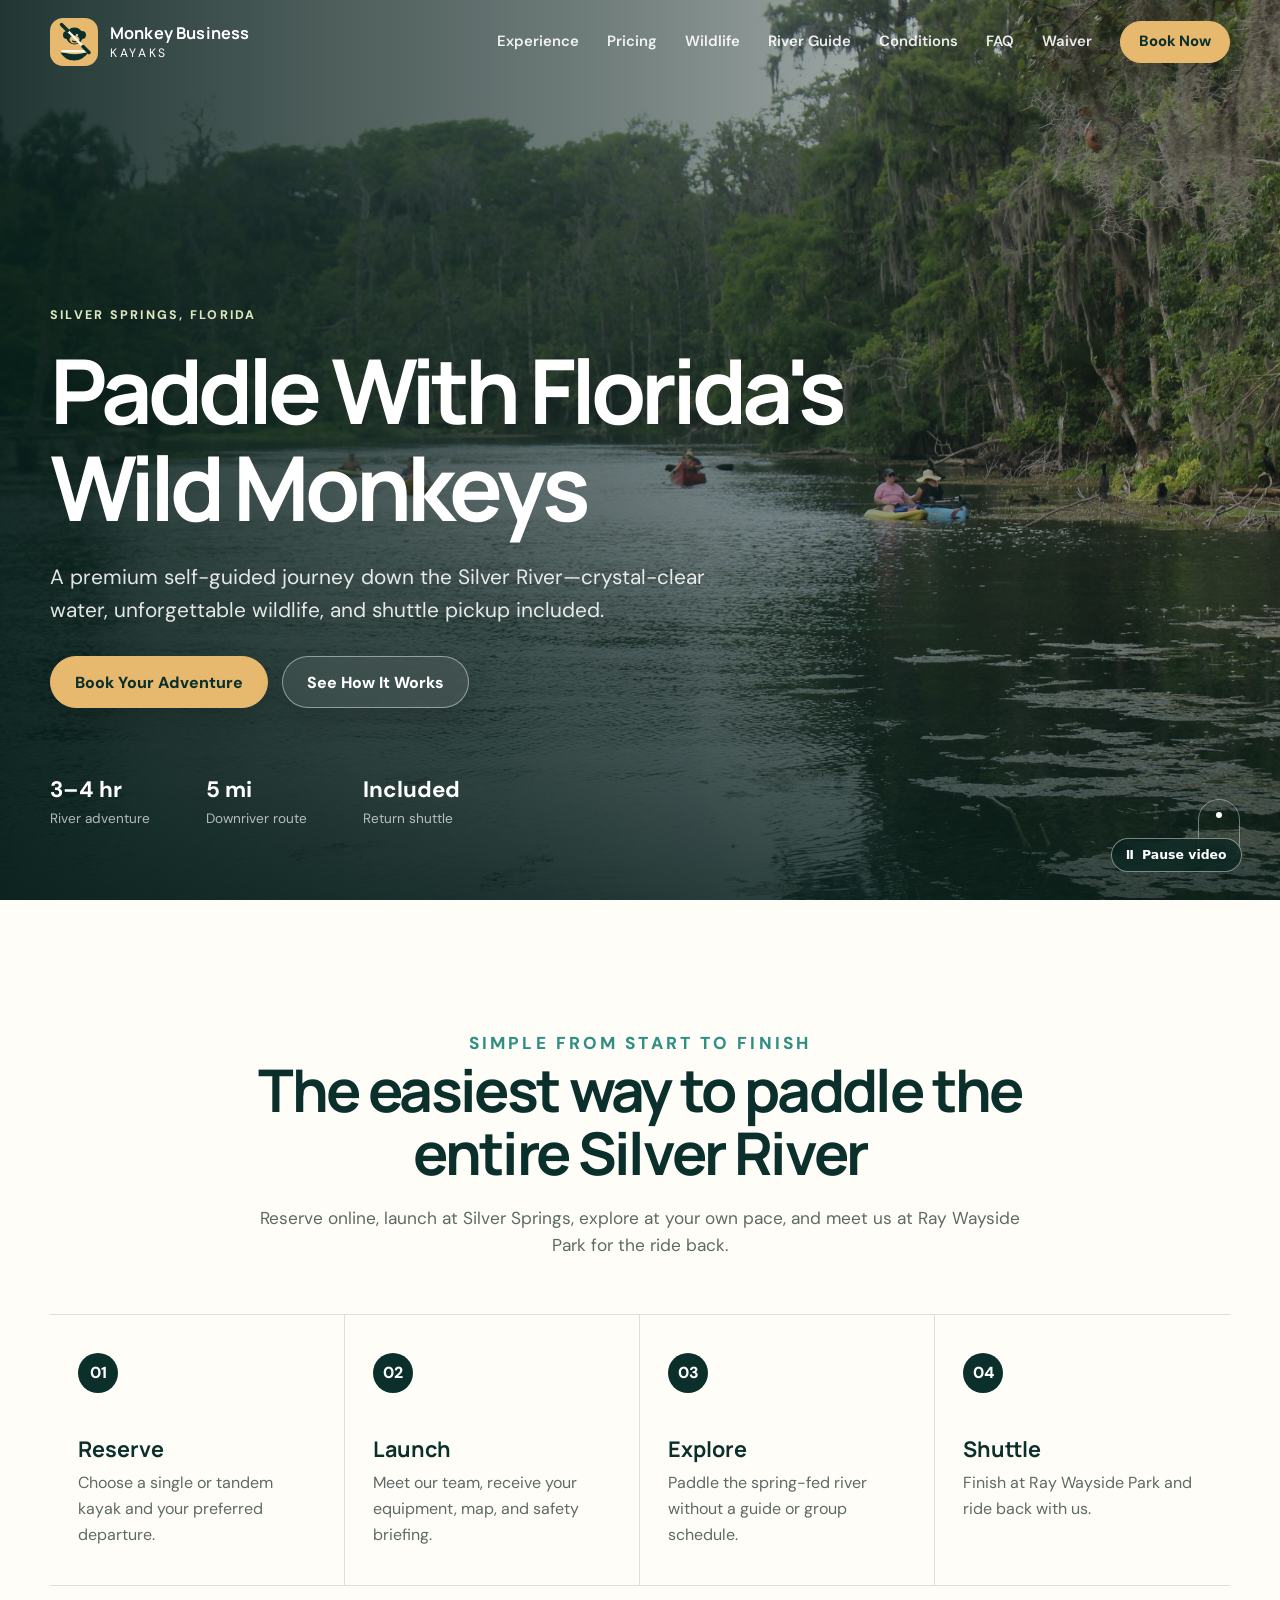
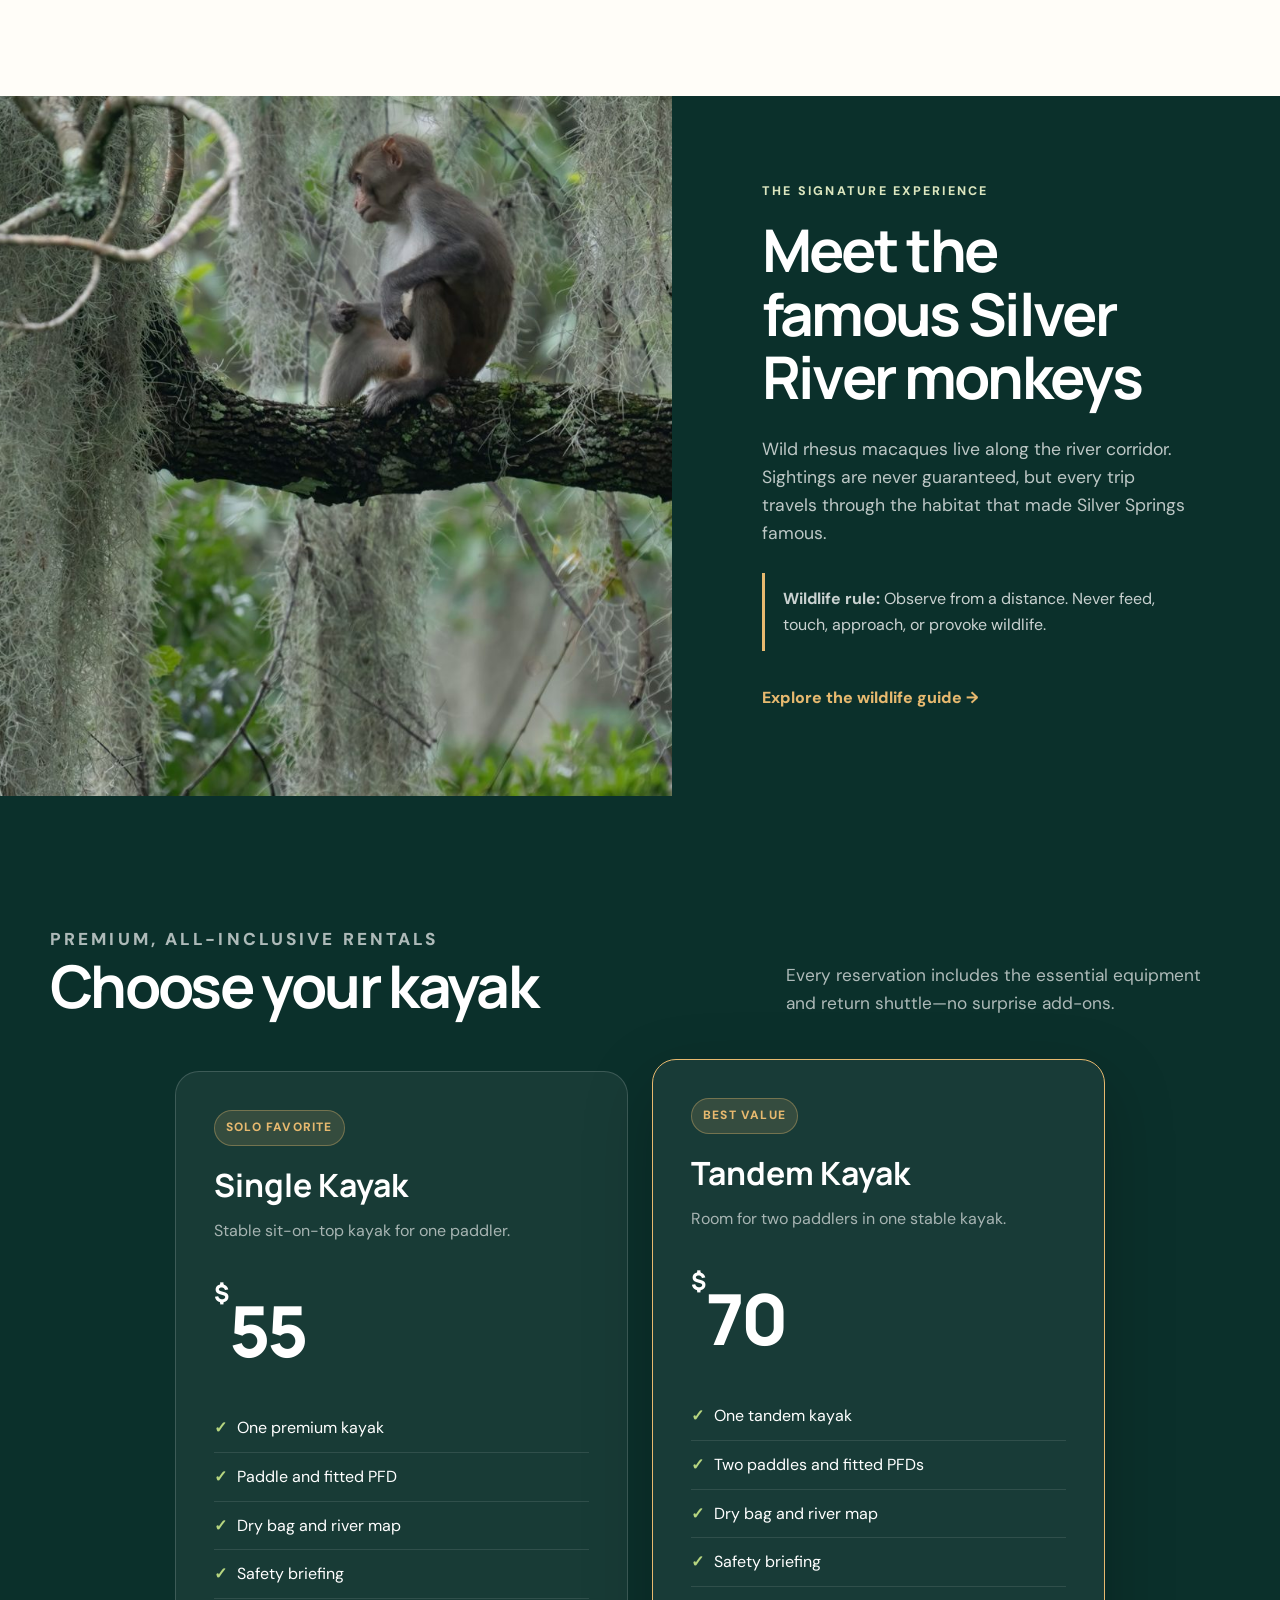
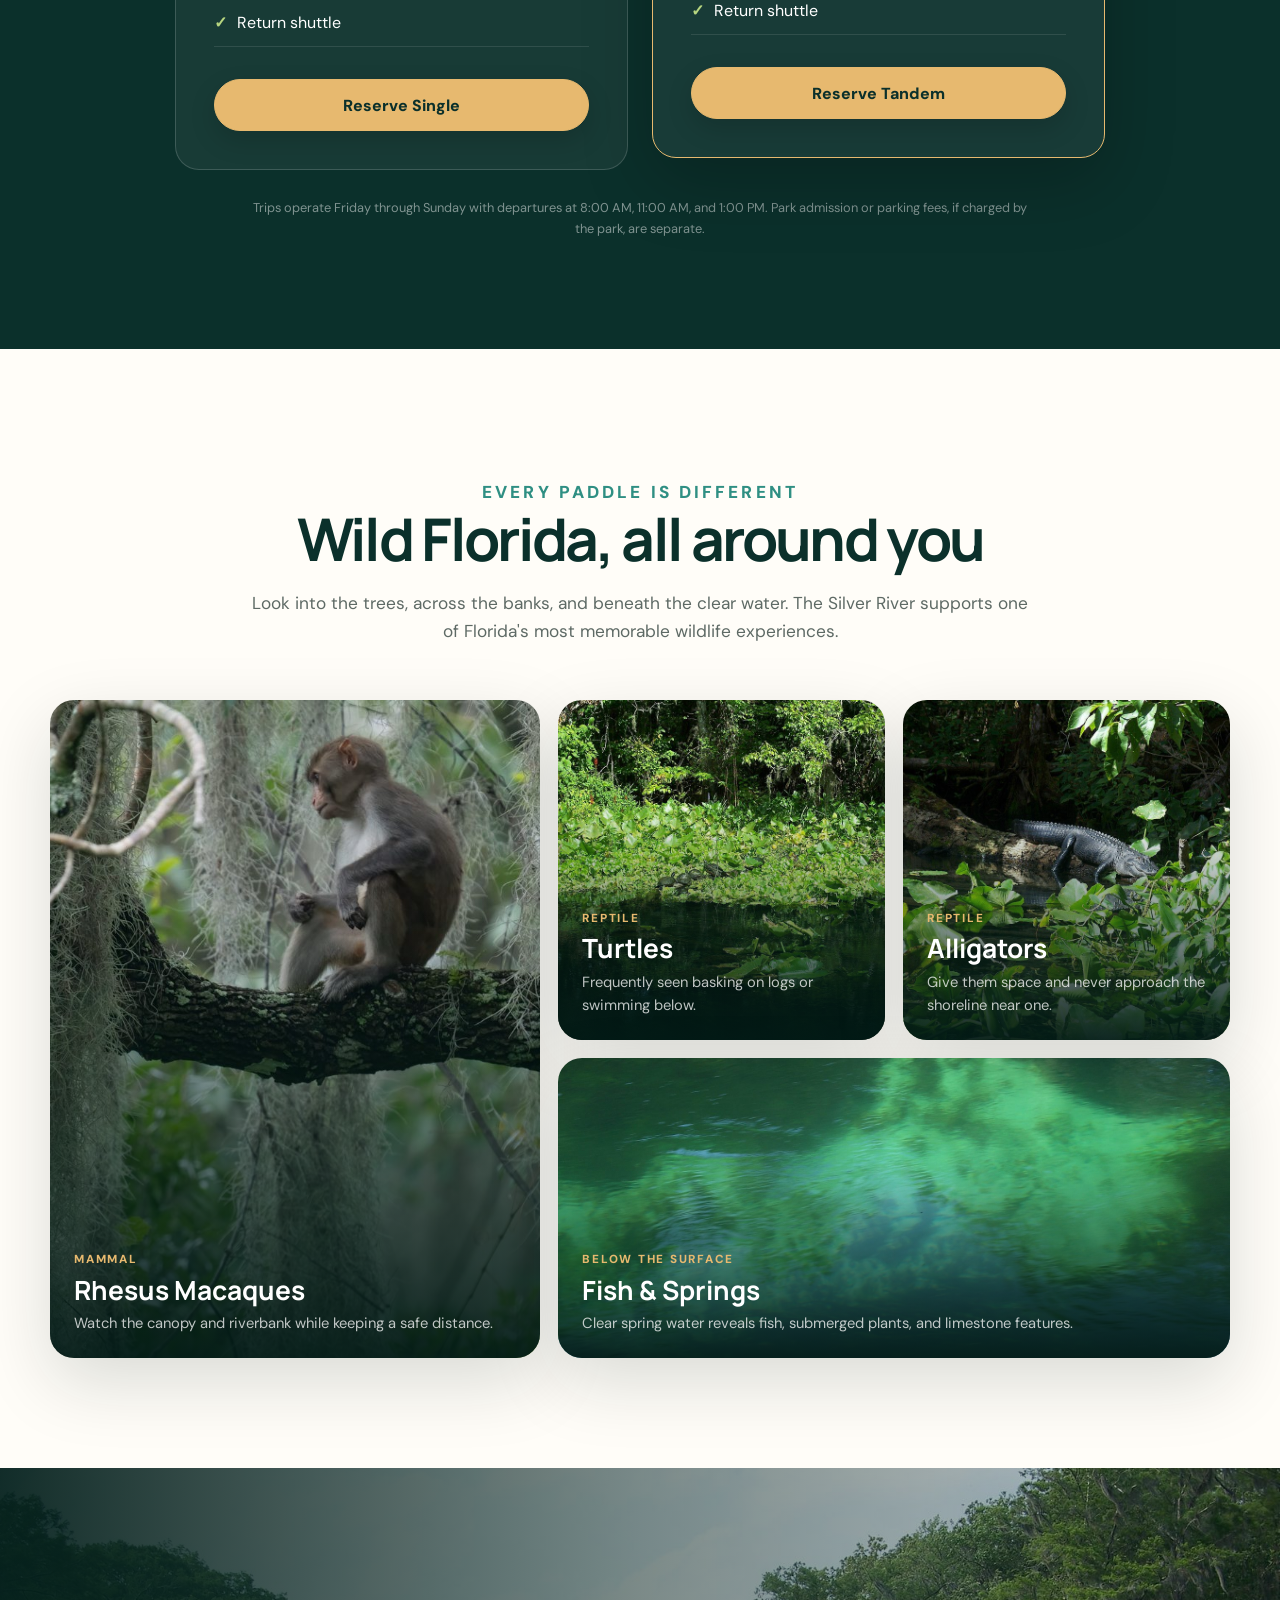
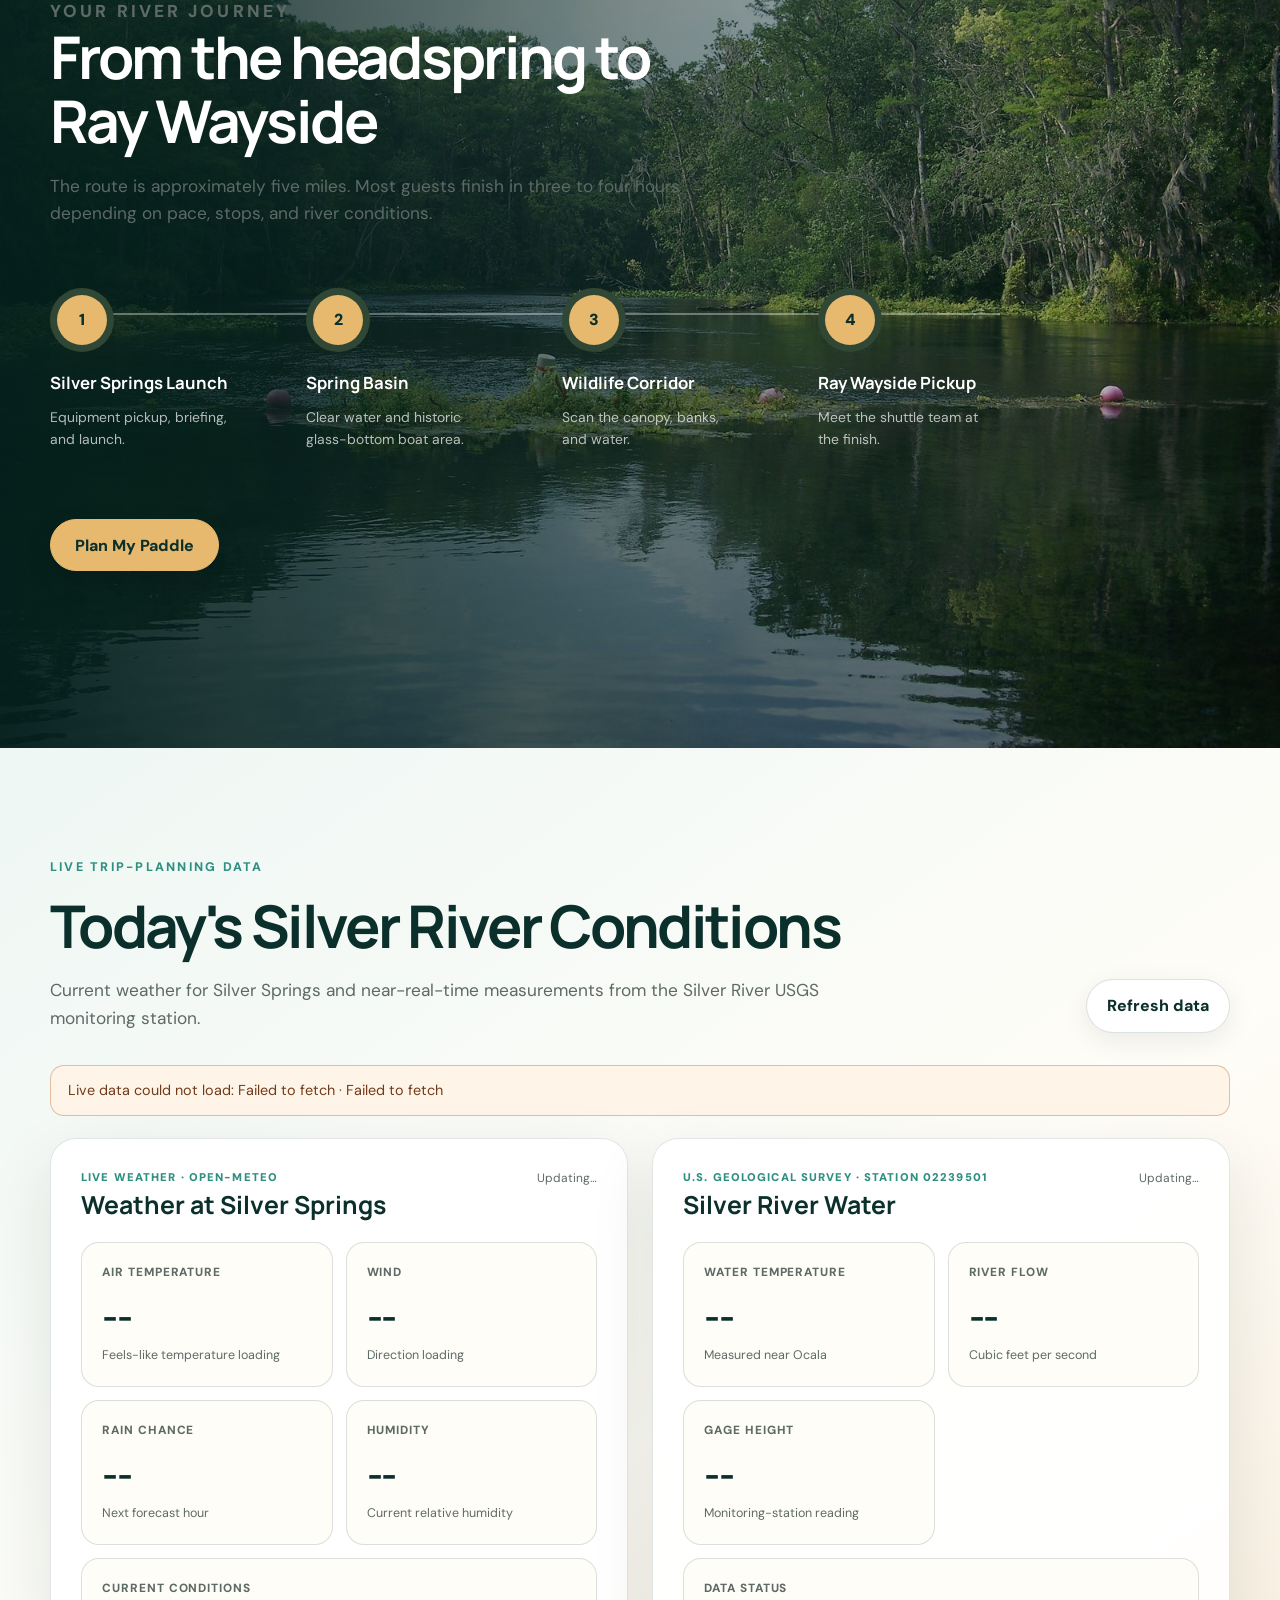
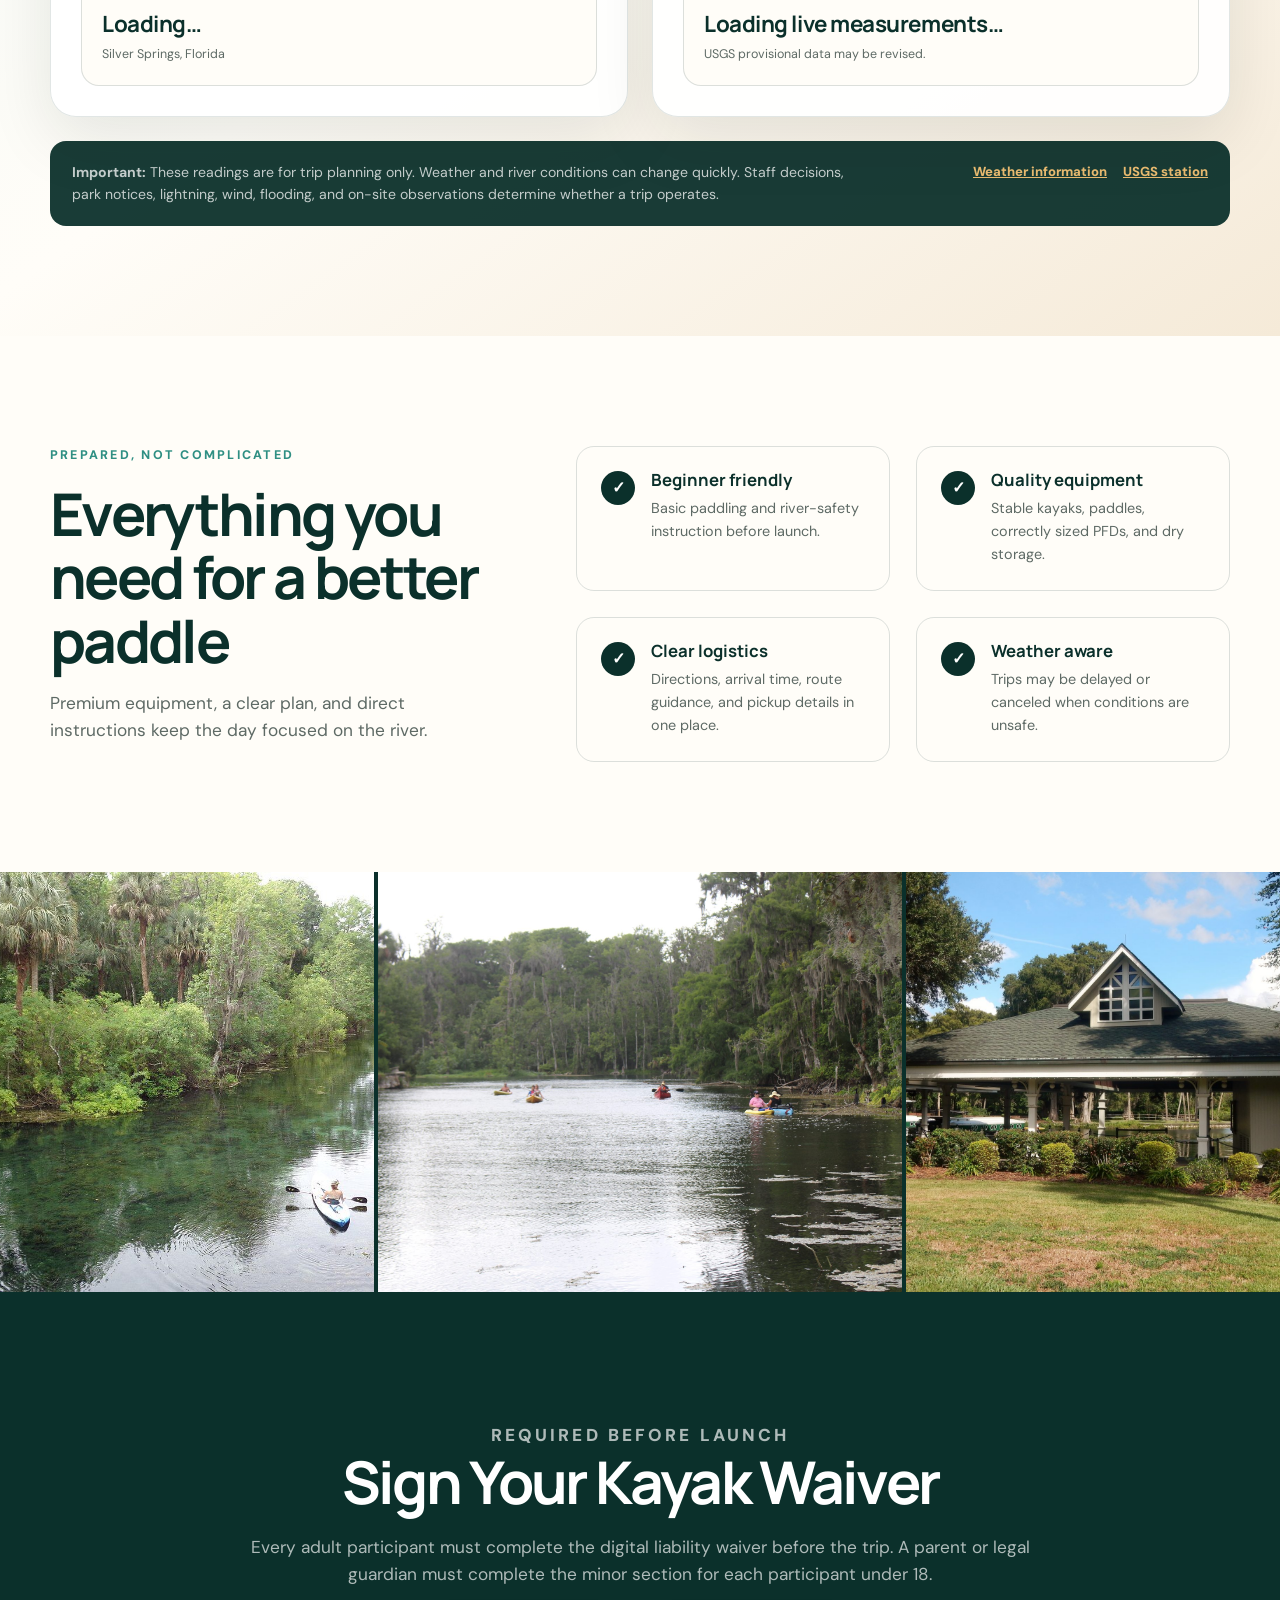
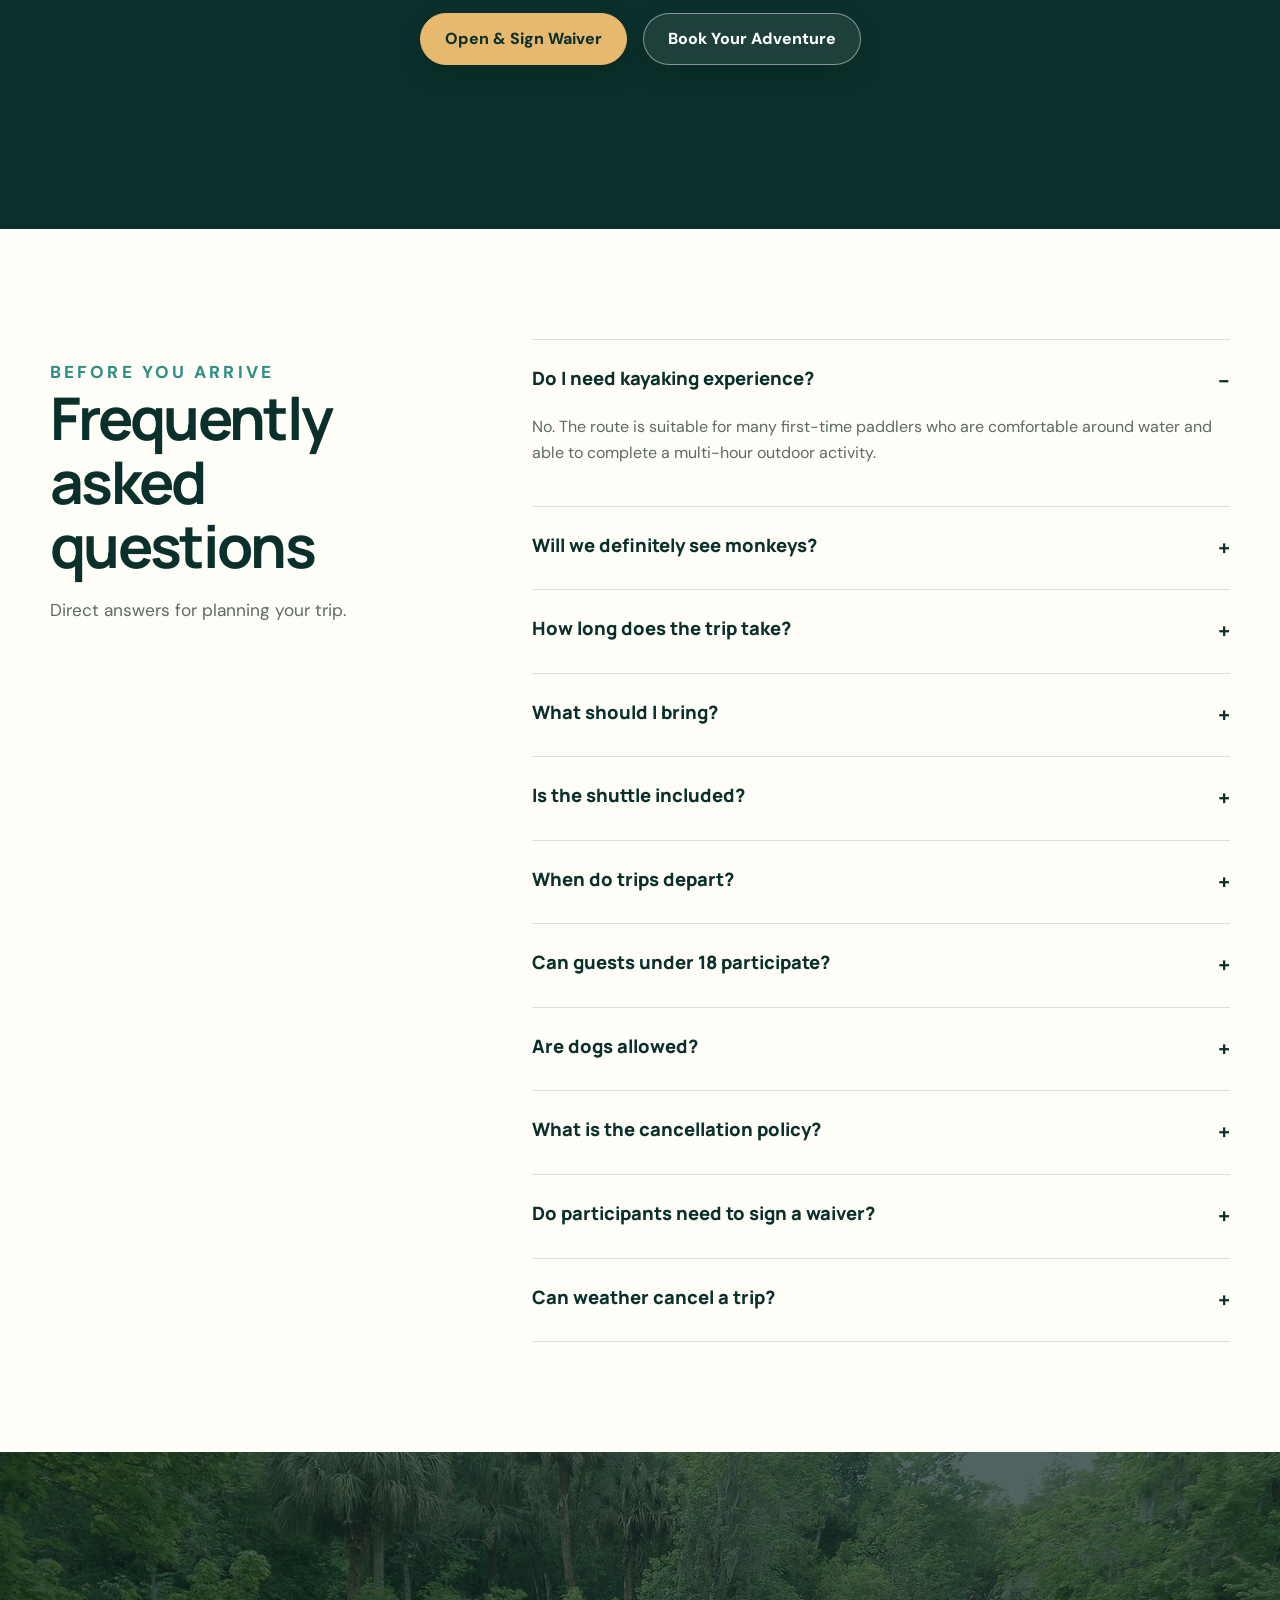
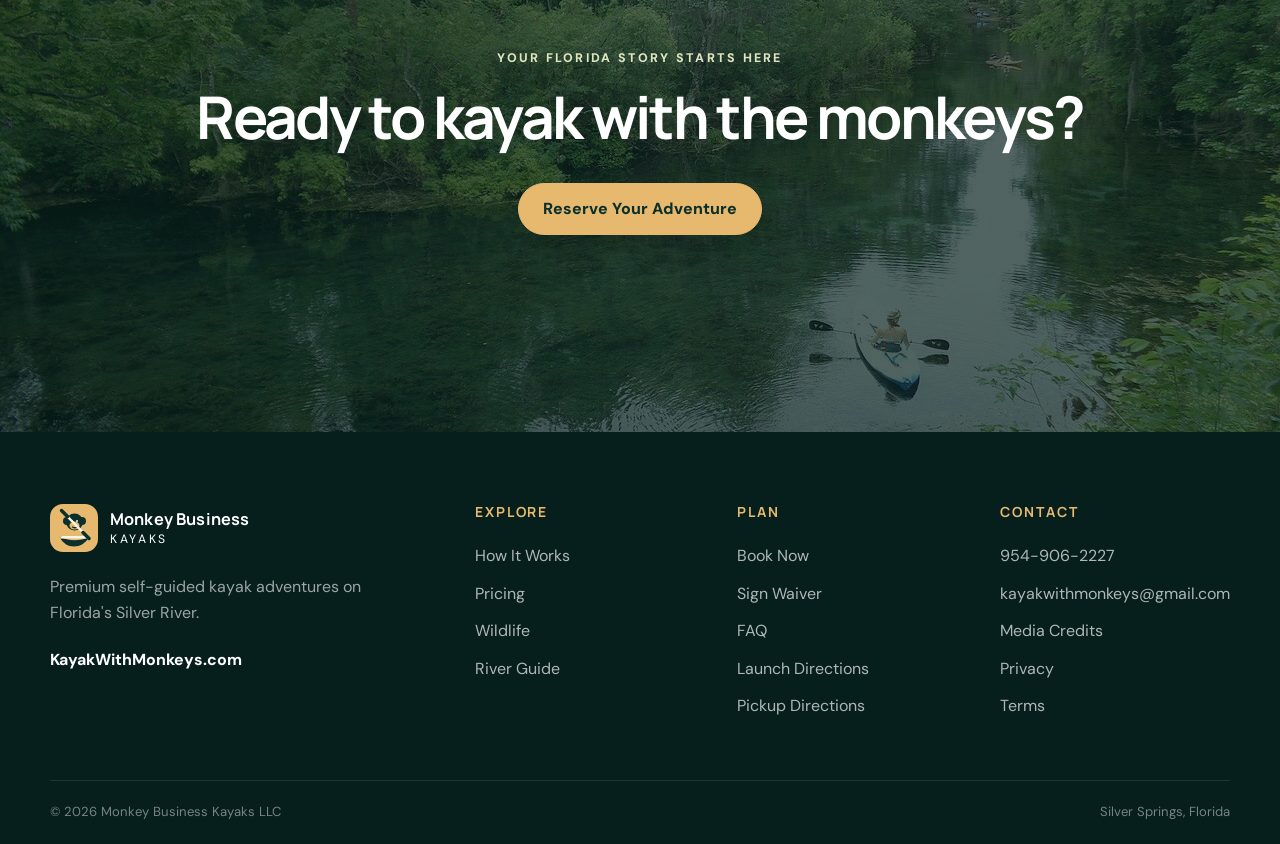
==== commit 109b7145: "Add files via upload" ====
--- a/KayakwithMonkeys/index.html
+++ b/KayakwithMonkeys/index.html
@@ -12,9 +12,7 @@
   <link rel="canonical" href="https://kayakwithmonkeys.com/" />
   <link rel="icon" href="assets/logo-mark.svg" type="image/svg+xml" />
   <link rel="stylesheet" href="assets/styles.css" />
-  <link rel="stylesheet" href="assets/conditions.css" />
   <script defer src="assets/script.js"></script>
-  <script defer src="assets/conditions.js"></script>
   <script type="application/ld+json">
   {
     "@context": "https://schema.org",
@@ -28,6 +26,34 @@
     "email": "kayakwithmonkeys@gmail.com"
   }
   </script>
+
+<style id="conditions-inline-styles">
+.conditions-section{padding:110px 0;background:linear-gradient(145deg,#eef7f4 0%,#fffdf8 55%,#f5ead8 100%);color:var(--ink)}
+.conditions-heading{display:grid;grid-template-columns:1fr auto;gap:36px;align-items:end;margin-bottom:32px}
+.conditions-heading>div{max-width:820px}.conditions-heading h2{max-width:820px}
+.conditions-heading p:not(.eyebrow){color:var(--muted);font-size:1.08rem;margin:20px 0 0}
+.conditions-refresh{border:1px solid var(--line);border-radius:999px;background:#fff;color:var(--ink);padding:13px 20px;font-weight:800;cursor:pointer;box-shadow:0 8px 28px rgba(4,28,24,.08)}
+.conditions-refresh:hover{transform:translateY(-1px)}.conditions-refresh:disabled{opacity:.6;cursor:wait}
+.conditions-alert{margin:0 0 22px;padding:13px 17px;border:1px solid rgba(47,143,131,.25);border-radius:14px;background:rgba(255,255,255,.72);color:var(--muted);font-size:.9rem}
+.conditions-alert.is-warning{border-color:rgba(176,87,30,.35);background:#fff4e8;color:#713a18}
+.conditions-alert.is-success{border-color:rgba(47,143,131,.3);background:#effaf6;color:#174e47}
+.conditions-columns{display:grid;grid-template-columns:1fr 1fr;gap:24px}
+.condition-panel{border:1px solid rgba(11,48,43,.12);border-radius:26px;padding:30px;background:rgba(255,255,255,.92);box-shadow:0 22px 65px rgba(4,28,24,.1)}
+.condition-panel-header{display:flex;align-items:flex-start;justify-content:space-between;gap:18px;margin-bottom:24px}
+.condition-panel-header h3{font-size:1.55rem;margin-top:5px}.condition-source{display:block;color:var(--spring);font-size:.7rem;font-weight:900;letter-spacing:.1em;text-transform:uppercase}
+.condition-updated{color:var(--muted);font-size:.75rem;white-space:nowrap}
+.condition-cards{display:grid;grid-template-columns:1fr 1fr;gap:13px}
+.condition-card{min-height:145px;padding:20px;border:1px solid var(--line);border-radius:18px;background:var(--paper);display:flex;flex-direction:column;justify-content:space-between}
+.condition-card-wide{grid-column:1/-1;min-height:125px}.condition-label{color:var(--muted);font-size:.74rem;font-weight:800;letter-spacing:.08em;text-transform:uppercase}
+.condition-card strong{display:block;font-family:Manrope,sans-serif;font-size:clamp(1.7rem,3vw,2.65rem);line-height:1.05;letter-spacing:-.035em;margin:14px 0 9px}
+.condition-card-wide strong{font-size:1.4rem;letter-spacing:-.02em}.condition-card small{color:var(--muted);font-size:.78rem}
+.conditions-footer{display:flex;justify-content:space-between;gap:30px;align-items:flex-start;margin-top:24px;padding:20px 22px;border-radius:16px;background:rgba(11,48,43,.94);color:#fff}
+.conditions-footer p{margin:0;max-width:800px;color:rgba(255,255,255,.74);font-size:.88rem}.conditions-footer div{display:flex;gap:16px;flex-wrap:wrap;justify-content:flex-end}
+.conditions-footer a{color:var(--sand);font-weight:800;font-size:.82rem;text-decoration:underline}
+@media(max-width:900px){.conditions-heading{grid-template-columns:1fr;align-items:start}.conditions-refresh{justify-self:start}.conditions-columns{grid-template-columns:1fr}.conditions-footer{flex-direction:column}.conditions-footer div{justify-content:flex-start}}
+@media(max-width:600px){.conditions-section{padding:78px 0}.condition-panel{padding:20px}.condition-panel-header{flex-direction:column}.condition-cards{grid-template-columns:1fr}.condition-card-wide{grid-column:auto}.condition-updated{white-space:normal}}
+</style>
+
 </head>
 <body>
   <a class="skip-link" href="#main">Skip to content</a>
@@ -56,8 +82,25 @@
 
   <main id="main">
     <section class="hero" id="top" aria-labelledby="hero-title">
-      <img class="hero-media" src="assets/images/hero-kayakers.jpg" alt="Kayakers paddling through Silver Springs State Park" />
+      <video
+        class="hero-media hero-video"
+        id="hero-video"
+        autoplay
+        muted
+        loop
+        playsinline
+        preload="metadata"
+        poster="assets/images/hero-kayakers.jpg"
+        aria-hidden="true"
+      >
+        <source src="https://upload.wikimedia.org/wikipedia/commons/e/ec/Kayak_Hokkaido_-_river_near_Lake_Shikotsu_-_2016_08_15_.webm" type="video/webm" />
+      </video>
       <div class="hero-overlay"></div>
+      <button class="hero-video-toggle" id="hero-video-toggle" type="button" aria-label="Pause background video" aria-pressed="false">
+        <span class="pause-icon" aria-hidden="true">Ⅱ</span>
+        <span class="play-icon" aria-hidden="true">▶</span>
+        <span class="video-toggle-text">Pause video</span>
+      </button>
       <div class="container hero-content">
         <p class="eyebrow">Silver Springs, Florida</p>
         <h1 id="hero-title">Paddle With Florida's Wild Monkeys</h1>
@@ -161,7 +204,7 @@
           <div>
             <p class="eyebrow dark">Live trip-planning data</p>
             <h2 id="conditions-title">Today's Silver River Conditions</h2>
-            <p>Current forecast information for Silver Springs and near-real-time water measurements from the Silver River USGS monitoring station.</p>
+            <p>Current weather for Silver Springs and near-real-time measurements from the Silver River USGS monitoring station.</p>
           </div>
           <button class="conditions-refresh" id="conditions-refresh" type="button">Refresh data</button>
         </div>
@@ -174,7 +217,7 @@
           <section class="condition-panel" aria-labelledby="weather-panel-title">
             <div class="condition-panel-header">
               <div>
-                <span class="condition-source">NOAA / National Weather Service</span>
+                <span class="condition-source">Live weather · Open-Meteo</span>
                 <h3 id="weather-panel-title">Weather at Silver Springs</h3>
               </div>
               <span class="condition-updated" id="weather-updated">Updating…</span>
@@ -183,25 +226,29 @@
               <article class="condition-card">
                 <span class="condition-label">Air temperature</span>
                 <strong id="air-temperature">--</strong>
-                <small id="air-temperature-detail">Current hourly forecast</small>
+                <small id="feels-like">Feels-like temperature loading</small>
               </article>
               <article class="condition-card">
                 <span class="condition-label">Wind</span>
                 <strong id="wind-speed">--</strong>
-                <small id="wind-direction">Direction unavailable</small>
+                <small id="wind-direction">Direction loading</small>
               </article>
               <article class="condition-card">
                 <span class="condition-label">Rain chance</span>
                 <strong id="rain-chance">--</strong>
-                <small>Current forecast period</small>
+                <small>Next forecast hour</small>
+              </article>
+              <article class="condition-card">
+                <span class="condition-label">Humidity</span>
+                <strong id="humidity">--</strong>
+                <small>Current relative humidity</small>
               </article>
               <article class="condition-card condition-card-wide">
-                <span class="condition-label">Forecast</span>
+                <span class="condition-label">Current conditions</span>
                 <strong id="weather-summary">Loading…</strong>
-                <small id="weather-period">Silver Springs, Florida</small>
+                <small>Silver Springs, Florida</small>
               </article>
             </div>
-            <div class="active-alerts" id="active-alerts">Checking for active weather alerts…</div>
           </section>
 
           <section class="condition-panel" aria-labelledby="water-panel-title">
@@ -238,10 +285,10 @@
         </div>
 
         <div class="conditions-footer">
-          <p><strong>Important:</strong> These readings are provided for trip planning only. Conditions can change quickly. Staff decisions, park notices, lightning, wind, flooding, and on-site observations control whether a trip operates.</p>
+          <p><strong>Important:</strong> These readings are for trip planning only. Weather and river conditions can change quickly. Staff decisions, park notices, lightning, wind, flooding, and on-site observations determine whether a trip operates.</p>
           <div>
-            <a href="https://forecast.weather.gov/MapClick.php?lat=29.216389&lon=-82.057777" target="_blank" rel="noopener">Full NWS forecast</a>
-            <a href="https://waterdata.usgs.gov/monitoring-location/02239501/" target="_blank" rel="noopener">USGS Silver River station</a>
+            <a href="https://www.weather.gov/" target="_blank" rel="noopener">Weather information</a>
+            <a href="https://waterdata.usgs.gov/monitoring-location/02239501/" target="_blank" rel="noopener">USGS station</a>
           </div>
         </div>
       </div>
@@ -263,6 +310,20 @@
       <figure><img src="assets/images/kayak-river.jpg" alt="Kayak on the clear Silver River" loading="lazy" /></figure>
       <figure><img src="assets/images/hero-kayakers.jpg" alt="Group kayaking at Silver Springs" loading="lazy" /></figure>
       <figure><img src="assets/images/silver-springs.jpg" alt="Silver Springs park grounds" loading="lazy" /></figure>
+    </section>
+
+    <section class="section section-dark" id="waiver">
+      <div class="container">
+        <div class="section-heading narrow">
+          <p class="eyebrow">Required before launch</p>
+          <h2>Sign Your Kayak Waiver</h2>
+          <p>Every adult participant must complete the digital liability waiver before the trip. A parent or legal guardian must complete the minor section for each participant under 18.</p>
+          <div style="display:flex;justify-content:center;gap:1rem;flex-wrap:wrap;margin-top:1.5rem">
+            <a class="button" href="waiver.html">Open &amp; Sign Waiver</a>
+            <a class="button button-ghost" href="book.html">Book Your Adventure</a>
+          </div>
+        </div>
+      </div>
     </section>
 
     <section class="section section-light" id="faq">
@@ -300,5 +361,120 @@
     </div>
     <div class="container footer-bottom"><span>© <span id="year"></span> Monkey Business Kayaks LLC</span><span>Silver Springs, Florida</span></div>
   </footer>
+
+<script id="conditions-inline-script">
+(() => {
+  const WEATHER_URL = 'https://api.open-meteo.com/v1/forecast?latitude=29.2164&longitude=-82.0578&current=temperature_2m,apparent_temperature,relative_humidity_2m,weather_code,wind_speed_10m,wind_direction_10m&hourly=precipitation_probability&temperature_unit=fahrenheit&wind_speed_unit=mph&timezone=America%2FNew_York&forecast_days=1';
+  const USGS_URL = 'https://waterservices.usgs.gov/nwis/iv/?format=json&sites=02239501&parameterCd=00010,00060,00065&siteStatus=all&period=PT2H';
+
+  const $ = id => document.getElementById(id);
+  const set = (id, value) => { const el=$(id); if(el) el.textContent=value; };
+  const updateTime = value => {
+    if(!value) return 'Update time unavailable';
+    const d=new Date(value);
+    if(Number.isNaN(d.getTime())) return 'Update time unavailable';
+    return 'Updated '+new Intl.DateTimeFormat('en-US',{month:'short',day:'numeric',hour:'numeric',minute:'2-digit',timeZone:'America/New_York'}).format(d)+' ET';
+  };
+  const direction = deg => {
+    const names=['N','NE','E','SE','S','SW','W','NW'];
+    return names[Math.round((Number(deg)||0)/45)%8];
+  };
+  const weatherText = code => ({
+    0:'Clear sky',1:'Mainly clear',2:'Partly cloudy',3:'Overcast',
+    45:'Fog',48:'Freezing fog',51:'Light drizzle',53:'Drizzle',55:'Heavy drizzle',
+    61:'Light rain',63:'Rain',65:'Heavy rain',71:'Light snow',73:'Snow',75:'Heavy snow',
+    80:'Rain showers',81:'Rain showers',82:'Heavy rain showers',
+    95:'Thunderstorms',96:'Thunderstorms with hail',99:'Severe thunderstorms with hail'
+  }[code] || 'Current conditions available');
+
+  async function getJSON(url){
+    const response=await fetch(url,{cache:'no-store'});
+    if(!response.ok) throw new Error('HTTP '+response.status);
+    return response.json();
+  }
+
+  async function loadWeather(){
+    const data=await getJSON(WEATHER_URL);
+    const c=data.current;
+    if(!c) throw new Error('Weather response contained no current data');
+    set('air-temperature',Math.round(c.temperature_2m)+'°F');
+    set('feels-like','Feels like '+Math.round(c.apparent_temperature)+'°F');
+    set('wind-speed',Math.round(c.wind_speed_10m)+' mph');
+    set('wind-direction','From '+direction(c.wind_direction_10m));
+    set('humidity',Math.round(c.relative_humidity_2m)+'%');
+    set('weather-summary',weatherText(c.weather_code));
+    set('weather-updated',updateTime(c.time));
+
+    let chance='Not listed';
+    const times=data.hourly?.time || [];
+    const values=data.hourly?.precipitation_probability || [];
+    if(times.length && values.length){
+      const now=new Date(c.time).getTime();
+      let best=0, diff=Infinity;
+      times.forEach((time,i)=>{
+        const d=Math.abs(new Date(time).getTime()-now);
+        if(d<diff){diff=d;best=i;}
+      });
+      if(values[best]!==null && values[best]!==undefined) chance=Math.round(values[best])+'%';
+    }
+    set('rain-chance',chance);
+  }
+
+  async function loadWater(){
+    const data=await getJSON(USGS_URL);
+    const series=data?.value?.timeSeries;
+    if(!Array.isArray(series)||!series.length) throw new Error('USGS returned no current measurements');
+    const readings={};
+    series.forEach(item=>{
+      const code=item?.variable?.variableCode?.[0]?.value;
+      const values=item?.values?.[0]?.value || [];
+      const reading=values[values.length-1];
+      if(code && reading) readings[code]=reading;
+    });
+    const tempC=parseFloat(readings['00010']?.value);
+    const flow=parseFloat(readings['00060']?.value);
+    const gage=parseFloat(readings['00065']?.value);
+    set('water-temperature',Number.isFinite(tempC)?((tempC*9/5)+32).toFixed(1)+'°F':'Not reported');
+    set('river-flow',Number.isFinite(flow)?Math.round(flow).toLocaleString('en-US')+' cfs':'Not reported');
+    set('gage-height',Number.isFinite(gage)?gage.toFixed(2)+' ft':'Not reported');
+
+    const times=Object.values(readings).map(r=>r.dateTime).filter(Boolean).sort();
+    const latest=times[times.length-1];
+    set('water-updated',updateTime(latest));
+    set('water-status',latest?'Live USGS readings received':'USGS readings received');
+  }
+
+  async function loadAll(){
+    const button=$('conditions-refresh');
+    const alert=$('conditions-alert');
+    if(button) button.disabled=true;
+    if(alert){alert.className='conditions-alert';alert.textContent='Loading current weather and river measurements…';}
+
+    const results=await Promise.allSettled([loadWeather(),loadWater()]);
+    const failed=results.filter(r=>r.status==='rejected');
+    if(alert){
+      if(!failed.length){
+        alert.className='conditions-alert is-success';
+        alert.textContent='Live weather and Silver River measurements loaded successfully.';
+      }else{
+        alert.className='conditions-alert is-warning';
+        const details=failed.map(r=>r.reason?.message || 'unknown error').join(' · ');
+        alert.textContent=(failed.length===2?'Live data could not load: ':'One source could not load: ')+details;
+      }
+    }
+    if(button) button.disabled=false;
+  }
+
+  function start(){
+    if(!$('conditions')) return;
+    $('conditions-refresh')?.addEventListener('click',loadAll);
+    loadAll();
+    setInterval(loadAll,30*60*1000);
+  }
+  if(document.readyState==='loading') document.addEventListener('DOMContentLoaded',start);
+  else start();
+})();
+</script>
+
 </body>
 </html>
